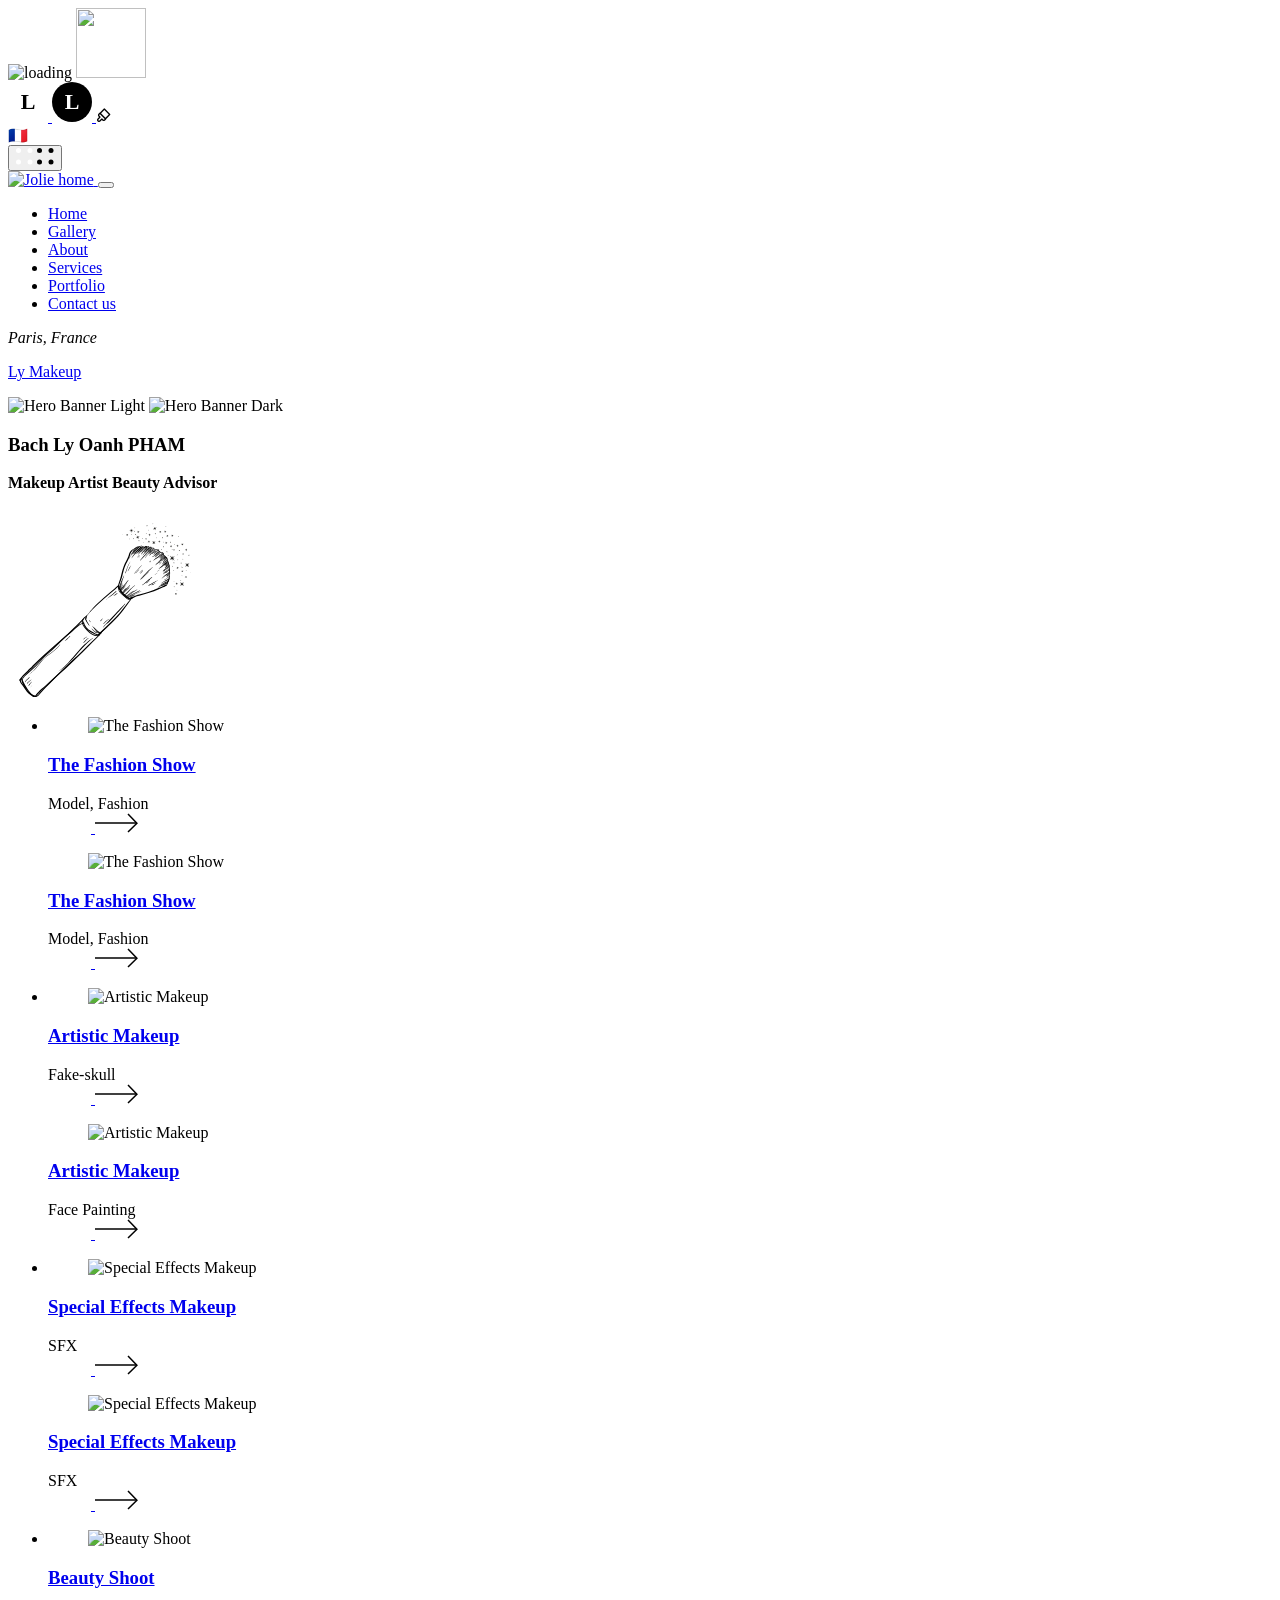
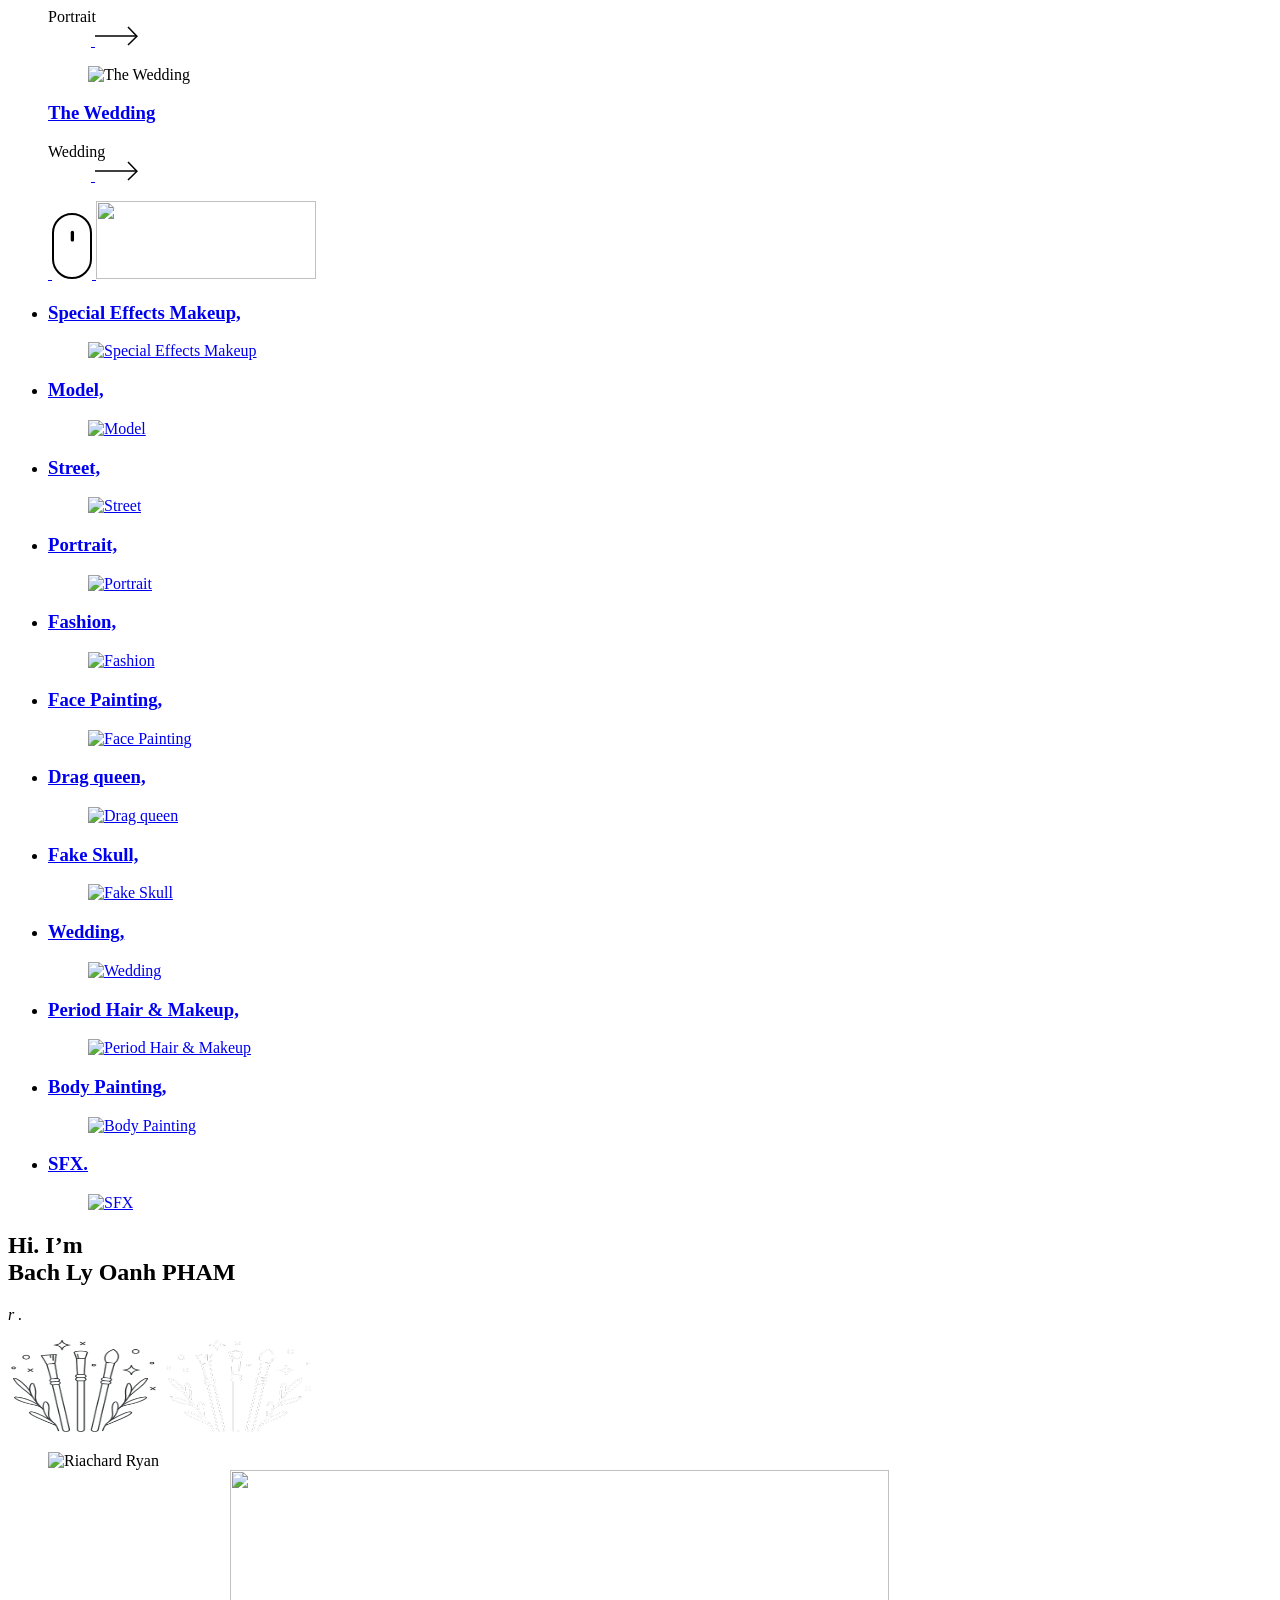
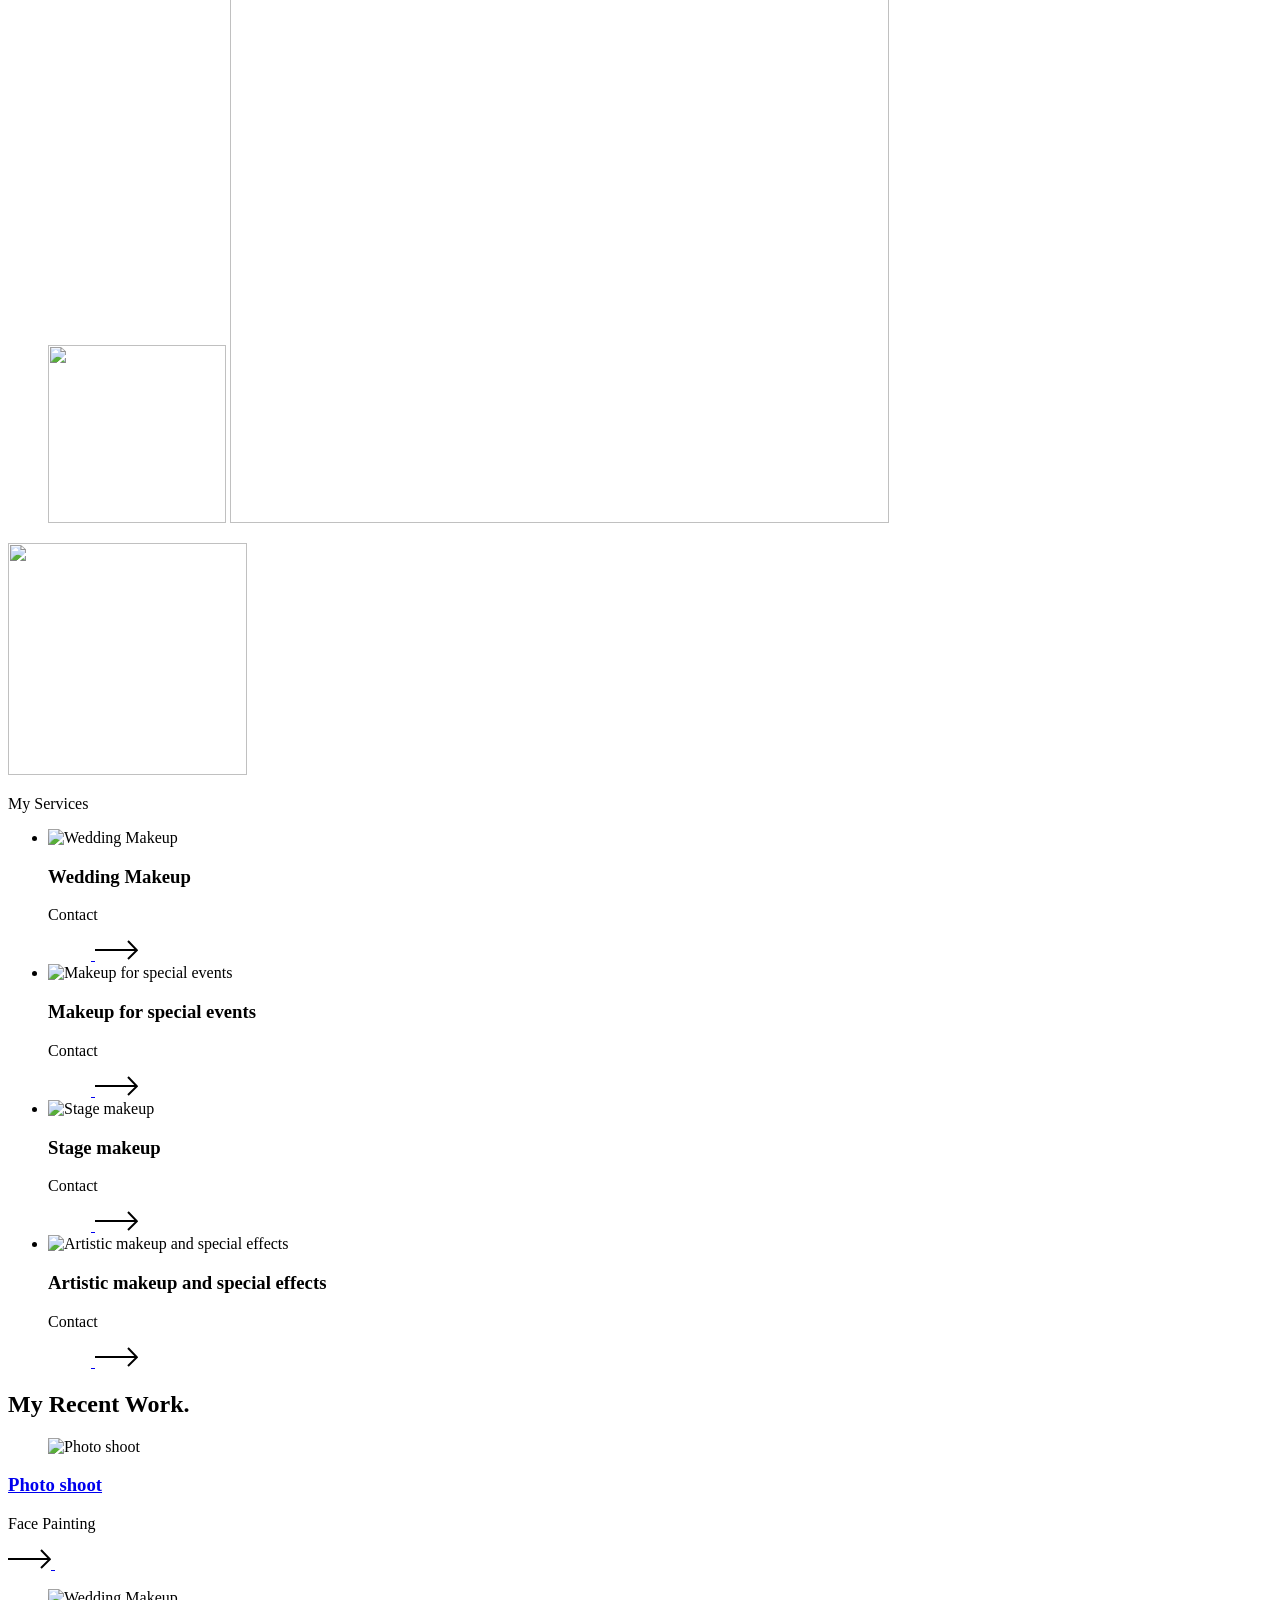
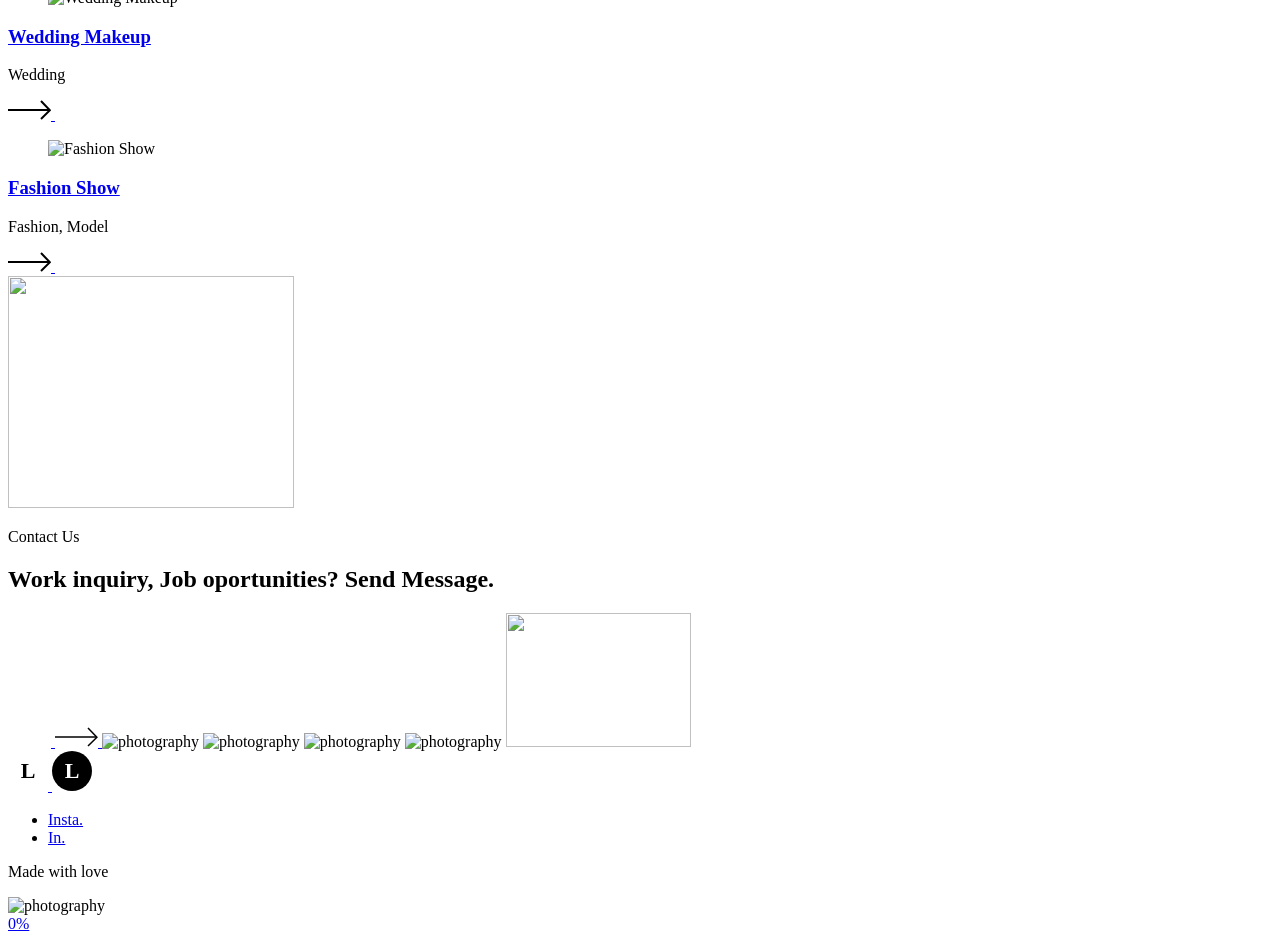
==== index.html @ d0524088 "new Commit & Push" ====
<!DOCTYPE html>
<html lang="en">

<head>
  <meta charset="UTF-8">
  <meta http-equiv="X-UA-Compatible" content="IE=edge">
  <meta name="viewport" content="width=device-width, initial-scale=1.0">

  <!-- 
    - primary meta tags
  -->
  <title>Bach Ly Oanh PHAM</title>
  <meta name="title" content="Bach Ly Oanh PHAM">
  <meta name="description" content="This is a makeup artist portfolio template, made by HLT.">

  <!-- 
    - favicon
  -->
  <link rel="shortcut icon" href="favicon.svg" type="image/svg+xml">

  <!-- 
    - custom css link
  -->
  <link rel="stylesheet" href="assetsss/style.css">

  <!-- 
    - custom font link
  -->
  <link rel="stylesheet" href="assetsont/font.css">

  <!-- 
    - preload images
  -->
  <link rel="preload" as="image" href="assetsmages/loading.svg">
  <link rel="preload" as="image" href="assetsmages/loading-circle.svg">

  <!-- Box icons -->
  <link href='https://unpkg.com/boxicons@2.1.4/css/boxicons.min.css' rel='stylesheet'>

</head>

<body class="active" id="top">

  <!-- 
    -#PRELOADING
  -->

  <div class="loading" data-loading>
    <img src="assetsmages/loading.svg" width="55" height="55" alt="loading" class="img">
    <img src="assetsmages/loading-circle.svg" width="70" height="70" alt="" class="circle">
  </div>


  <!-- 
    - #HEADER
  -->

  <header class="header" data-header>
    <div class="container">

      <a href="#" class="logo">
        <svg id="logo-light" class="logo-svg" width="40" height="40" viewBox="0 0 40 40" fill="none"
             xmlns="http://www.w3.org/2000/svg" alt="Jolie home">
          <rect width="40" height="40" rx="20" fill="white"/>
          <text x="50%" y="55%" font-family="Georgia, serif" font-size="22" font-weight="bold" fill="black"
                text-anchor="middle" alignment-baseline="middle">L</text>
        </svg>

        <svg id="logo-dark" class="logo-svg" width="40" height="40" viewBox="0 0 40 40" fill="none"
             xmlns="http://www.w3.org/2000/svg" alt="Jolie home">
          <rect width="40" height="40" rx="20" fill="black"/>
          <text x="50%" y="55%" font-family="Georgia, serif" font-size="22" font-weight="bold" fill="white"
                text-anchor="middle" alignment-baseline="middle">L</text>
        </svg>
      </a>


      <a>
        <div class="bx bx-brush" id="lightMode-icon"></div>
      </a>

      <a>
        <div id="language-switcher">
          <div id="lang-btn" data-lang="fr">🇫🇷</div>
        </div>
      </a>





      <button class="nav-open-btn" aria-label="open menu" data-nav-toggler>
        <img id="menu-light" src="assets/images/menu-light.svg" width="17" height="17" alt="menu icon">
        <img id="menu-dark" src="assets/images/menu-dark.svg" width="17" height="17" alt="menu icon">
      </button>

      <nav class="navbar" data-navbar>

        <div class="navbar-top">
          <a href="#" class="logo">
            <img src="assetsmages/nav-logo.svg" width="140" height="40" alt="Jolie home" class="img">
          </a>

          <button class="nav-close-btn" aria-label="close menu" data-nav-toggler>
            <span class="span one"></span>
            <span class="span two"></span>
          </button>
        </div>

        <ul class="navbar-list">

          <li class="navbar-item">
            <a href="#home" class="navbar-link" data-nav-link id="nav-home">Home</a>
          </li>

          <li class="navbar-item">
            <a href="#gallery" class="navbar-link" data-nav-link id="nav-gallery">Gallery</a>
          </li>

          <li class="navbar-item">
            <a href="#about" class="navbar-link" data-nav-link id="nav-about">About</a>
          </li>

          <li class="navbar-item">
            <a href="#service" class="navbar-link" data-nav-link id="nav-services">Services</a>
          </li>

          <li class="navbar-item">
            <a href="#portfolio" class="navbar-link" data-nav-link id="nav-portfolio">Portfolio</a>
          </li>

          <li class="navbar-item">
            <a href="#contact" class="navbar-link" data-nav-link id="nav-contact">Contact us</a>
          </li>

        </ul>

<!--        <button class="login-btn">-->
<!--          <img src="./assets/images/user.svg" width="21" height="21" alt="user icon">-->

<!--          <span class="span">Login</span>-->
<!--        </button>-->

        <p class="navbar-title" id="adresse"></p>

        <address class="navbar-text">
          Paris, France
        </address>

        <p class="navbar-text">

          <a href="https://www.linkedin.com/in/lymakeup/" class="contact-link">Ly Makeup</a>
        </p>

      </nav>

      <div class="overlay" data-nav-toggler data-overlay></div>

    </div>
  </header>





  <main>
    <article>

      <!-- 
        - #HERO
      -->

      <section class="section hero" id="home" aria-label="home">
        <div class="container">

          <!-- SVG pour le mode clair -->
          <img class="hero-banner hero-banner-light" src="assetsmages/hero-banner-light.svg" width="322" height="322" alt="Hero Banner Light">

          <!-- SVG pour le mode sombre -->
          <img class="hero-banner hero-banner-dark" src="assetsmages/hero-banner-dark.svg" width="322" height="322" alt="Hero Banner Dark">

          <div class="hero-content">

            <h1 class="h1 hero-title" id="site-title">Bach Ly Oanh PHAM</h1>

            <div class="wrapper h2">
              <strong class="strong" data-letter-effect>Makeup Artist</strong>
              <strong class="strong" data-letter-effect>Beauty Advisor</strong>
            </div>

            <p class="hero-text" id="hero-text"></p>

          </div>

        </div>

        <img src="assets/images/makeup-brush-dark-1.svg" width="211" height="189" alt="" class="shape" id="brush-dark">
        <img src="assets/images/makeup-brush-light-1.svg" width="211" height="189" alt="" class="shape" id="brush-light">


      </section>





      <!-- 
        - #GALLERY
      -->

      <section class="section gallery" id="gallery">
        <div class="container">

          <ul class="gallery-list">

            <li class="gallery-item" data-reveal>

              <div class="gallery-card">

                <figure class="card-banner img-holder has-before" style="--width: 450; --height: 625;">
                  <img src="assetsmages/FashionShow/IMG_1806.jpg" width="450" height="625" loading="lazy" alt="The Fashion Show"
                       class="img-cover">
                </figure>

                <div class="card-content">
                  <h3 class="h6">
                    <a href="#" class="card-title">The Fashion Show</a>
                  </h3>

                  <span class="card-tag">Model, Fashion</span>
                </div>

                <a href="https://www.instagram.com/stories/highlights/18011735942438010/" class="btn-icon">
                  <img class="arrow-dark" src="assets/images/arrow-forward-light.svg" width="43" height="20" loading="lazy"
                       alt="arrow-forward icon">
                  <img class="arrow-light" src="assets/images/arrow-forward-dark.svg" width="43" height="20" loading="lazy"
                       alt="arrow-forward icon">
                </a>

              </div>

              <div class="gallery-card">

                <figure class="card-banner img-holder has-before" style="--width: 450; --height: 625;">
                  <img src="assetsmages/FashionShow/IMG_8107.JPG" width="450" height="625" loading="lazy"
                       alt="The Fashion Show" class="img-cover">
                </figure>

                <div class="card-content">
                  <h3 class="h6">
                    <a href="#" class="card-title">The Fashion Show</a>
                  </h3>

                  <span class="card-tag">Model, Fashion</span>
                </div>

                <a href="#" class="btn-icon">
                  <img class="arrow-dark" src="assets/images/arrow-forward-light.svg" width="43" height="20" loading="lazy"
                       alt="arrow-forward icon">
                  <img class="arrow-light" src="assets/images/arrow-forward-dark.svg" width="43" height="20" loading="lazy"
                       alt="arrow-forward icon">
                </a>

              </div>

            </li>

            <li class="gallery-item" data-reveal>

              <div class="gallery-card">

                <figure class="card-banner img-holder has-before" style="--width: 450; --height: 625;">
                  <img src="assetsmages/Artistic/IMG_2793.JPG" width="450" height="625" loading="lazy" alt="Artistic Makeup"
                       class="img-cover">
                </figure>

                <div class="card-content">
                  <h3 class="h6">
                    <a href="#" class="card-title">Artistic Makeup</a>
                  </h3>

                  <span class="card-tag">Fake-skull</span>
                </div>

                <a href="https://www.instagram.com/p/C6bfo0xtqoP/" class="btn-icon">
                  <img class="arrow-dark" src="assets/images/arrow-forward-light.svg" width="43" height="20" loading="lazy"
                       alt="arrow-forward icon">
                  <img class="arrow-light" src="assets/images/arrow-forward-dark.svg" width="43" height="20" loading="lazy"
                       alt="arrow-forward icon">
                </a>

              </div>

              <div class="gallery-card">

                <figure class="card-banner img-holder has-before" style="--width: 450; --height: 625;">
                  <img src="assetsmages/Artistic/IMG_0577.JPG" width="450" height="625" loading="lazy" alt="Artistic Makeup"
                       class="img-cover">
                </figure>

                <div class="card-content">
                  <h3 class="h6">
                    <a href="#" class="card-title">Artistic Makeup</a>
                  </h3>

                  <span class="card-tag">Face Painting</span>
                </div>

                <a href="#" class="btn-icon">
                  <img class="arrow-dark" src="assets/images/arrow-forward-light.svg" width="43" height="20" loading="lazy"
                       alt="arrow-forward icon">
                  <img class="arrow-light" src="assets/images/arrow-forward-dark.svg" width="43" height="20" loading="lazy"
                       alt="arrow-forward icon">
                </a>

              </div>

            </li>

            <li class="gallery-item" data-reveal>

              <div class="gallery-card">

                <figure class="card-banner img-holder has-before" style="--width: 450; --height: 625;">
                  <img src="assetsmages/SFX/IMG_9819.JPG" width="450" height="625" loading="lazy" alt="Special Effects Makeup"
                       class="img-cover">
                </figure>

                <div class="card-content">
                  <h3 class="h6">
                    <a href="#" class="card-title">Special Effects Makeup</a>
                  </h3>

                  <span class="card-tag">SFX</span>
                </div>

                <a href="https://www.instagram.com/p/DDfGGeJN8UZ/" class="btn-icon">
                  <img class="arrow-dark" src="assets/images/arrow-forward-light.svg" width="43" height="20" loading="lazy"
                       alt="arrow-forward icon">
                  <img class="arrow-light" src="assets/images/arrow-forward-dark.svg" width="43" height="20" loading="lazy"
                       alt="arrow-forward icon">
                </a>

              </div>

              <div class="gallery-card">

                <figure class="card-banner img-holder has-before" style="--width: 450; --height: 625;">
                  <img src="assetsmages/SFX/IMG_4604.JPG" width="450" height="625" loading="lazy" alt="Special Effects Makeup"
                       class="img-cover">
                </figure>

                <div class="card-content">
                  <h3 class="h6">
                    <a href="#" class="card-title">Special Effects Makeup</a>
                  </h3>

                  <span class="card-tag">SFX</span>
                </div>

                <a href="#" class="btn-icon">
                  <img class="arrow-dark" src="assets/images/arrow-forward-light.svg" width="43" height="20" loading="lazy"
                       alt="arrow-forward icon">
                  <img class="arrow-light" src="assets/images/arrow-forward-dark.svg" width="43" height="20" loading="lazy"
                       alt="arrow-forward icon">
                </a>

              </div>

            </li>

            <li class="gallery-item" data-reveal>

              <div class="gallery-card">

                <figure class="card-banner img-holder has-before" style="--width: 450; --height: 625;">
                  <img src="assetsmages/BeautyShoot/IMG_4410.JPG" width="450" height="625" loading="lazy"
                       alt="Beauty Shoot" class="img-cover">
                </figure>

                <div class="card-content">
                  <h3 class="h6">
                    <a href="#" class="card-title">Beauty Shoot</a>
                  </h3>

                  <span class="card-tag">Portrait</span>
                </div>

                <a href="https://www.instagram.com/p/C7WZHbxN9cz/?img_index=1" class="btn-icon">
                  <img class="arrow-dark" src="assets/images/arrow-forward-light.svg" width="43" height="20" loading="lazy"
                       alt="arrow-forward icon">
                  <img class="arrow-light" src="assets/images/arrow-forward-dark.svg" width="43" height="20" loading="lazy"
                       alt="arrow-forward icon">
                </a>

              </div>

              <div class="gallery-card">

                <figure class="card-banner img-holder has-before" style="--width: 450; --height: 625;">
                  <img src="assetsmages/BeautyShoot/IMG_0071.JPG" width="450" height="625" loading="lazy"
                       alt="The Wedding" class="img-cover">
                </figure>

                <div class="card-content">
                  <h3 class="h6">
                    <a href="#" class="card-title">The Wedding</a>
                  </h3>

                  <span class="card-tag">Wedding</span>
                </div>

                <a href="#" class="btn-icon">
                  <img class="arrow-dark" src="assets/images/arrow-forward-light.svg" width="43" height="20" loading="lazy"
                       alt="arrow-forward icon">
                  <img class="arrow-light" src="assets/images/arrow-forward-dark.svg" width="43" height="20" loading="lazy"
                       alt="arrow-forward icon">
                </a>

              </div>

            </li>

          </ul>

          <a href="#service" class="scroll-down">
            <img class="arrow-light" src="assets/images/scroll-down-light.svg" width="40" height="66" loading="lazy" alt="mouse scroll">
            <img class="arrow-dark" src="assets/images/scroll-down-dark.svg" width="40" height="66" loading="lazy" alt="mouse scroll">
          </a>

          <img src="assetsmages/gallery-shape.svg" width="220" height="78" loading="lazy" alt="" class="shape">

        </div>
      </section>





      <!-- 
        - #CATEGORY
      -->

      <section class="section category" aria-label="photography category">
        <div class="container">

          <ul class="category-list">

            <li class="category-item" data-reveal>
              <a href="#" class="category-card">

                <h3 class="h4 card-title" id="category-landscape">Special Effects Makeup,</h3>

                <figure class="card-banner img-holder" style="--width: 600; --height: 690;">
                  <img src="assetsmages/SFX/IMG_9817.JPG" width="600" height="690" loading="lazy" alt="Special Effects Makeup"
                       class="img-cover">
                </figure>

              </a>
            </li>

            <li class="category-item" data-reveal>
              <a href="#" class="category-card">

                <h3 class="h4 card-title" id="category-model">Model,</h3>

                <figure class="card-banner img-holder" style="--width: 600; --height: 690;">
                  <img src="assetsmages/FashionShow/IMG_1808.jpg" width="600" height="690" loading="lazy" alt="Model"
                       class="img-cover">
                </figure>

              </a>
            </li>

            <li class="category-item" data-reveal>
              <a href="#" class="category-card">

                <h3 class="h4 card-title" id="category-street">Street,</h3>

                <figure class="card-banner img-holder" style="--width: 600; --height: 690;">
                  <img src="assetsmages/FashionShow/IMG_4589.JPG" width="600" height="690" loading="lazy" alt="Street"
                       class="img-cover">
                </figure>

              </a>
            </li>

            <li class="category-item" data-reveal>
              <a href="#" class="category-card">

                <h3 class="h4 card-title" id="category-product">Portrait,</h3>

                <figure class="card-banner img-holder" style="--width: 600; --height: 690;">
                  <img src="assetsmages/BeautyShoot/IMG_4408.JPG" width="600" height="690" loading="lazy" alt="Portrait"
                       class="img-cover">
                </figure>

              </a>
            </li>

            <li class="category-item" data-reveal>
              <a href="#" class="category-card">

                <h3 class="h4 card-title" id="category-fashion">Fashion,</h3>

                <figure class="card-banner img-holder" style="--width: 600; --height: 690;">
                  <img src="assetsmages/FashionShow/IMG_1806.jpg" width="600" height="690" loading="lazy" alt="Fashion"
                       class="img-cover">
                </figure>

              </a>
            </li>

            <li class="category-item" data-reveal>
              <a href="#" class="category-card">

                <h3 class="h4 card-title" id="category-film">Face Painting,</h3>

                <figure class="card-banner img-holder" style="--width: 600; --height: 690;">
                  <img src="assetsmages/Artistic/IMG_0575.JPG" width="600" height="690" loading="lazy" alt="Face Painting"
                       class="img-cover">
                </figure>

              </a>
            </li>

            <li class="category-item" data-reveal>
              <a href="#" class="category-card">

                <h3 class="h4 card-title" id="category-architecture">Drag queen,</h3>

                <figure class="card-banner img-holder" style="--width: 600; --height: 690;">
                  <img src="assetsmages/Artistic/IMG_1207.jpg" width="600" height="690" loading="lazy" alt="Drag queen"
                       class="img-cover">
                </figure>

              </a>
            </li>

            <li class="category-item" data-reveal>
              <a href="#" class="category-card">

                <h3 class="h4 card-title" id="category-event">Fake Skull,</h3>

                <figure class="card-banner img-holder" style="--width: 600; --height: 690;">
                  <img src="assetsmages/Artistic/IMG_2793.JPG" width="600" height="690" loading="lazy" alt="Fake Skull"
                       class="img-cover">
                </figure>

              </a>
            </li>

            <li class="category-item" data-reveal>
              <a href="#" class="category-card">

                <h3 class="h4 card-title" id="category-wedding">Wedding,</h3>

                <figure class="card-banner img-holder" style="--width: 600; --height: 690;">
                  <img src="assetsmages/BeautyShoot/IMG_0074.JPG" width="600" height="690" loading="lazy" alt="Wedding"
                       class="img-cover">
                </figure>

              </a>
            </li>

            <li class="category-item" data-reveal>
              <a href="#" class="category-card">

                <h3 class="h4 card-title" id="category-people">Period Hair & Makeup,</h3>

                <figure class="card-banner img-holder" style="--width: 600; --height: 690;">
                  <img src="assetsmages/BeautyShoot/IMG_9631.JPG" width="600" height="690" loading="lazy" alt="Period Hair & Makeup"
                       class="img-cover">
                </figure>

              </a>
            </li>


            <li class="category-item" data-reveal>
              <a href="#" class="category-card">

                <h3 class="h4 card-title" id="category-food">Body Painting,</h3>

                <figure class="card-banner img-holder" style="--width: 600; --height: 690;">
                  <img src="assetsmages/SFX/IMG_1048.JPG" width="600" height="690" loading="lazy" alt="Body Painting"
                       class="img-cover">
                </figure>

              </a>
            </li>

            <li class="category-item" data-reveal>
              <a href="#" class="category-card">

                <h3 class="h4 card-title" id="category-health">SFX.</h3>

                <figure class="card-banner img-holder" style="--width: 600; --height: 690;">
                  <img src="assetsmages/SFX/IMG_4605.JPG" width="600" height="690" loading="lazy"
                       alt="SFX" class="img-cover">
                </figure>

              </a>
            </li>

          </ul>

        </div>
      </section>





      <!-- 
        - #ABOUT
      -->

      <section class="section about" id="about" aria-label="about me">
        <div class="container">

          <div class="about-content">

            <h2 class="h2 section-title" data-reveal="right" id="about-title">
              Hi. I’m <br>
              Bach Ly Oanh PHAM
            </h2>

            <div class="wrapper has-before" data-reveal="right">

              <p class="section-text" id="about-text">
                <em class="em">r</em>
                <em class="em">.</em>
              </p>

              <img id="signature-dark" src="assets/images/signature-dark.png" width="151" height="92" loading="lazy" alt="signature"
                   class="img">
              <img id="signature-light" src="assets/images/signature-light.png" width="151" height="92" loading="lazy" alt="signature"
                   class="img">

            </div>

          </div>

          <figure class="about-banner" data-reveal="left">

            <div class="img-holder has-before" style="--width: 512; --height: 684;">
              <img src="assetsmages/about-banner.jpg" width="512" height="684" loading="lazy" alt="Riachard Ryan"
                   class="img-cover">
            </div>

<!--            <img class="shape shape-1 hero-banner-light" src="./assets/images/hero-banner-light.svg" width="178" height="178" loading="lazy" alt="">-->
<!--            <img class="shape shape-1 hero-banner-dark" src="./assets/images/hero-banner-dark.svg" width="178" height="178" loading="lazy" alt="">-->

            <img src="assetsmages/about-shape-1-1.svg" width="178" height="178" loading="lazy" alt=""
                 class="shape shape-1">

            <img src="assetsmages/about-shape-2.svg" width="659" height="653" loading="lazy" alt=""
                 class="shape shape-2">

          </figure>

          <img src="assetsmages/about-shape-3.svg" width="239" height="232" loading="lazy" alt=""
               class="shape shape-3">

        </div>
      </section>





      <!-- 
        - #SERVICE
      -->

      <section class="section service" id="service" aria-labelledby="service-lable">

        <p class="section-subtitle container" id="service-subtitle" id="service-lable" >My Services</p>

        <ul class="service-list">

          <li data-reveal>
            <div class="service-card container">

              <img src="assetsmages/BeautyShoot/002.png" width="340" height="380" loading="lazy" alt="Wedding Makeup"
                   class="img">

              <div>
                <h3 class="h3 card-title" id="service-wedding">Wedding Makeup</h3>

                <p class="card-subtitle">
                  Contact
                </p>
              </div>

              <a href="https://www.linkedin.com/in/lymakeup/" class="btn-icon" aria-label="See more">
                <svg class="arrow-light" xmlns="http://www.w3.org/2000/svg" width="43" height="20" viewBox="0 0 43 20" fill="none">
                  <path d="M0 10H41" stroke="white" stroke-width="2" />
                  <path d="M33 1L41.9 10.2727L33 19" stroke="white" stroke-width="2" />
                </svg>
                <svg class="arrow-dark" xmlns="http://www.w3.org/2000/svg" width="43" height="20" viewBox="0 0 43 20" fill="none">
                  <path d="M0 10H41" stroke="black" stroke-width="2" />
                  <path d="M33 1L41.9 10.2727L33 19" stroke="black" stroke-width="2" />
                </svg>
              </a>

            </div>
          </li>

          <li data-reveal>
            <div class="service-card container">

              <img src="assetsmages/BeautyShoot/001.png" width="340" height="380" loading="lazy" alt="Makeup for special events"
                   class="img">

              <div>
                <h3 class="h3 card-title" id="service-event">Makeup for special events</h3>

                <p class="card-subtitle">
                  Contact
                </p>
              </div>

              <a href="https://www.linkedin.com/in/lymakeup/" class="btn-icon" aria-label="See more">
                <svg class="arrow-light" xmlns="http://www.w3.org/2000/svg" width="43" height="20" viewBox="0 0 43 20" fill="none">
                  <path d="M0 10H41" stroke="white" stroke-width="2" />
                  <path d="M33 1L41.9 10.2727L33 19" stroke="white" stroke-width="2" />
                </svg>
                <svg class="arrow-dark" xmlns="http://www.w3.org/2000/svg" width="43" height="20" viewBox="0 0 43 20" fill="none">
                  <path d="M0 10H41" stroke="black" stroke-width="2" />
                  <path d="M33 1L41.9 10.2727L33 19" stroke="black" stroke-width="2" />
                </svg>
              </a>

            </div>
          </li>

          <li data-reveal>
            <div class="service-card container">

              <img src="assetsmages/Artistic/001.png" width="340" height="380" loading="lazy" alt="Stage makeup"
                   class="img">

              <div>
                <h3 class="h3 card-title" id="service-product">Stage makeup</h3>

                <p class="card-subtitle">
                  Contact
                </p>
              </div>

              <a href="https://www.linkedin.com/in/lymakeup/" class="btn-icon" aria-label="See more">
                <svg class="arrow-light" xmlns="http://www.w3.org/2000/svg" width="43" height="20" viewBox="0 0 43 20" fill="none">
                  <path d="M0 10H41" stroke="white" stroke-width="2" />
                  <path d="M33 1L41.9 10.2727L33 19" stroke="white" stroke-width="2" />
                </svg>
                <svg class="arrow-dark" xmlns="http://www.w3.org/2000/svg" width="43" height="20" viewBox="0 0 43 20" fill="none">
                  <path d="M0 10H41" stroke="black" stroke-width="2" />
                  <path d="M33 1L41.9 10.2727L33 19" stroke="black" stroke-width="2" />
                </svg>
              </a>

            </div>
          </li>

          <li data-reveal>
            <div class="service-card container">

              <img src="assetsmages/SFX/001.png" width="340" height="380" loading="lazy" alt="Artistic makeup and special effects"
                   class="img">

              <div>
                <h3 class="h3 card-title" id="service-video">Artistic makeup and special effects</h3>

                <p class="card-subtitle">
                  Contact
                </p>
              </div>

              <a href="https://www.linkedin.com/in/lymakeup/" class="btn-icon" aria-label="See more">
                <svg class="arrow-light" xmlns="http://www.w3.org/2000/svg" width="43" height="20" viewBox="0 0 43 20" fill="none">
                  <path d="M0 10H41" stroke="white" stroke-width="2" />
                  <path d="M33 1L41.9 10.2727L33 19" stroke="white" stroke-width="2" />
                </svg>
                <svg class="arrow-dark" xmlns="http://www.w3.org/2000/svg" width="43" height="20" viewBox="0 0 43 20" fill="none">
                  <path d="M0 10H41" stroke="black" stroke-width="2" />
                  <path d="M33 1L41.9 10.2727L33 19" stroke="black" stroke-width="2" />
                </svg>
              </a>

            </div>
          </li>

        </ul>

      </section>





      <!-- 
        - #PORTFOLIO
      -->

      <section class="section portfolio" id="portfolio" aria-labelledby="portfolio-label">
        <div class="container">

          <div class="portfolio-list">

            <div class="wrapper">

              <h2 class="h2 section-title" id="portfolio-title" id="portfolio-label"  data-reveal>My Recent Work.</h2>

              <div class="portfolio-card" data-reveal>

                <figure class="card-banner img-holder has-before" style="--width: 700; --height: 605;">
                  <img src="assetsmages/Artistic/IMG_0576.JPG" width="700" height="605" loading="lazy" alt="Photo shoot"
                       class="img-cover">
                </figure>

                <div class="card-content">
                  <h3 class="h4">
                    <a href="#" class="card-title">Photo shoot</a>
                  </h3>

                  <p class="card-tag">Face Painting</p>
                </div>

                <a href="https://www.instagram.com/stories/highlights/18027292681974436/" class="btn-icon" aria-label="See more">
                  <svg class="arrow-light" xmlns="http://www.w3.org/2000/svg" width="43" height="20" viewBox="0 0 43 20" fill="none">
                    <path d="M0 10H41" stroke="black" stroke-width="2" />
                    <path d="M33 1L41.9 10.2727L33 19" stroke="black" stroke-width="2" />
                  </svg>
                  <svg class="arrow-dark" xmlns="http://www.w3.org/2000/svg" width="43" height="20" viewBox="0 0 43 20" fill="none">
                    <path d="M0 10H41" stroke="white" stroke-width="2" />
                    <path d="M33 1L41.9 10.2727L33 19" stroke="white" stroke-width="2" />
                  </svg>
                </a>

              </div>

              <div class="portfolio-card" data-reveal>

                <figure class="card-banner img-holder has-before" style="--width: 700; --height: 1091;">
                  <img src="assetsmages/BeautyShoot/0072.png" width="700" height="1091" loading="lazy" alt="Wedding Makeup"
                       class="img-cover">
                </figure>

                <div class="card-content">
                  <h3 class="h4">
                    <a href="#" class="card-title">Wedding Makeup</a>
                  </h3>

                  <p class="card-tag">Wedding</p>
                </div>

                <a href="#" class="btn-icon" aria-label="See more">
                  <svg class="arrow-light" xmlns="http://www.w3.org/2000/svg" width="43" height="20" viewBox="0 0 43 20" fill="none">
                    <path d="M0 10H41" stroke="black" stroke-width="2" />
                    <path d="M33 1L41.9 10.2727L33 19" stroke="black" stroke-width="2" />
                  </svg>
                  <svg class="arrow-dark" xmlns="http://www.w3.org/2000/svg" width="43" height="20" viewBox="0 0 43 20" fill="none">
                    <path d="M0 10H41" stroke="white" stroke-width="2" />
                    <path d="M33 1L41.9 10.2727L33 19" stroke="white" stroke-width="2" />
                  </svg>
                </a>

              </div>

            </div>

            <div class="wrapper">

              <div class="portfolio-card" data-reveal>

                <figure class="card-banner img-holder has-before" style="--width: 700; --height: 1000;">
                  <img src="assetsmages/FashionShow/IMG_1806.jpg" width="700" height="1000" loading="lazy" alt="Fashion Show"
                       class="img-cover">
                </figure>

                <div class="card-content">
                  <h3 class="h4">
                    <a href="#" class="card-title">Fashion Show</a>
                  </h3>

                  <p class="card-tag">Fashion, Model</p>
                </div>

                <a href="https://www.instagram.com/stories/highlights/18011735942438010/" class="btn-icon" aria-label="See more">
                  <svg class="arrow-light" xmlns="http://www.w3.org/2000/svg" width="43" height="20" viewBox="0 0 43 20" fill="none">
                    <path d="M0 10H41" stroke="black" stroke-width="2" />
                    <path d="M33 1L41.9 10.2727L33 19" stroke="black" stroke-width="2" />
                  </svg>
                  <svg class="arrow-dark" xmlns="http://www.w3.org/2000/svg" width="43" height="20" viewBox="0 0 43 20" fill="none">
                    <path d="M0 10H41" stroke="white" stroke-width="2" />
                    <path d="M33 1L41.9 10.2727L33 19" stroke="white" stroke-width="2" />
                  </svg>
                </a>

              </div>

            </div>

          </div>

          <img src="assetsmages/portfolio-shape.svg" width="286" height="232" loading="lazy" alt="" class="shape">

        </div>
      </section>

    </article>
  </main>





  <!-- 
    - #FOOTER
  -->

  <footer class="footer">

    <div class="footer-top section" id="contact">
      <div class="container">

        <p class="section-subtitle" data-reveal id="contact-title">Contact Us</p>

        <h2 class="h2 section-title" data-reveal id="contact-text">
          Work inquiry, Job oportunities? Send Message.
        </h2>

        <a href="https://www.linkedin.com/in/lymakeup/" class="btn-icon" data-reveal>
          <img class="arrow-dark" src="assets/images/arrow-forward-light.svg" width="43" height="20" loading="lazy"
               alt="arrow-forward icon">
          <img class="arrow-light" src="assets/images/arrow-forward-dark.svg" width="43" height="20" loading="lazy"
               alt="arrow-forward icon">
        </a>

        <img src="assetsmages/footer-1.jpg" width="159" height="176" loading="lazy" alt="photography"
             class="abs-img abs-img-1" data-reveal>

        <img src="assetsmages/footer-2.jpg" width="265" height="275" loading="lazy" alt="photography"
             class="abs-img abs-img-2" data-reveal>

        <img src="assetsmages/footer-3.jpg" width="303" height="272" loading="lazy" alt="photography"
             class="abs-img abs-img-3" data-reveal>

        <img src="assetsmages/footer-4.jpg" width="175" height="175" loading="lazy" alt="photography"
             class="abs-img abs-img-4" data-reveal>

        <img src="assetsmages/footer-shape.svg" width="185" height="134" loading="lazy" alt="" class="shape">

      </div>
    </div>

    <div class="footer-bottom">
      <div class="container">

        <a href="#" class="logo">
          <svg id="logo-light" class="logo-svg" width="40" height="40" viewBox="0 0 40 40" fill="none"
               xmlns="http://www.w3.org/2000/svg">
            <rect width="40" height="40" rx="20" fill="white"/>
            <text x="50%" y="55%" font-family="Georgia, serif" font-size="22" font-weight="bold" fill="black"
                  text-anchor="middle" alignment-baseline="middle">L</text>
          </svg>

          <svg id="logo-dark" class="logo-svg" width="40" height="40" viewBox="0 0 40 40" fill="none"
               xmlns="http://www.w3.org/2000/svg">
            <rect width="40" height="40" rx="20" fill="black"/>
            <text x="50%" y="55%" font-family="Georgia, serif" font-size="22" font-weight="bold" fill="white"
                  text-anchor="middle" alignment-baseline="middle">L</text>
          </svg>
        </a>

        <ul class="social-list">

          <li>
            <a href="https://www.instagram.com/lymake.art/" class="social-link">Insta.</a>
          </li>

          <li>
            <a href="https://www.linkedin.com/in/lymakeup/" class="social-link">In.</a>
          </li>

        </ul>

        <p class="copyright">Made with love</p>

      </div>
    </div>

    <div class="footer-bg has-before">
      <img src="assetsmages/footer-bg-1.jpg" width="1920" height="1135" loading="lazy" alt="photography"
           class="img-cover">
    </div>

  </footer>





  <!-- 
    - #BACK TO TOP
  -->

  <a href="#top" class="back-top-btn" aria-label="back to top" data-back-top-btn>0%</a>





  <!--
    - #CUSTOM CURSOR
  -->

  <div class="cursor" data-cursor></div>

<!--  <div class="cursorDark" data-cursor-dark></div>-->
<!--  <div class="cursorLight" data-cursor-light></div>-->





  <!-- 
    - custom js link
  -->
  <script src="assetss/script.js"></script>

</body>

</html>
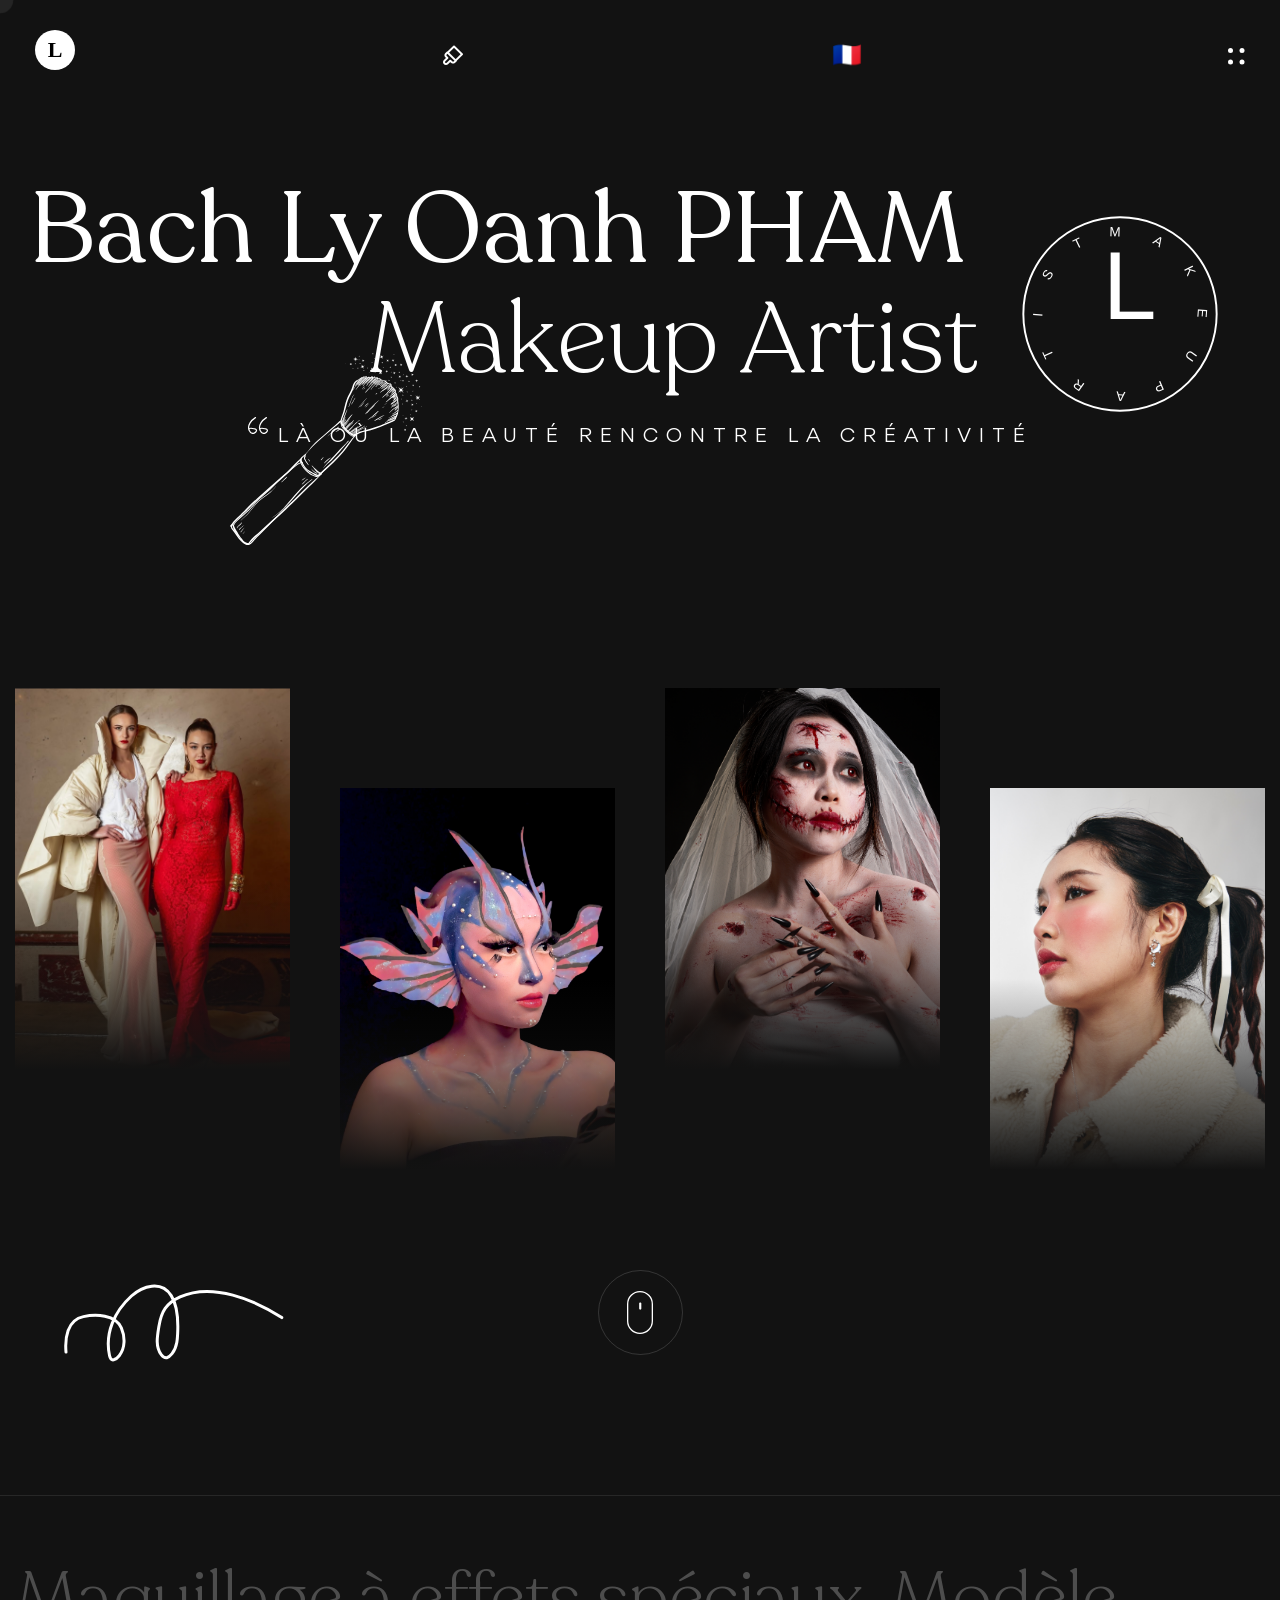
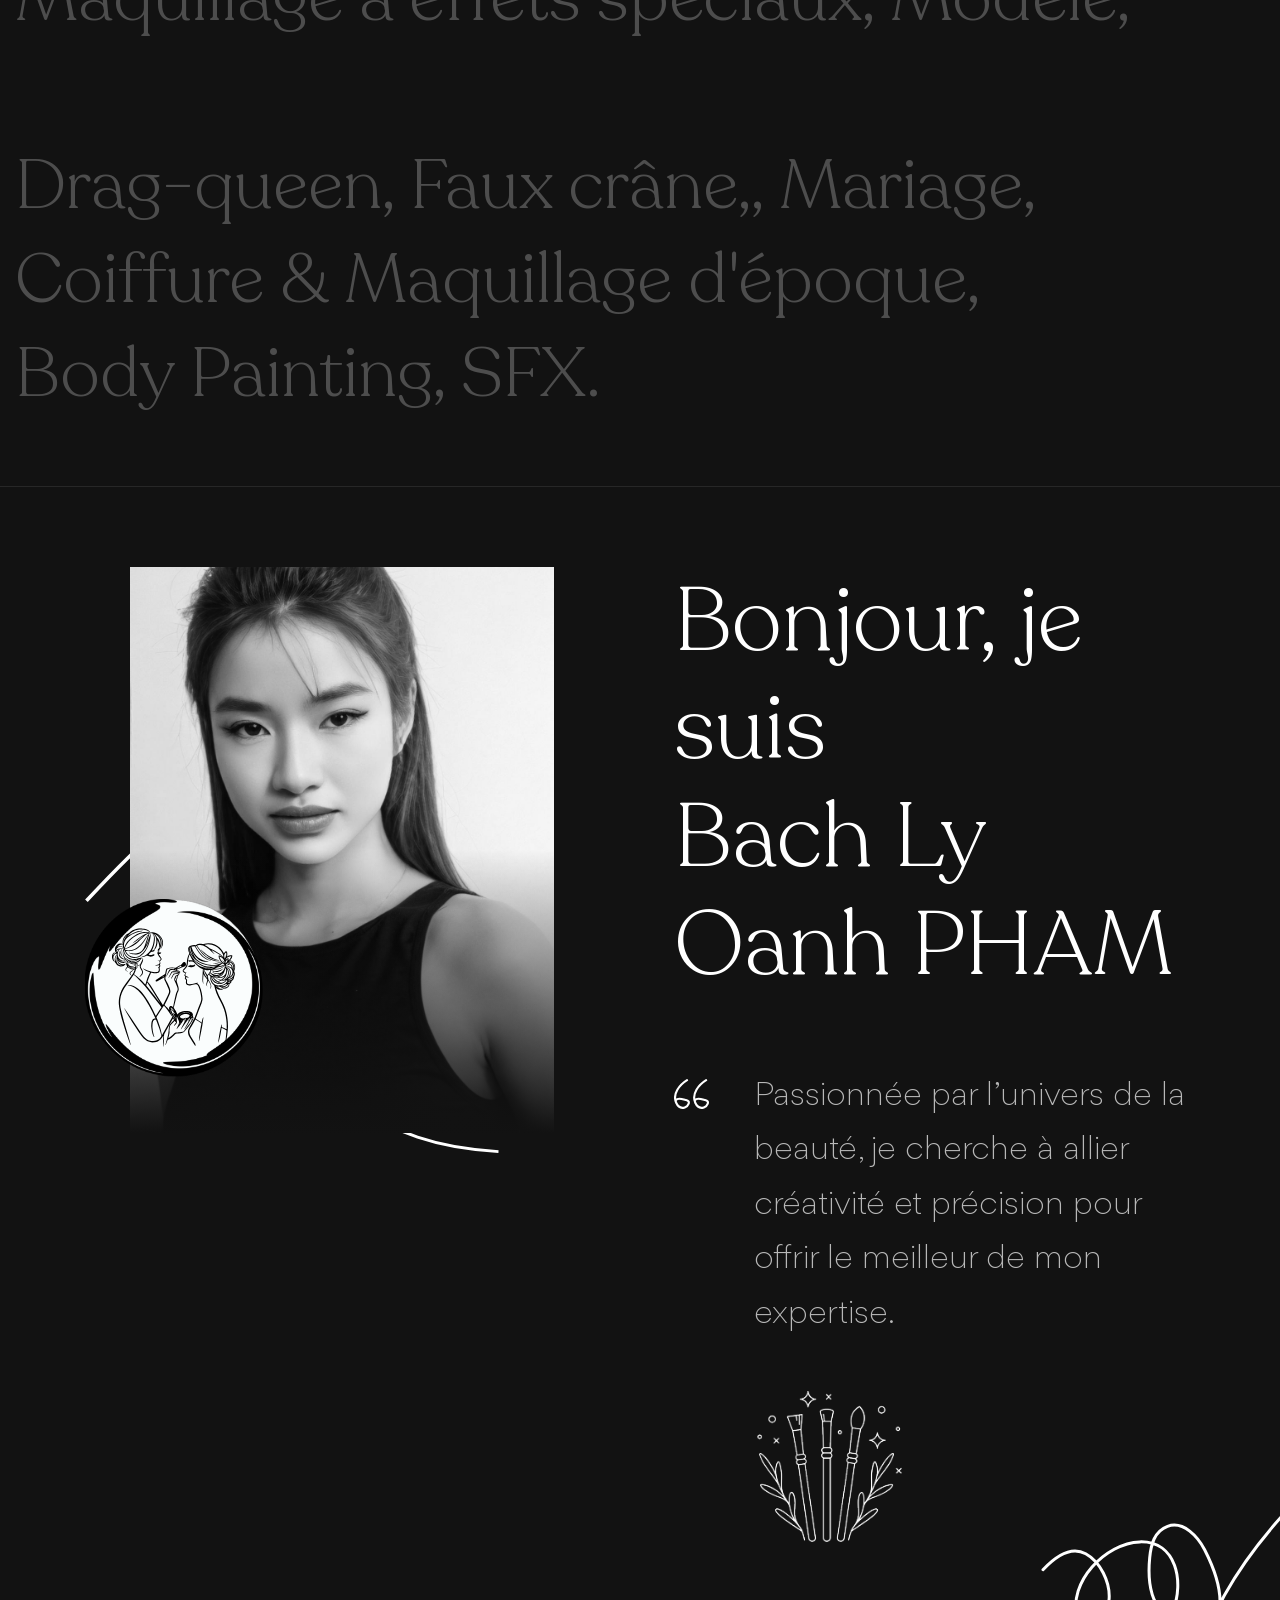
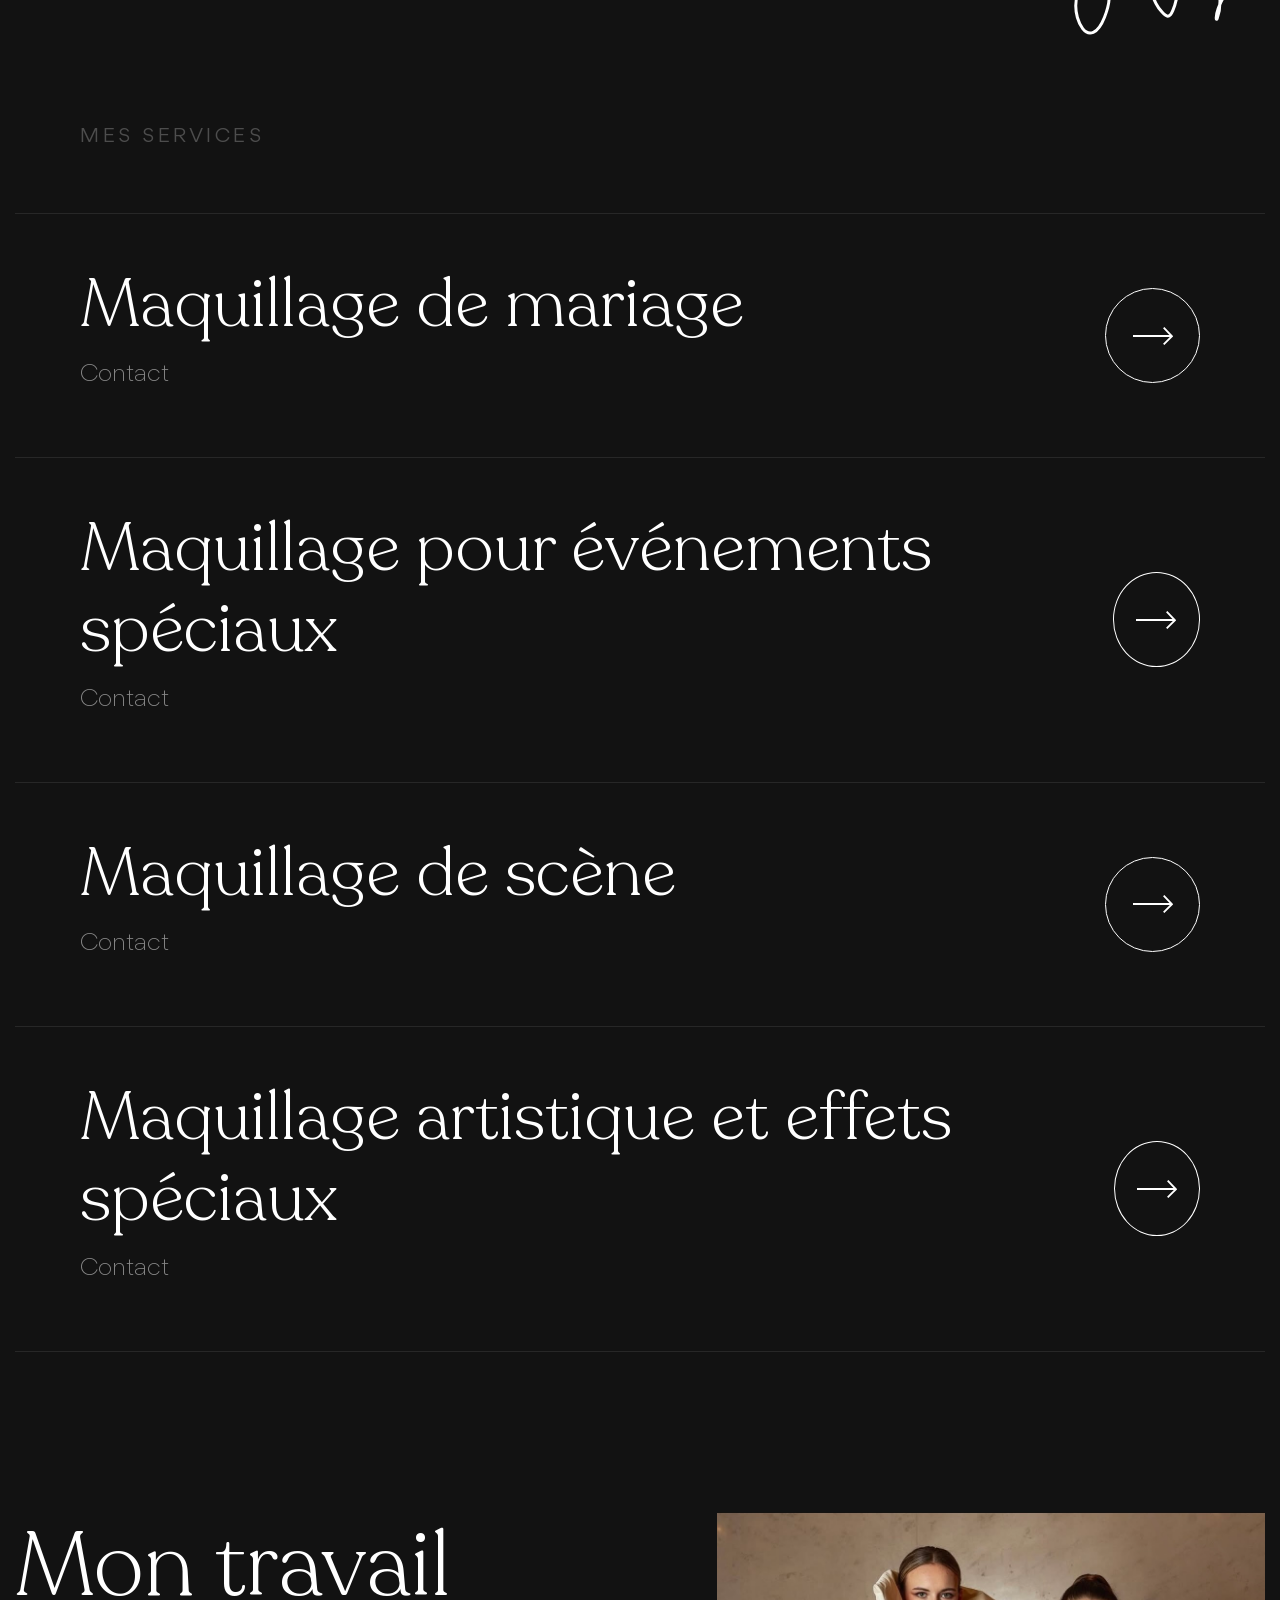
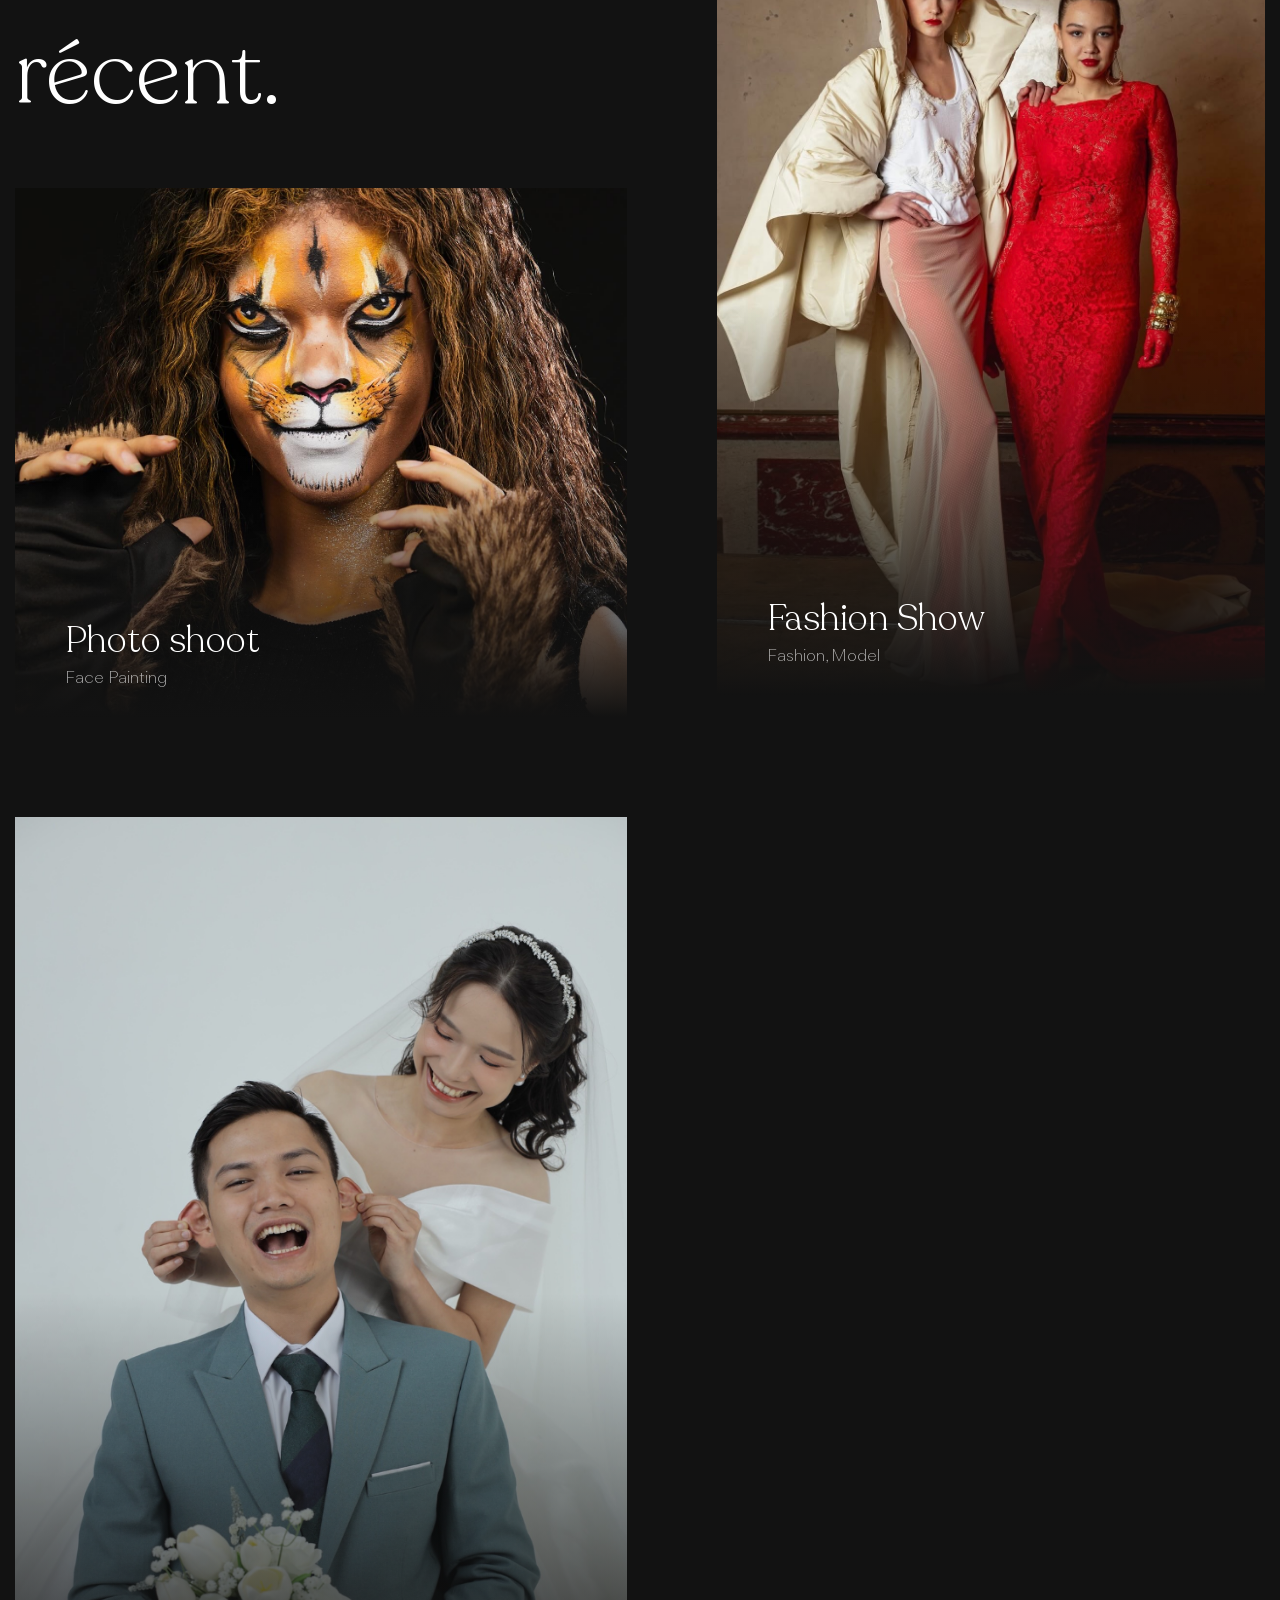
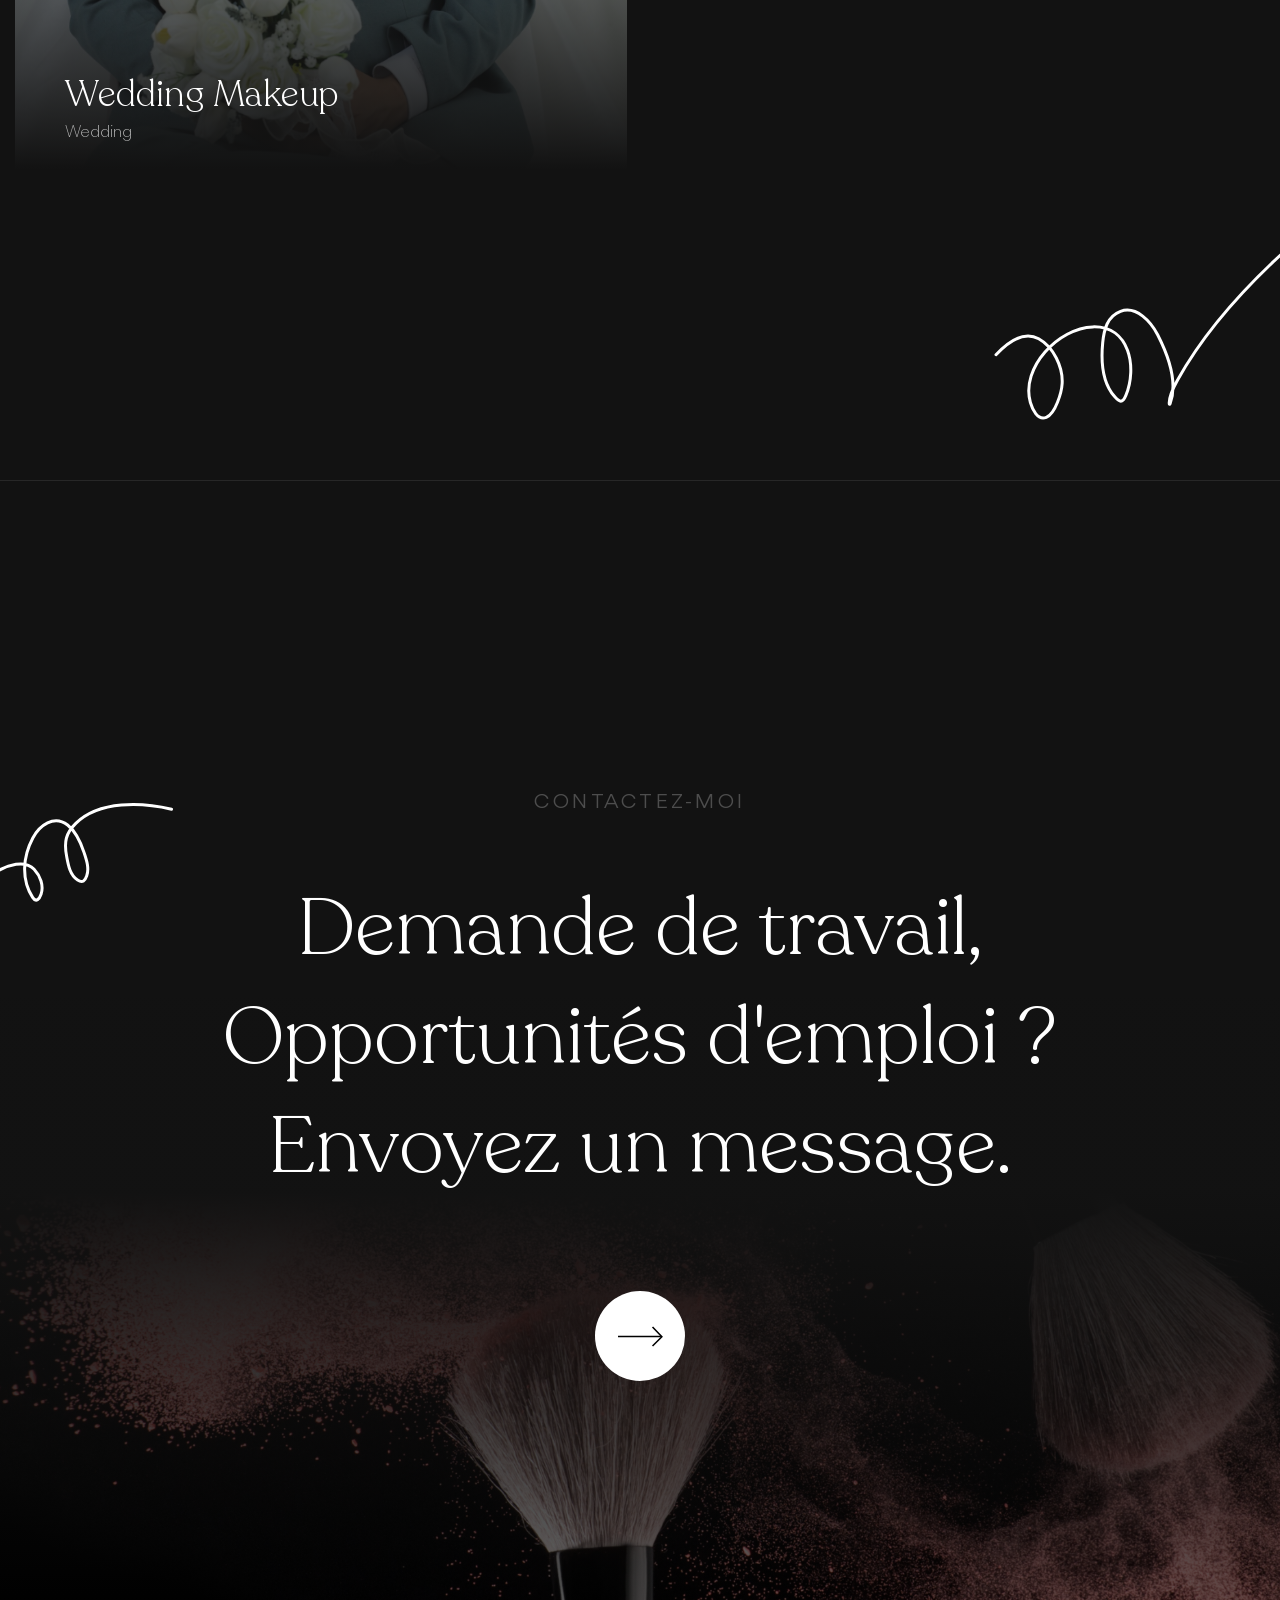
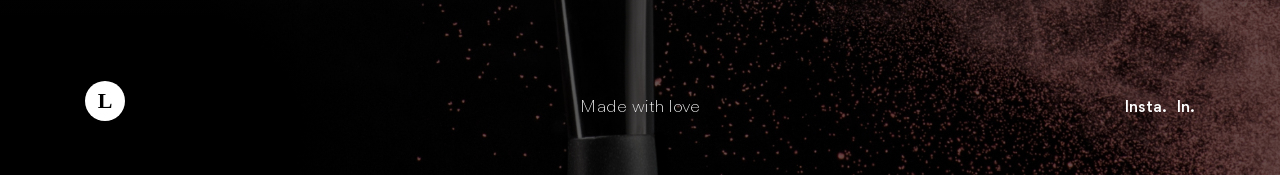
==== commit 97245e9e: "new Commit & Push" ====
--- a/index.html
+++ b/index.html
@@ -16,23 +16,23 @@
   <!-- 
     - favicon
   -->
-  <link rel="shortcut icon" href="favicon.svg" type="image/svg+xml">
+  <link rel="shortcut icon" href="./favicon.svg" type="image/svg+xml">
 
   <!-- 
     - custom css link
   -->
-  <link rel="stylesheet" href="assetsss/style.css">
+  <link rel="stylesheet" href="./assets/css/style.css">
 
   <!-- 
     - custom font link
   -->
-  <link rel="stylesheet" href="assetsont/font.css">
+  <link rel="stylesheet" href="./assets/font/font.css">
 
   <!-- 
     - preload images
   -->
-  <link rel="preload" as="image" href="assetsmages/loading.svg">
-  <link rel="preload" as="image" href="assetsmages/loading-circle.svg">
+  <link rel="preload" as="image" href="./assets/images/loading.svg">
+  <link rel="preload" as="image" href="./assets/images/loading-circle.svg">
 
   <!-- Box icons -->
   <link href='https://unpkg.com/boxicons@2.1.4/css/boxicons.min.css' rel='stylesheet'>
@@ -46,8 +46,8 @@
   -->
 
   <div class="loading" data-loading>
-    <img src="assetsmages/loading.svg" width="55" height="55" alt="loading" class="img">
-    <img src="assetsmages/loading-circle.svg" width="70" height="70" alt="" class="circle">
+    <img src="./assets/images/loading.svg" width="55" height="55" alt="loading" class="img">
+    <img src="./assets/images/loading-circle.svg" width="70" height="70" alt="" class="circle">
   </div>
 
 
@@ -98,7 +98,7 @@
 
         <div class="navbar-top">
           <a href="#" class="logo">
-            <img src="assetsmages/nav-logo.svg" width="140" height="40" alt="Jolie home" class="img">
+            <img src="./assets/images/nav-logo.svg" width="140" height="40" alt="Jolie home" class="img">
           </a>
 
           <button class="nav-close-btn" aria-label="close menu" data-nav-toggler>
@@ -174,10 +174,10 @@
         <div class="container">
 
           <!-- SVG pour le mode clair -->
-          <img class="hero-banner hero-banner-light" src="assetsmages/hero-banner-light.svg" width="322" height="322" alt="Hero Banner Light">
+          <img class="hero-banner hero-banner-light" src="./assets/images/hero-banner-light.svg" width="322" height="322" alt="Hero Banner Light">
 
           <!-- SVG pour le mode sombre -->
-          <img class="hero-banner hero-banner-dark" src="assetsmages/hero-banner-dark.svg" width="322" height="322" alt="Hero Banner Dark">
+          <img class="hero-banner hero-banner-dark" src="./assets/images/hero-banner-dark.svg" width="322" height="322" alt="Hero Banner Dark">
 
           <div class="hero-content">
 
@@ -218,8 +218,8 @@
               <div class="gallery-card">
 
                 <figure class="card-banner img-holder has-before" style="--width: 450; --height: 625;">
-                  <img src="assetsmages/FashionShow/IMG_1806.jpg" width="450" height="625" loading="lazy" alt="The Fashion Show"
-                       class="img-cover">
+                  <img src="./assets/images/FashionShow/IMG_1806.jpg" width="450" height="625" loading="lazy" alt="The Fashion Show"
+                    class="img-cover">
                 </figure>
 
                 <div class="card-content">
@@ -242,8 +242,8 @@
               <div class="gallery-card">
 
                 <figure class="card-banner img-holder has-before" style="--width: 450; --height: 625;">
-                  <img src="assetsmages/FashionShow/IMG_8107.JPG" width="450" height="625" loading="lazy"
-                       alt="The Fashion Show" class="img-cover">
+                  <img src="./assets/images/FashionShow/IMG_8107.JPG" width="450" height="625" loading="lazy"
+                    alt="The Fashion Show" class="img-cover">
                 </figure>
 
                 <div class="card-content">
@@ -270,8 +270,8 @@
               <div class="gallery-card">
 
                 <figure class="card-banner img-holder has-before" style="--width: 450; --height: 625;">
-                  <img src="assetsmages/Artistic/IMG_2793.JPG" width="450" height="625" loading="lazy" alt="Artistic Makeup"
-                       class="img-cover">
+                  <img src="./assets/images/Artistic/IMG_2793.JPG" width="450" height="625" loading="lazy" alt="Artistic Makeup"
+                    class="img-cover">
                 </figure>
 
                 <div class="card-content">
@@ -294,8 +294,8 @@
               <div class="gallery-card">
 
                 <figure class="card-banner img-holder has-before" style="--width: 450; --height: 625;">
-                  <img src="assetsmages/Artistic/IMG_0577.JPG" width="450" height="625" loading="lazy" alt="Artistic Makeup"
-                       class="img-cover">
+                  <img src="./assets/images/Artistic/IMG_0577.JPG" width="450" height="625" loading="lazy" alt="Artistic Makeup"
+                    class="img-cover">
                 </figure>
 
                 <div class="card-content">
@@ -322,8 +322,8 @@
               <div class="gallery-card">
 
                 <figure class="card-banner img-holder has-before" style="--width: 450; --height: 625;">
-                  <img src="assetsmages/SFX/IMG_9819.JPG" width="450" height="625" loading="lazy" alt="Special Effects Makeup"
-                       class="img-cover">
+                  <img src="./assets/images/SFX/IMG_9819.JPG" width="450" height="625" loading="lazy" alt="Special Effects Makeup"
+                    class="img-cover">
                 </figure>
 
                 <div class="card-content">
@@ -346,8 +346,8 @@
               <div class="gallery-card">
 
                 <figure class="card-banner img-holder has-before" style="--width: 450; --height: 625;">
-                  <img src="assetsmages/SFX/IMG_4604.JPG" width="450" height="625" loading="lazy" alt="Special Effects Makeup"
-                       class="img-cover">
+                  <img src="./assets/images/SFX/IMG_4604.JPG" width="450" height="625" loading="lazy" alt="Special Effects Makeup"
+                    class="img-cover">
                 </figure>
 
                 <div class="card-content">
@@ -374,8 +374,8 @@
               <div class="gallery-card">
 
                 <figure class="card-banner img-holder has-before" style="--width: 450; --height: 625;">
-                  <img src="assetsmages/BeautyShoot/IMG_4410.JPG" width="450" height="625" loading="lazy"
-                       alt="Beauty Shoot" class="img-cover">
+                  <img src="./assets/images/BeautyShoot/IMG_4410.JPG" width="450" height="625" loading="lazy"
+                    alt="Beauty Shoot" class="img-cover">
                 </figure>
 
                 <div class="card-content">
@@ -398,8 +398,8 @@
               <div class="gallery-card">
 
                 <figure class="card-banner img-holder has-before" style="--width: 450; --height: 625;">
-                  <img src="assetsmages/BeautyShoot/IMG_0071.JPG" width="450" height="625" loading="lazy"
-                       alt="The Wedding" class="img-cover">
+                  <img src="./assets/images/BeautyShoot/IMG_0071.JPG" width="450" height="625" loading="lazy"
+                    alt="The Wedding" class="img-cover">
                 </figure>
 
                 <div class="card-content">
@@ -428,7 +428,7 @@
             <img class="arrow-dark" src="assets/images/scroll-down-dark.svg" width="40" height="66" loading="lazy" alt="mouse scroll">
           </a>
 
-          <img src="assetsmages/gallery-shape.svg" width="220" height="78" loading="lazy" alt="" class="shape">
+          <img src="./assets/images/gallery-shape.svg" width="220" height="78" loading="lazy" alt="" class="shape">
 
         </div>
       </section>
@@ -452,8 +452,8 @@
                 <h3 class="h4 card-title" id="category-landscape">Special Effects Makeup,</h3>
 
                 <figure class="card-banner img-holder" style="--width: 600; --height: 690;">
-                  <img src="assetsmages/SFX/IMG_9817.JPG" width="600" height="690" loading="lazy" alt="Special Effects Makeup"
-                       class="img-cover">
+                  <img src="./assets/images/SFX/IMG_9817.JPG" width="600" height="690" loading="lazy" alt="Special Effects Makeup"
+                    class="img-cover">
                 </figure>
 
               </a>
@@ -465,8 +465,8 @@
                 <h3 class="h4 card-title" id="category-model">Model,</h3>
 
                 <figure class="card-banner img-holder" style="--width: 600; --height: 690;">
-                  <img src="assetsmages/FashionShow/IMG_1808.jpg" width="600" height="690" loading="lazy" alt="Model"
-                       class="img-cover">
+                  <img src="./assets/images/FashionShow/IMG_1808.jpg" width="600" height="690" loading="lazy" alt="Model"
+                    class="img-cover">
                 </figure>
 
               </a>
@@ -478,8 +478,8 @@
                 <h3 class="h4 card-title" id="category-street">Street,</h3>
 
                 <figure class="card-banner img-holder" style="--width: 600; --height: 690;">
-                  <img src="assetsmages/FashionShow/IMG_4589.JPG" width="600" height="690" loading="lazy" alt="Street"
-                       class="img-cover">
+                  <img src="./assets/images/FashionShow/IMG_4589.JPG" width="600" height="690" loading="lazy" alt="Street"
+                    class="img-cover">
                 </figure>
 
               </a>
@@ -491,8 +491,8 @@
                 <h3 class="h4 card-title" id="category-product">Portrait,</h3>
 
                 <figure class="card-banner img-holder" style="--width: 600; --height: 690;">
-                  <img src="assetsmages/BeautyShoot/IMG_4408.JPG" width="600" height="690" loading="lazy" alt="Portrait"
-                       class="img-cover">
+                  <img src="./assets/images/BeautyShoot/IMG_4408.JPG" width="600" height="690" loading="lazy" alt="Portrait"
+                    class="img-cover">
                 </figure>
 
               </a>
@@ -504,8 +504,8 @@
                 <h3 class="h4 card-title" id="category-fashion">Fashion,</h3>
 
                 <figure class="card-banner img-holder" style="--width: 600; --height: 690;">
-                  <img src="assetsmages/FashionShow/IMG_1806.jpg" width="600" height="690" loading="lazy" alt="Fashion"
-                       class="img-cover">
+                  <img src="./assets/images/FashionShow/IMG_1806.jpg" width="600" height="690" loading="lazy" alt="Fashion"
+                    class="img-cover">
                 </figure>
 
               </a>
@@ -517,8 +517,8 @@
                 <h3 class="h4 card-title" id="category-film">Face Painting,</h3>
 
                 <figure class="card-banner img-holder" style="--width: 600; --height: 690;">
-                  <img src="assetsmages/Artistic/IMG_0575.JPG" width="600" height="690" loading="lazy" alt="Face Painting"
-                       class="img-cover">
+                  <img src="./assets/images/Artistic/IMG_0575.JPG" width="600" height="690" loading="lazy" alt="Face Painting"
+                    class="img-cover">
                 </figure>
 
               </a>
@@ -530,8 +530,8 @@
                 <h3 class="h4 card-title" id="category-architecture">Drag queen,</h3>
 
                 <figure class="card-banner img-holder" style="--width: 600; --height: 690;">
-                  <img src="assetsmages/Artistic/IMG_1207.jpg" width="600" height="690" loading="lazy" alt="Drag queen"
-                       class="img-cover">
+                  <img src="./assets/images/Artistic/IMG_1207.jpg" width="600" height="690" loading="lazy" alt="Drag queen"
+                    class="img-cover">
                 </figure>
 
               </a>
@@ -543,8 +543,8 @@
                 <h3 class="h4 card-title" id="category-event">Fake Skull,</h3>
 
                 <figure class="card-banner img-holder" style="--width: 600; --height: 690;">
-                  <img src="assetsmages/Artistic/IMG_2793.JPG" width="600" height="690" loading="lazy" alt="Fake Skull"
-                       class="img-cover">
+                  <img src="./assets/images/Artistic/IMG_2793.JPG" width="600" height="690" loading="lazy" alt="Fake Skull"
+                    class="img-cover">
                 </figure>
 
               </a>
@@ -556,8 +556,8 @@
                 <h3 class="h4 card-title" id="category-wedding">Wedding,</h3>
 
                 <figure class="card-banner img-holder" style="--width: 600; --height: 690;">
-                  <img src="assetsmages/BeautyShoot/IMG_0074.JPG" width="600" height="690" loading="lazy" alt="Wedding"
-                       class="img-cover">
+                  <img src="./assets/images/BeautyShoot/IMG_0074.JPG" width="600" height="690" loading="lazy" alt="Wedding"
+                    class="img-cover">
                 </figure>
 
               </a>
@@ -569,8 +569,8 @@
                 <h3 class="h4 card-title" id="category-people">Period Hair & Makeup,</h3>
 
                 <figure class="card-banner img-holder" style="--width: 600; --height: 690;">
-                  <img src="assetsmages/BeautyShoot/IMG_9631.JPG" width="600" height="690" loading="lazy" alt="Period Hair & Makeup"
-                       class="img-cover">
+                  <img src="./assets/images/BeautyShoot/IMG_9631.JPG" width="600" height="690" loading="lazy" alt="Period Hair & Makeup"
+                    class="img-cover">
                 </figure>
 
               </a>
@@ -583,8 +583,8 @@
                 <h3 class="h4 card-title" id="category-food">Body Painting,</h3>
 
                 <figure class="card-banner img-holder" style="--width: 600; --height: 690;">
-                  <img src="assetsmages/SFX/IMG_1048.JPG" width="600" height="690" loading="lazy" alt="Body Painting"
-                       class="img-cover">
+                  <img src="./assets/images/SFX/IMG_1048.JPG" width="600" height="690" loading="lazy" alt="Body Painting"
+                    class="img-cover">
                 </figure>
 
               </a>
@@ -596,8 +596,8 @@
                 <h3 class="h4 card-title" id="category-health">SFX.</h3>
 
                 <figure class="card-banner img-holder" style="--width: 600; --height: 690;">
-                  <img src="assetsmages/SFX/IMG_4605.JPG" width="600" height="690" loading="lazy"
-                       alt="SFX" class="img-cover">
+                  <img src="./assets/images/SFX/IMG_4605.JPG" width="600" height="690" loading="lazy"
+                    alt="SFX" class="img-cover">
                 </figure>
 
               </a>
@@ -645,23 +645,23 @@
           <figure class="about-banner" data-reveal="left">
 
             <div class="img-holder has-before" style="--width: 512; --height: 684;">
-              <img src="assetsmages/about-banner.jpg" width="512" height="684" loading="lazy" alt="Riachard Ryan"
-                   class="img-cover">
+              <img src="./assets/images/about-banner.jpg" width="512" height="684" loading="lazy" alt="Riachard Ryan"
+                class="img-cover">
             </div>
 
 <!--            <img class="shape shape-1 hero-banner-light" src="./assets/images/hero-banner-light.svg" width="178" height="178" loading="lazy" alt="">-->
 <!--            <img class="shape shape-1 hero-banner-dark" src="./assets/images/hero-banner-dark.svg" width="178" height="178" loading="lazy" alt="">-->
 
-            <img src="assetsmages/about-shape-1-1.svg" width="178" height="178" loading="lazy" alt=""
-                 class="shape shape-1">
-
-            <img src="assetsmages/about-shape-2.svg" width="659" height="653" loading="lazy" alt=""
-                 class="shape shape-2">
+            <img src="./assets/images/about-shape-1-1.svg" width="178" height="178" loading="lazy" alt=""
+              class="shape shape-1">
+
+            <img src="./assets/images/about-shape-2.svg" width="659" height="653" loading="lazy" alt=""
+              class="shape shape-2">
 
           </figure>
 
-          <img src="assetsmages/about-shape-3.svg" width="239" height="232" loading="lazy" alt=""
-               class="shape shape-3">
+          <img src="./assets/images/about-shape-3.svg" width="239" height="232" loading="lazy" alt=""
+            class="shape shape-3">
 
         </div>
       </section>
@@ -683,8 +683,8 @@
           <li data-reveal>
             <div class="service-card container">
 
-              <img src="assetsmages/BeautyShoot/002.png" width="340" height="380" loading="lazy" alt="Wedding Makeup"
-                   class="img">
+              <img src="./assets/images/BeautyShoot/002.png" width="340" height="380" loading="lazy" alt="Wedding Makeup"
+                class="img">
 
               <div>
                 <h3 class="h3 card-title" id="service-wedding">Wedding Makeup</h3>
@@ -711,8 +711,8 @@
           <li data-reveal>
             <div class="service-card container">
 
-              <img src="assetsmages/BeautyShoot/001.png" width="340" height="380" loading="lazy" alt="Makeup for special events"
-                   class="img">
+              <img src="./assets/images/BeautyShoot/001.png" width="340" height="380" loading="lazy" alt="Makeup for special events"
+                class="img">
 
               <div>
                 <h3 class="h3 card-title" id="service-event">Makeup for special events</h3>
@@ -739,8 +739,8 @@
           <li data-reveal>
             <div class="service-card container">
 
-              <img src="assetsmages/Artistic/001.png" width="340" height="380" loading="lazy" alt="Stage makeup"
-                   class="img">
+              <img src="./assets/images/Artistic/001.png" width="340" height="380" loading="lazy" alt="Stage makeup"
+                class="img">
 
               <div>
                 <h3 class="h3 card-title" id="service-product">Stage makeup</h3>
@@ -767,8 +767,8 @@
           <li data-reveal>
             <div class="service-card container">
 
-              <img src="assetsmages/SFX/001.png" width="340" height="380" loading="lazy" alt="Artistic makeup and special effects"
-                   class="img">
+              <img src="./assets/images/SFX/001.png" width="340" height="380" loading="lazy" alt="Artistic makeup and special effects"
+                class="img">
 
               <div>
                 <h3 class="h3 card-title" id="service-video">Artistic makeup and special effects</h3>
@@ -816,8 +816,8 @@
               <div class="portfolio-card" data-reveal>
 
                 <figure class="card-banner img-holder has-before" style="--width: 700; --height: 605;">
-                  <img src="assetsmages/Artistic/IMG_0576.JPG" width="700" height="605" loading="lazy" alt="Photo shoot"
-                       class="img-cover">
+                  <img src="./assets/images/Artistic/IMG_0576.JPG" width="700" height="605" loading="lazy" alt="Photo shoot"
+                    class="img-cover">
                 </figure>
 
                 <div class="card-content">
@@ -844,8 +844,8 @@
               <div class="portfolio-card" data-reveal>
 
                 <figure class="card-banner img-holder has-before" style="--width: 700; --height: 1091;">
-                  <img src="assetsmages/BeautyShoot/0072.png" width="700" height="1091" loading="lazy" alt="Wedding Makeup"
-                       class="img-cover">
+                  <img src="./assets/images/BeautyShoot/0072.png" width="700" height="1091" loading="lazy" alt="Wedding Makeup"
+                    class="img-cover">
                 </figure>
 
                 <div class="card-content">
@@ -876,8 +876,8 @@
               <div class="portfolio-card" data-reveal>
 
                 <figure class="card-banner img-holder has-before" style="--width: 700; --height: 1000;">
-                  <img src="assetsmages/FashionShow/IMG_1806.jpg" width="700" height="1000" loading="lazy" alt="Fashion Show"
-                       class="img-cover">
+                  <img src="./assets/images/FashionShow/IMG_1806.jpg" width="700" height="1000" loading="lazy" alt="Fashion Show"
+                    class="img-cover">
                 </figure>
 
                 <div class="card-content">
@@ -905,7 +905,7 @@
 
           </div>
 
-          <img src="assetsmages/portfolio-shape.svg" width="286" height="232" loading="lazy" alt="" class="shape">
+          <img src="./assets/images/portfolio-shape.svg" width="286" height="232" loading="lazy" alt="" class="shape">
 
         </div>
       </section>
@@ -939,19 +939,19 @@
                alt="arrow-forward icon">
         </a>
 
-        <img src="assetsmages/footer-1.jpg" width="159" height="176" loading="lazy" alt="photography"
-             class="abs-img abs-img-1" data-reveal>
-
-        <img src="assetsmages/footer-2.jpg" width="265" height="275" loading="lazy" alt="photography"
-             class="abs-img abs-img-2" data-reveal>
-
-        <img src="assetsmages/footer-3.jpg" width="303" height="272" loading="lazy" alt="photography"
-             class="abs-img abs-img-3" data-reveal>
-
-        <img src="assetsmages/footer-4.jpg" width="175" height="175" loading="lazy" alt="photography"
-             class="abs-img abs-img-4" data-reveal>
-
-        <img src="assetsmages/footer-shape.svg" width="185" height="134" loading="lazy" alt="" class="shape">
+        <img src="./assets/images/footer-1.jpg" width="159" height="176" loading="lazy" alt="photography"
+          class="abs-img abs-img-1" data-reveal>
+
+        <img src="./assets/images/footer-2.jpg" width="265" height="275" loading="lazy" alt="photography"
+          class="abs-img abs-img-2" data-reveal>
+
+        <img src="./assets/images/footer-3.jpg" width="303" height="272" loading="lazy" alt="photography"
+          class="abs-img abs-img-3" data-reveal>
+
+        <img src="./assets/images/footer-4.jpg" width="175" height="175" loading="lazy" alt="photography"
+          class="abs-img abs-img-4" data-reveal>
+
+        <img src="./assets/images/footer-shape.svg" width="185" height="134" loading="lazy" alt="" class="shape">
 
       </div>
     </div>
@@ -993,8 +993,8 @@
     </div>
 
     <div class="footer-bg has-before">
-      <img src="assetsmages/footer-bg-1.jpg" width="1920" height="1135" loading="lazy" alt="photography"
-           class="img-cover">
+      <img src="./assets/images/footer-bg-1.jpg" width="1920" height="1135" loading="lazy" alt="photography"
+        class="img-cover">
     </div>
 
   </footer>
@@ -1029,7 +1029,7 @@
   <!-- 
     - custom js link
   -->
-  <script src="assetss/script.js"></script>
+  <script src="./assets/js/script.js"></script>
 
 </body>
 
--- a/assets/css/style.css
+++ b/assets/css/style.css
@@ -0,0 +1,1949 @@
+/*-----------------------------------*\
+  #style.css
+\*-----------------------------------*/
+
+
+/*-----------------------------------*\
+  #CUSTOM PROPERTY
+\*-----------------------------------*/
+
+:root {
+
+  /**
+   * colors
+   */
+
+  --smokey-black: hsl(0, 0%, 7%);
+  --eerie-black: hsl(0, 0%, 9%);
+  --radical-red: hsl(346, 100%, 58%);
+  --white_a9: hsla(0, 0%, 100%, 0.09);
+  --white_a15: hsla(0, 0%, 100%, 0.15);
+  --white_a25: hsla(0, 0%, 100%, 0.25);
+  --white_a50: hsla(0, 0%, 100%, 0.5);
+  --white_a70: hsla(0, 0%, 100%, 0.7);
+  --white_a75: hsla(0, 0%, 100%, 0.75);
+  --white_a80: hsla(0, 0%, 100%, 0.8);
+  --jet-1: hsl(0, 0%, 20%);
+  --jet-2: hsl(0, 0%, 16%);
+  --white: hsl(0, 0%, 100%);
+  --black: hsl(0, 0%, 0%);
+  --cursor-color: hsl(0, 0%, 100%);
+  --svg-bg: white;
+  --svg-text: black;
+
+  /**
+   * gradient color
+   */
+
+  --gradient-1: linear-gradient(180deg, transparent, var(--smokey-black));
+  --gradient-2: linear-gradient(180deg,var(--smokey-black) 25%,hsla(0, 0%, 0%, 0.6) 80%);
+
+  /**
+  * typography
+  */
+
+  --ff-recoleta: "Recoleta", serif;
+  --ff-gordita: "Gordita", sans-serif;
+
+  --fs-1: 6rem;
+  --fs-2: 5rem;
+  --fs-3: 3.8rem;
+  --fs-4: 2.8rem;
+  --fs-5: 2.6rem;
+  --fs-6: 2.2rem;
+  --fs-7: 2rem;
+  --fs-8: 1.8rem;
+  --fs-9: 1.5rem;
+  --fs-10: 1.4rem;
+  --fs-11: 1.2rem;
+
+  --fw-300: 300;
+  --fw-400: 400;
+  --fw-500: 500;
+
+  /**
+   * spacing
+   */
+
+  --section-padding: 60px;
+
+  /**
+   * shadow
+   */
+
+  --shadow: 0 12px 30px -10px hsla(0, 0%, 14%, 0.1);
+
+  /**
+   * border radius
+   */
+
+  --radius-circle: 50%;
+  --radius-5: 5px;
+  --radius-25: 25px;
+
+  /**
+   * transition
+   */
+
+  --transition-1: 0.25s ease;
+  --transition-2: 0.5s ease;
+  --transition-3: 1s ease;
+  --cubic-in: cubic-bezier(0.51, 0.03, 0.64, 0.28);
+  --cubic-out: cubic-bezier(0.33, 0.85, 0.4, 0.96);
+
+}
+
+.light-mode{
+  /**
+   * Couleurs inversées
+   */
+  --smokey-black: hsl(0, 0%, 93%); /* Opposé de 7% => 93% */
+  --eerie-black: hsl(0, 0%, 91%);  /* Opposé de 9% => 91% */
+
+  /* Couleur complémentaire de Radical Red (346 + 180 = 526, -360 = 166) */
+  --radical-red: hsl(166, 100%, 58%);
+
+  /* Les “white_aX” deviennent des “black_aX” avec la même opacité */
+  --white_a9: hsla(0, 0%, 0%, 0.09);
+  --white_a15: hsla(0, 0%, 0%, 0.15);
+  --white_a25: hsla(0, 0%, 0%, 0.25);
+  --white_a50: hsla(0, 0%, 0%, 0.50);
+  --white_a70: hsla(0, 0%, 0%, 0.70);
+  --white_a75: hsla(0, 0%, 0%, 0.75);
+  --white_a80: hsla(0, 0%, 0%, 0.80);
+
+  /* Les gris “jet” sont aussi inversés */
+  --jet-1: hsl(0, 0%, 80%); /* Opposé de 20% => 80% */
+  --jet-2: hsl(0, 0%, 84%); /* Opposé de 16% => 84% */
+
+  /* Le blanc et le noir s’inversent simplement */
+  --white: hsl(0, 0%, 0%);
+  --black: hsl(0, 0%, 100%);
+  --cursor-color: hsl(0, 0%, 0%);
+  --svg-bg: black;
+  --svg-text: white;
+
+  /**
+   * Dégradés inversés
+   */
+  /* Transparent reste transparent, mais on termine sur la “nouvelle” var(--smokey-black) */
+  --gradient-1: linear-gradient(180deg, transparent, var(--smokey-black));
+
+  /* Ici on remplace le noir semi-transparent par du blanc semi-transparent (0 => 100% L) */
+  --gradient-2: linear-gradient(
+          180deg,
+          var(--smokey-black) 25%,
+          hsla(0, 0%, 100%, 0.6) 80%
+  );
+}
+
+.svg-icon {
+  color: var(--svg-bg);
+}
+
+.svg-icon text {
+  fill: var(--svg-text);
+}
+
+
+
+#logo-dark, .hero-banner-dark, #menu-dark, .arrow-dark, #brush-dark, #signature-dark {
+  display: none;
+}
+
+.light-mode #logo-light,.light-mode .hero-banner-light,.light-mode #menu-light, .light-mode .arrow-light, .light-mode #brush-light, .light-mode #signature-light {
+  display: none;
+}
+
+.light-mode #logo-dark,.light-mode .hero-banner-dark,.light-mode #menu-dark, .light-mode .arrow-dark, .light-mode #brush-dark, #brush-light,.light-mode #signature-dark, #signature-light {
+  display: inline-block;
+}
+
+
+
+
+
+
+/*-----------------------------------*\
+  #RESET
+\*-----------------------------------*/
+
+*,
+*::before,
+*::after {
+  margin: 0;
+  padding: 0;
+  box-sizing: border-box;
+}
+
+li { list-style: none; }
+
+a,
+img,
+span,
+button,
+ion-icon { display: block; }
+
+a {
+  color: inherit;
+  text-decoration: none;
+}
+
+img { height: auto; }
+
+button {
+  background: none;
+  border: none;
+  font: inherit;
+  cursor: pointer;
+}
+
+ion-icon { pointer-events: none; }
+
+address { font-style: normal; }
+
+html {
+  font-family: var(--ff-gordita);
+  font-size: 10px;
+  scroll-behavior: smooth;
+}
+
+body {
+  background-color: var(--smokey-black);
+  color: var(--white);
+  font-size: 1.6rem;
+  font-weight: var(--fw-400);
+  line-height: 2.15;
+  overflow-x: hidden;
+}
+
+/*!* Ajoute une transition sur toute la page *!*/
+/*body {*/
+/*  transition: background-color 0.5s ease-in-out, color 0.5s ease-in-out;*/
+/*}*/
+
+/*!* Animation d’apparition pour Light Mode *!*/
+/*.light-mode {*/
+/*  animation: fadeIn 1s ease-in-out;*/
+/*}*/
+
+/*!* Animation de fadeIn *!*/
+/*@keyframes fadeIn {*/
+/*  from {*/
+/*    opacity: 0;*/
+/*    transform: scale(0.95);*/
+/*  }*/
+/*  to {*/
+/*    opacity: 1;*/
+/*    transform: scale(1);*/
+/*  }*/
+/*}*/
+
+/* Transition fluide pour la couleur */
+body {
+  transition: background-color 0.5s ease-in-out, color 0.5s ease-in-out;
+}
+
+/* Animation circulaire qui recouvre toute la page */
+.mode-transition::before {
+  content: "";
+  position: fixed;
+  width: 300px; /* Taille initiale plus grande */
+  height: 300px;
+  /*background: radial-gradient(circle, rgba(255, 255, 255, 0.9) 0%, rgba(255, 255, 255, 0) 90%);*/
+  background: var(--white);
+  border-radius: 50%;
+  top: var(--clickY, 50%);
+  left: var(--clickX, 50%);
+  transform: translate(-50%, -50%) scale(0);
+  animation: circleExpand 1.5s ease-in-out forwards; /* Durée plus longue */
+  pointer-events: none;
+  z-index: 9999; /* Assure que l'effet est toujours au-dessus */
+}
+
+/* Expansion du cercle sur toute la page */
+@keyframes circleExpand {
+  0% {
+    transform: translate(-50%, -50%) scale(0);
+    opacity: 1;
+  }
+  100% {
+    transform: translate(-50%, -50%) scale(50); /* Plus grand pour couvrir la page */
+    opacity: 0;
+  }
+}
+
+
+/* Ajout d'une transition pour les curseurs */
+.cursorDark, .cursorLight {
+  transition: background-color 0.5s ease-in-out, transform 0.3s ease;
+}
+
+
+body.active { overflow: hidden; }
+
+:focus-visible { outline-offset: 4px; }
+
+::-webkit-scrollbar { width: 5px; }
+
+::-webkit-scrollbar-track { background-color: var(--white); }
+
+::-webkit-scrollbar-thumb { background-color: var(--jet-2); }
+
+
+
+
+
+/*-----------------------------------*\
+  #REUSED STYLE
+\*-----------------------------------*/
+
+.container { padding-inline: 15px; }
+
+.shape { display: none; }
+
+.section { padding-block: var(--section-padding); }
+
+.h1,
+.h2,
+.h3,
+.h4,
+.h5,
+.h6 {
+  font-family: var(--ff-recoleta);
+  line-height: 1.2;
+}
+
+.h1 {
+  font-size: var(--fs-1);
+  font-weight: var(--fw-400);
+}
+
+.h2,
+.h3,
+.h4,
+.h5,
+.h6 { font-weight: var(--fw-300); }
+
+.h2 { font-size: var(--fs-2); }
+
+.h3 { font-size: var(--fs-3); }
+
+.h4 { font-size: var(--fs-4); }
+
+.h5 { font-size: var(--fs-5); }
+
+.h6 { font-size: var(--fs-6); }
+
+.img-holder {
+  aspect-ratio: var(--width) / var(--height);
+  background-color: var(--jet-1);
+  overflow: hidden;
+}
+
+.has-before {
+  position: relative;
+  z-index: 1;
+}
+
+.has-before::before {
+  content: "";
+  position: absolute;
+}
+
+.img-holder.has-before::before {
+  bottom: 0;
+  left: 0;
+  width: 100%;
+  height: 50%;
+  background-image: var(--gradient-1);
+}
+
+.img-cover {
+  width: 100%;
+  height: 100%;
+  object-fit: cover;
+}
+
+
+
+
+
+
+.btn-icon {
+  background-color: var(--bg-color, var(--white));
+  border-radius: var(--border-radius, var(--radius-circle));
+  display: grid;
+  place-content: center;
+  transition: var(--transition-2);
+}
+
+.btn-icon path { transition: var(--transition-2); }
+
+.btn-icon:is(:hover, :focus-visible) {
+  background-color: var(--hover-bg-color, var(--white));
+}
+
+.btn-icon:is(:hover, :focus-visible) path {
+  stroke: var(--hover-text-color, var(--black));
+}
+
+.section-subtitle {
+  color: var(--white_a25);
+  font-size: var(--fs-7);
+  text-transform: uppercase;
+  letter-spacing: 3.5px;
+}
+
+[data-reveal] {
+  transform: translateY(50px);
+  opacity: 0;
+  transition: var(--transition-3);
+}
+
+[data-reveal="left"] { transform: translate(-50px, 0); }
+
+[data-reveal="right"] { transform: translate(50px, 0); }
+
+[data-reveal].revealed {
+  transform: translate(0, 0);
+  opacity: 1;
+}
+
+
+
+
+
+/*-----------------------------------*\
+  #LOADING
+\*-----------------------------------*/
+
+.loading {
+  position: fixed;
+  top: 0;
+  left: 0;
+  width: 100vw;
+  height: 100vh;
+  background-color: var(--white);
+  z-index: 5;
+  transform-origin: bottom;
+  transition: 0.5s var(--cubic-in);
+  transition-delay: 0.5s;
+}
+
+.loading.loaded {
+  transform: scaleY(0);
+  pointer-events: none;
+}
+
+.loading > * {
+  position: absolute;
+  top: 50%;
+  left: 50%;
+  transform: translate(-50%, -50%);
+  transition: var(--transition-2);
+}
+
+.loading.loaded > * { opacity: 0; }
+
+.loading .circle { animation: rotate360 1.5s linear infinite; }
+
+@keyframes rotate360 {
+  0% { transform: translate(-50%, -50%) rotate(0); }
+  100% { transform: translate(-50%, -50%) rotate(1turn); }
+}
+
+
+
+
+
+/*-----------------------------------*\
+  #HEADER
+\*-----------------------------------*/
+
+.header {
+  position: fixed;
+  top: 0;
+  left: 0;
+  width: 100%;
+  padding-block: 18px;
+  transition: var(--transition-2);
+  z-index: 4;
+}
+
+.header.active {
+  background-color: var(--eerie-black);
+  padding-block: 12px;
+  box-shadow: var(--shadow);
+}
+
+.header .container,
+.navbar-top {
+  display: flex;
+  justify-content: space-between;
+  align-items: center;
+}
+
+.navbar {
+  position: fixed;
+  top: 0;
+  right: -280px;
+  background-color: var(--eerie-black);
+  height: 100vh;
+  max-width: 280px;
+  width: 100%;
+  padding: 25px;
+  overflow-y: auto;
+  z-index: 2;
+  transition: 0.25s var(--cubic-out);
+  visibility: hidden;
+}
+
+.navbar.active {
+  visibility: visible;
+  transform: translateX(-280px);
+  transition-duration: 0.5s;
+}
+
+.navbar-top .logo .img { width: 130px; }
+
+.nav-close-btn {
+  width: 25px;
+  height: 25px;
+}
+
+.nav-close-btn .span {
+  background-color: var(--white_a80);
+  width: 25px;
+  height: 3px;
+  border-radius: 5px;
+  transition: var(--transition-1);
+}
+
+.nav-close-btn .one { transform: rotate(45deg) translate(2px, 2px); }
+
+.nav-close-btn .two { transform: rotate(-45deg); }
+
+.nav-close-btn:is(:hover, :focus-visible) .span { background-color: var(--radical-red); }
+
+.navbar-list {
+  text-align: center;
+  padding-block: 40px;
+}
+
+.navbar-link {
+  font-size: var(--fs-7);
+  font-weight: var(--fw-400);
+  padding-block: 2px;
+  text-transform: capitalize;
+  transition: var(--transition-1);
+}
+
+.navbar-link:is(:hover, :focus-visible) { color: var(--radical-red); }
+
+.login-btn {
+  display: flex;
+  justify-content: center;
+  align-items: center;
+  gap: 15px;
+  width: 100%;
+  background-color: var(--radical-red);
+  color: var(--white);
+  padding: 8px 30px;
+  border-radius: var(--radius-5);
+  margin-block-end: 50px;
+}
+
+.login-btn .span { font-weight: var(--fw-500); }
+
+
+#lightMode-icon {
+  margin-top: 10px;
+  font-size: 2.4rem;
+  cursor: pointer;
+}
+
+.navbar-title {
+  font-size: var(--fs-8);
+  font-weight: var(--fw-500);
+  line-height: 1;
+  margin-block-end: 15px;
+}
+
+.navbar-text {
+  color: var(--white_a75);
+  font-weight: var(--fw-300);
+  line-height: 1.6;
+  margin-block-end: 15px;
+}
+
+.navbar .contact-link {
+  color: var(--radical-red);
+  font-size: var(--fs-6);
+  font-weight: var(--fw-400);
+}
+
+.navbar .contact-link:is(:hover, :focus-visible) { text-decoration: underline; }
+
+.overlay {
+  position: fixed;
+  inset: 0;
+  background-color: var(--black);
+  z-index: 1;
+  transition: var(--transition-1);
+  opacity: 0;
+  pointer-events: none;
+}
+
+.overlay.active {
+  opacity: 0.75;
+  pointer-events: all;
+}
+
+/* ======== STYLE DU SÉLECTEUR DE LANGUE ======== */
+#language-switcher {
+
+  top: 20px;
+  right: 60px; /* Ajusté pour être aligné avec lightMode-icon */
+  z-index: 1000;
+}
+
+#lang-btn {
+  background: none;
+  border: none;
+  font-size: 2.4rem; /* Même taille que lightMode-icon */
+  color: var(--white);
+  cursor: pointer;
+  transition: transform 0.2s ease;
+}
+
+#lang-btn:active {
+  transform: scale(0.95);
+}
+
+
+
+
+
+/*-----------------------------------*\
+  #HERO
+\*-----------------------------------*/
+
+.hero {
+  padding-block-start: 120px;
+  text-align: center;
+}
+
+.hero-banner {
+  max-width: 150px;
+  margin-inline: auto;
+  margin-block-end: 20px;
+}
+
+.hero .wrapper {
+  position: relative;
+  text-align: left;
+  height: 1.2em;
+  margin-block: 10px 25px;
+}
+
+.hero .wrapper .strong {
+  position: absolute;
+  top: 0;
+  left: 50%;
+  transform: translateX(-50%);
+  width: 300px;
+  font-weight: inherit;
+  display: flex;
+}
+
+.hero-text {
+  font-size: var(--fs-10);
+  font-weight: var(--fw-300);
+  text-transform: uppercase;
+  letter-spacing: 5px;
+}
+
+.hero-text::before {
+  content: "";
+  display: inline-block;
+  width: 20px;
+  height: 20px;
+  background-image: url("../images/about-quote.svg");
+  background-repeat: no-repeat;
+  background-size: contain;
+  margin-bottom: 20px ;
+  margin-right: 10px;
+  vertical-align: middle;
+}
+
+.hero .wrapper .space { padding: 0.1em; }
+
+.hero .wrapper :is(.in, .out) {
+  opacity: 0;
+  transform: scaleY(0);
+}
+
+.hero .strong.active .out {
+  opacity: 1;
+  transform: scaleY(1);
+  animation: textWave 0.2s ease reverse forwards;
+}
+
+.hero .wrapper .in { animation: textWave 0.2s ease forwards; }
+
+@keyframes textWave {
+  0% {
+    opacity: 0;
+    transform: scaleY(0);
+  }
+  100% {
+    opacity: 1;
+    transform: scaleY(1);
+  }
+}
+
+
+
+
+
+
+
+/*-----------------------------------*\
+  #GALLERY
+\*-----------------------------------*/
+
+.gallery-list {
+  display: grid;
+  gap: 30px;
+}
+
+.gallery-item,
+.gallery-card { position: relative; }
+
+.gallery-card :is(.card-content, .btn-icon) {
+  position: absolute;
+  z-index: 1;
+}
+
+.gallery-card .card-content {
+  bottom: 0;
+  left: 0;
+  width: 100%;
+  padding: 30px 12px;
+}
+
+.gallery-card .card-tag {
+  color: var(--white_a70);
+  font-size: var(--fs-9);
+  font-weight: var(--fw-300);
+}
+
+.gallery-card .card-title {
+  font-weight: var(--fw-400);
+  max-width: max-content;
+  margin-block-end: 2px;
+}
+
+.gallery-card .card-title:is(:hover, :focus-visible) { text-decoration: underline; }
+
+.gallery-card .btn-icon {
+  top: 0;
+  right: 0;
+  width: 50px;
+  height: 50px;
+  --border-radius: 0 0 0 var(--radius-25);
+}
+
+.gallery-card .btn-icon img {
+  width: 25px;
+  transform: rotate(-45deg);
+}
+
+.gallery-card .btn-icon:is(:hover, :focus-visible) {
+  border-bottom-left-radius: var(--radius-5);
+}
+
+.gallery-card { animation: changeCard 10s linear infinite; }
+
+.gallery-item .gallery-card:last-child {
+  position: absolute;
+  top: 0;
+  left: 0;
+  width: 100%;
+  opacity: 0;
+  visibility: hidden;
+  animation-delay: 5s;
+}
+
+@keyframes changeCard {
+  0%,
+  55%,
+  100% {
+    opacity: 0;
+    visibility: hidden;
+  }
+
+  5%,
+  50% {
+    opacity: 1;
+    visibility: visible;
+  }
+}
+
+.gallery-item:is(:hover, :focus-within) .gallery-card { animation-play-state: paused; }
+
+.gallery .scroll-down {
+  width: 60px;
+  height: 60px;
+  display: grid;
+  place-content: center;
+  margin-inline: auto;
+  margin-block-start: 55px;
+  border: 1px solid var(--white_a15);
+  border-radius: var(--radius-circle);
+  transition: var(--transition-2);
+  animation: scrollDown 2.5s linear infinite alternate;
+}
+
+.gallery .scroll-down img { width: 22px; }
+
+.gallery .scroll-down:is(:hover, :focus-visible) {
+  background-color: var(--radical-red);
+  border-color: var(--radical-red);
+}
+
+@keyframes scrollDown {
+  0% { transform: translateY(-12px); }
+  100% { transform: translateY(12px); }
+}
+
+
+
+
+
+/*-----------------------------------*\
+  #CATEGORY
+\*-----------------------------------*/
+
+.category {
+  --section-padding: 40px;
+  border-block: 1px solid var(--white_a9);
+}
+
+.category-list {
+  display: flex;
+  justify-content: center;
+  align-items: center;
+  flex-wrap: wrap;
+  gap: 35px 10px;
+}
+
+.category-item { max-width: calc(50% - 5px); }
+
+.category-card .card-title {
+  color: var(--white_a25);
+  margin-block-end: 10px;
+  text-align: center;
+  transition: var(--transition-2);
+}
+
+.category-card:is(:hover, :focus-visible) .card-title { color: var(--white); }
+
+
+
+
+
+/*-----------------------------------*\
+  #ABOUT
+\*-----------------------------------*/
+
+.about .container {
+  display: grid;
+  gap: 45px;
+}
+
+.about .wrapper,
+.about-banner { padding-inline-start: 45px; }
+
+.about .section-title { margin-block-end: 35px; }
+
+.about .section-text {
+  font-size: var(--fs-6);
+  color: var(--white_a70);
+  font-weight: var(--fw-300);
+  line-height: 1.7;
+  margin-block-end: 35px;
+}
+
+.about .wrapper::before {
+  top: 10px;
+  left: 0;
+  background-image: url("../images/about-quote.svg");
+  background-repeat: no-repeat;
+  background-size: contain;
+  width: 20px;
+  height: 20px;
+}
+
+.about .section-text .em {
+  color: var(--white);
+  font-weight: var(--fw-400);
+  text-decoration: underline;
+}
+
+.about-banner { position: relative; }
+
+.about .shape-1 {
+  display: block;
+  position: absolute;
+  bottom: 10%;
+  left: 0;
+  z-index: 1;
+  width: 100px;
+}
+
+
+
+
+
+/*-----------------------------------*\
+  #SERVICES
+\*-----------------------------------*/
+
+.service { padding-inline: 15px; }
+
+.service .section-subtitle {
+  padding-inline: 10px;
+  margin-block-end: 55px;
+}
+
+.service-card .img { display: none; }
+
+.service-list > li:not(:last-child) { border-block-start: 1px solid var(--white_a9); }
+
+.service-list > li:last-child { border-block: 1px solid var(--white_a9); }
+
+.service-card { padding: 30px 10px; }
+
+.service-card .card-subtitle {
+  color: var(--white_a50);
+  font-size: var(--fs-7);
+  font-weight: var(--fw-300);
+  line-height: 1.5;
+  margin-block: 10px 25px;
+}
+
+.service-card .btn-icon {
+  width: 55px;
+  height: 55px;
+  border: 1px solid var(--white);
+  --bg-color: transparent;
+  --hover-bg-color: var(--white);
+  --hover-text-color: var(--black);
+}
+
+.service-card .btn-icon svg { width: 25px; }
+
+
+
+
+
+/*-----------------------------------*\
+  #PORTFOLIO
+\*-----------------------------------*/
+
+.portfolio { padding-block-end: 100px; }
+
+.portfolio .section-title { margin-block-end: 60px; }
+
+.portfolio-card {
+  position: relative;
+  margin-block-end: 50px;
+}
+
+.portfolio-card :is(.card-content, .btn-icon) {
+  position: absolute;
+  z-index: 1;
+}
+
+.portfolio-card .card-content {
+  bottom: 0;
+  left: 0;
+  width: 100%;
+  padding: 20px 15px;
+}
+
+.portfolio-card .card-tag {
+  color: var(--white_a70);
+  font-weight: var(--fw-300);
+}
+
+.portfolio-card .btn-icon {
+  top: 20px;
+  right: 20px;
+  width: 45px;
+  height: 45px;
+
+  --hover-bg-color: var(--radical-red);
+  --hover-text-color: var(--white);
+}
+
+.portfolio-card .btn-icon svg { width: 20px; }
+
+.portfolio-card .card-title:is(:hover, :focus) { text-decoration: underline; }
+
+
+
+
+
+/*-----------------------------------*\
+  #FOOTER
+\*-----------------------------------*/
+
+.footer { position: relative; }
+
+.footer .abs-img { display: none; }
+
+.footer-top {
+  padding-block: 100px 140px;
+  border-block-start: 1px solid var(--white_a9);
+  text-align: center;
+  z-index: 1;
+}
+
+.footer-top .section-title {
+  margin-block: 20px 90px;
+  line-height: normal;
+}
+
+.footer .btn-icon {
+  width: 60px;
+  height: 60px;
+  margin-inline: auto;
+  --hover-bg-color: var(--radical-red);
+}
+
+.footer .btn-icon img { width: 30px; }
+
+.footer-bg {
+  position: absolute;
+  bottom: 0;
+  left: 0;
+  width: 100%;
+  height: 60%;
+  z-index: -1;
+}
+
+.footer-bg::before {
+  inset: 0;
+  background-image: var(--gradient-2);
+}
+
+.footer-bg .img-cover { object-position: top; }
+
+.footer-bottom .logo {
+  margin-inline: auto;
+  max-width: max-content;
+  margin-block-end: 20px;
+}
+
+.social-list {
+  display: flex;
+  justify-content: center;
+  gap: 10px;
+}
+
+.social-link { font-weight: var(--fw-500); }
+
+.social-link:is(:hover, :focus-visible) { text-decoration: underline; }
+
+.copyright,
+.social-list { padding-block-end: 15px; }
+
+.copyright {
+  font-weight: var(--fw-300);
+  letter-spacing: 0.5px;
+  text-align: center;
+}
+
+
+
+
+
+/*-----------------------------------*\
+  #BACK TO TOP
+\*-----------------------------------*/
+
+.back-top-btn {
+  position: fixed;
+  bottom: 30px;
+  right: -70px;
+  width: 70px;
+  height: 70px;
+  border: 1px dashed currentColor;
+  color: var(--radical-red);
+  font-size: var(--fs-11);
+  border-radius: var(--radius-circle);
+  display: grid;
+  place-items: center;
+  visibility: hidden;
+  transition: var(--transition-2);
+  z-index: 3;
+}
+
+.back-top-btn.show {
+  transform: translateX(-100px);
+  visibility: visible;
+}
+
+.back-top-btn:hover { color: var(--white); }
+
+
+
+
+
+/*-----------------------------------*\
+  #CUSTOM CURSOR
+\*-----------------------------------*/
+
+.cursor { display: none; }
+
+
+
+
+
+/*-----------------------------------*\
+  #MEDIA QUERIES
+\*-----------------------------------*/
+
+/**
+ * responsive for large than 575px screen
+ */
+
+@media (min-width: 575px) {
+
+  /**
+   * CUSTOM PROPERTY
+   */
+
+  :root {
+
+    /**
+     * spacing
+     */
+
+    --section-padding: 80px;
+
+  }
+
+
+
+  /**
+   * REUSED STYLE
+   */
+
+  .container {
+    max-width: 540px;
+    width: 100%;
+    margin-inline: auto;
+  }
+
+  :is(.header, .gallery, .category, .portfolio) .container { max-width: unset; }
+
+
+
+  /**
+   * HEADER
+   */
+
+  .navbar {
+    max-width: 500px;
+    right: -500px;
+  }
+
+  .navbar.active { transform: translateX(-500px); }
+
+
+
+  /**
+   * GALLERY
+   */
+
+  .gallery-list {
+    grid-template-columns: 1fr 1fr;
+    column-gap: 25px;
+  }
+
+  .gallery-card .btn-icon {
+    transform-origin: top right;
+    transform: scale(0);
+  }
+
+  .gallery-card:is(:hover, :focus-within) .btn-icon { transform: scale(1); }
+
+  .gallery-card :is(.card-title, .card-tag) {
+    transform: translateY(10px);
+    opacity: 0;
+    transition: var(--transition-2);
+  }
+
+  .gallery-card .card-tag { transition-delay: 0.1s; }
+
+  .gallery-card:is(:hover, :focus-within) :is(.card-title, .card-tag) {
+    transform: translateY(0);
+    opacity: 1;
+  }
+
+  .gallery [data-reveal] {
+    transform: translateY(0);
+    opacity: 1;
+  }
+
+  
+
+  /**
+   * CATEGORY
+   */
+
+  .category-item { max-width: 235px; }
+
+
+
+  /**
+   * PORTFOLIO
+   */
+
+  .portfolio-list {
+    display: flex;
+    column-gap: 30px;
+  }
+
+
+
+  /**
+   * FOOTER
+   */
+
+  .footer-bottom { padding-block-end: 40px; }
+
+  .footer-bottom .container {
+    display: grid;
+    grid-template-columns: repeat(3, 1fr);
+    align-items: center;
+  }
+
+  .footer-bottom .logo { margin: 0; }
+
+  .copyright,
+  .social-list { padding-block-end: 0; }
+
+  .social-list {
+    order: 1;
+    justify-content: flex-end;
+  }
+
+}
+
+
+
+
+
+/**
+ * responsive for large than 768px screen
+ */
+
+@media (min-width: 768px) {
+
+  /**
+   * CUSTOM PROPERTY
+   */
+
+  :root {
+
+    /**
+     * typography
+     */
+
+    --fs-3: 4.5rem;
+
+  }
+
+
+
+  /**
+   * REUSED STYLE
+   */
+
+  .container { max-width: 720px; }
+
+
+
+  /**
+   * ABOUT
+   */
+
+  .about-banner {
+    max-width: 500px;
+    margin-inline: auto;
+  }
+
+
+
+  /**
+   * SERVICE
+   */
+
+  .service-card {
+    display: flex;
+    justify-content: space-between;
+    align-items: center;
+  }
+
+  .service-card .card-subtitle { margin-block-end: 15px; }
+
+}
+
+
+
+
+
+/**
+ * responsive for large than 992px screen
+ */
+
+@media (min-width: 992px) {
+
+  /**
+   * CUSTOM PROPERTY
+   */
+
+  :root {
+
+    /**
+     * typography
+     */
+
+    --fs-1: 8rem;
+
+  }
+
+
+
+  /**
+   * REUSED STYLE
+   */
+
+  .section { position: relative; }
+
+  .container { max-width: 960px; }
+
+  .shape {
+    display: block;
+    position: absolute;
+  }
+
+
+
+  /**
+   * HEADER
+   */
+
+  .header { padding-block: 30px; }
+
+  .navbar {
+    padding: 40px;
+    padding-block-end: 10px;
+  }
+
+  .navbar-link { --fs-7: 2.4rem; }
+
+  .navbar-title { --fs-8: 2.2rem; }
+
+  .navbar-text {
+    font-size: 1.9rem;
+    margin-block-end: 30px;
+  }
+
+
+
+  /**
+   * HERO
+   */
+
+  .hero { padding-block-start: 150px; }
+
+  .hero .container {
+    position: relative;
+    z-index: 1;
+  }
+
+  .hero-title { text-align: left; }
+
+  .hero .wrapper {
+    --fs-2: 8rem;
+    margin-block: -5px 10px;
+  }
+
+  .hero-banner {
+    position: absolute;
+    top: 50%;
+    right: 0;
+    transform: translateY(-50%);
+    max-width: 200px;
+    z-index: -1;
+  }
+
+  .hero .shape { display: none; }
+
+
+
+  /**
+   * GALLERY
+   */
+
+  .gallery { padding-block-end: 140px; }
+
+  .gallery-list { grid-template-columns: repeat(4, 1fr); }
+
+  .gallery-item:nth-child(even) { margin-block-start: 100px; }
+
+  .gallery .scroll-down {
+    width: 85px;
+    height: 85px;
+    margin-block-start: 100px;
+  }
+
+  .gallery .scroll-down img { width: 26px; }
+
+  .gallery .shape {
+    left: 5%;
+    bottom: 15%;
+  }
+
+
+
+  /**
+   * CATEGORY
+   */
+
+  .category { --section-padding: 60px; }
+
+  .category-card { position: relative; }
+
+  .category-card .card-banner {
+    position: absolute;
+    bottom: 100%;
+    left: 50%;
+    transform: translate(-50%, -20px);
+    width: 200px;
+    opacity: 0;
+    visibility: hidden;
+    transition: var(--transition-2);
+  }
+
+  .category-card:is(:hover, :focus-visible) .card-banner {
+    transform: translate(-50%, 0);
+    visibility: visible;
+    opacity: 1;
+  }
+
+  .category-card .card-title { --fs-4: 5.5rem; }
+
+  .category-item { min-width: max-content; }
+
+  .category-list {
+    row-gap: 0;
+    justify-content: flex-start;
+  }
+
+
+
+  /**
+   * ABOUT
+   */
+
+  .about .container {
+    grid-template-columns: 0.9fr 1fr;
+    align-items: flex-start;
+    gap: 80px;
+  }
+
+  .about-content { order: 1; }
+
+  .about-banner .shape-2 {
+    width: 100%;
+    bottom: -20px;
+    left: 0;
+    animation: moving 8s linear infinite;
+  }
+
+  @keyframes moving {
+    0%,
+    100% { transform: translateY(0); }
+
+    50% { transform: translateY(30px); }
+  }
+
+  .about .shape-3 {
+    bottom: 0;
+    right: 0;
+  }
+
+
+
+  /**
+   * SERVICE
+   */
+
+  .service-card { position: relative; }
+
+  .service-card .img {
+    display: block;
+    position: absolute;
+    top: 50%;
+    left: 50%;
+    transform: translate(-50%, -50%);
+    width: 200px;
+    opacity: 0;
+    visibility: hidden;
+    transition: var(--transition-1);
+    z-index: -1;
+  }
+
+  .service-card:is(:hover, :focus-within) .img {
+    opacity: 1;
+    visibility: visible;
+  }
+
+
+
+  /**
+   * PORTFOLIO
+   */
+
+  .portfolio {
+    padding-block-end: 150px;
+    margin-block-end: 60px;
+  }
+
+  .portfolio .shape {
+    bottom: 0;
+    right: 0;
+  }
+
+
+
+  /**
+   * FOOTER
+   */
+
+  .footer .shape {
+    top: 25%;
+    left: 0;
+  }
+
+  .footer .abs-img {
+    display: block;
+    position: absolute;
+    max-width: max-content;
+    z-index: -1;
+  }
+
+  .footer .abs-img-1 {
+    width: 9%;
+    top: 12%;
+    left: 10%;
+  }
+
+  .footer .abs-img-2 {
+    width: 14%;
+    top: 15%;
+    right: 0;
+  }
+
+  .footer .abs-img-3 {
+    width: 16%;
+    left: 0;
+    bottom: 10%;
+  }
+
+  .footer .abs-img-4 {
+    width: 9%;
+    right: 15%;
+    bottom: 10%;
+  }
+
+
+
+  /**
+   * CUSTOM CURSOR
+   */
+
+  .cursor {
+    display: block;
+    position: fixed;
+    top: 0;
+    left: 0;
+    width: 75px;
+    height: 75px;
+    background-color: var(--white) ;
+    mix-blend-mode: overlay;
+    border-radius: var(--radius-circle);
+    transform: translate(-50%, -50%) scale(0.35);
+    transition: transform 0.35s;
+    pointer-events: none;
+    z-index: 6;
+  }
+
+
+  .cursor.hovered { transform: translate(-50%, -50%) scale(1.2); }
+
+  .cursor.disabled { transform: translate(-50%, -50%) scale(0); }
+
+  /*.cursorDark,*/
+  /*.cursorLight {*/
+  /*  display: block;*/
+  /*  position: fixed;*/
+  /*  top: 0;*/
+  /*  left: 0;*/
+  /*  width: 75px;*/
+  /*  height: 75px;*/
+  /*  border-radius: 50%;*/
+  /*  transform: translate(-50%, -50%) scale(0.35);*/
+  /*  transition: transform 0.35s;*/
+  /*  pointer-events: none;*/
+  /*  z-index: 6;*/
+  /*}*/
+
+  /*!* Curseur sombre = apparence “blanche” (ou n’importe quelle couleur). *!*/
+  /*.cursorDark {*/
+  /*  background-color: white;*/
+  /*}*/
+
+  /*!* Curseur clair = apparence “noire”, masqué par défaut. *!*/
+  /*.cursorLight {*/
+  /*  background-color: black;*/
+  /*  display: none; !* On le cachait par défaut *!*/
+  /*}*/
+
+  /*!* Quand on passe le body en .light-mode : on masque le curseurDark*/
+  /*   et on affiche le curseurLight *!*/
+  /*.light-mode .cursorDark {*/
+  /*  display: none;*/
+  /*}*/
+  /*.light-mode .cursorLight {*/
+  /*  display: block;*/
+  /*}*/
+
+  /*!* Si tu veux l’effet “hovered” + “disabled”, il suffit de dupliquer*/
+  /*   les règles existantes et les appliquer aux deux classes. *!*/
+
+  /*.cursorDark.hovered,*/
+  /*.cursorLight.hovered {*/
+  /*  transform: translate(-50%, -50%) scale(1.2);*/
+  /*}*/
+
+  /*.cursorDark.disabled,*/
+  /*.cursorLight.disabled {*/
+  /*  transform: translate(-50%, -50%) scale(0);*/
+  /*}*/
+
+
+}
+
+
+
+
+
+
+
+
+/**
+ * responsive for large than 1200px screen
+ */
+
+@media (min-width: 1200px) {
+
+  /**
+   * CUSTOM PROPERTY
+   */
+
+  :root {
+
+    /**
+     * typography
+     */
+
+    --fs-1: 10rem;
+    --fs-2: 9rem;
+    --fs-3: 6.8rem;
+    --fs-4: 3.6rem;
+    --fs-6: 2.8rem;
+
+  }
+
+
+
+  /**
+   * REUSED STYLE
+   */
+
+  .container { max-width: 1140px; }
+
+
+
+  /**
+   * HEADER
+   */
+
+  .header .container { padding-inline: 35px; }
+
+
+
+  /**
+   * HERO
+   */
+
+  .hero { padding-block: 170px 150px; }
+
+  .hero .container { max-width: 1250px; }
+
+  .hero .wrapper {
+    --fs-2: 10rem;
+    margin-block: -10px 15px;
+  }
+
+  .hero .wrapper .strong { left: 40%; }
+
+  .hero-text {
+    --fs-10: 2rem;
+    font-weight: var(--fw-400);
+    letter-spacing: 8px;
+  }
+
+  .hero-banner { max-width: 290px; }
+
+  .hero .shape {
+    display: block;
+    top: 55%;
+    left: 18%;
+  }
+
+
+
+
+  /**
+   * GALLERY
+   */
+
+  .gallery-list { gap: 50px; }
+
+  .gallery-card .card-title { font-weight: var(--fw-300); }
+
+
+
+  /**
+   * CATEGORY
+   */
+
+  .category-list { column-gap: 15px; }
+
+  .category-card .card-title { --fs-4: 7rem; }
+
+
+
+  /**
+   * ABOUT
+   */
+
+  .about .container { gap: 120px; }
+
+  .about .shape-1 { width: max-content; }
+
+  .about .section-title { margin-block-end: 70px; }
+
+  .about .wrapper { padding-inline-start: 80px; }
+
+  .about .wrapper::before {
+    width: 35px;
+    height: 30px;
+  }
+
+  .about .section-text {
+    --fs-6: 3.2rem;
+    margin-block-end: 50px;
+  }
+
+
+
+  /**
+   * SERVICE
+   */
+
+  .service-card { padding-block: 50px; }
+
+  .service-card .card-subtitle { --fs-7: 2.4rem; }
+
+  .service-card .img { width: max-content; }
+
+  .service-card .btn-icon {
+    width: 95px;
+    height: 95px;
+  }
+
+  .service-card .btn-icon svg { width: 40px; }
+
+
+
+  /**
+   * PORTFOLIO
+   */
+
+  .portfolio-list { column-gap: 90px; }
+
+  .portfolio-card { margin-block-end: 100px; }
+
+  .portfolio-card .card-content { padding-inline: 50px; }
+
+  .portfolio-card .btn-icon {
+    width: 60px;
+    height: 60px;
+    top: auto;
+    bottom: 45px;
+    right: 50px;
+    opacity: 0;
+    transition: var(--transition-2);
+  }
+
+  .portfolio-card .btn-icon svg { width: 25px; }
+
+  .portfolio-card:is(:hover, :focus-within) .btn-icon { opacity: 1; }
+
+
+
+  /**
+   * FOOTER
+   */
+
+  .footer-top { padding-block: 300px; }
+
+  .footer-top .section-title {
+    --fs-2: 8rem;
+    margin-block-start: 50px;
+  }
+
+  .footer .btn-icon {
+    width: 90px;
+    height: 90px;
+  }
+
+  .footer .btn-icon img { width: 45px; }
+
+}
+
+
+
+
+
+/**
+ * responsive for large than 1400px screen
+ */
+
+@media (min-width: 1400px) {
+
+  /**
+   * CUSTOM PROPERTY
+   */
+
+  :root {
+
+    /**
+     * typography
+     */
+
+    --fs-1: 13rem;
+    --fs-2: 10rem;
+    --fs-3: 8rem;
+
+  }
+
+
+
+  /**
+   * REUSED STYLE
+   */
+
+  .container { max-width: 1320px; }
+
+  :is(.header, .gallery, .category, .portfolio) .container { max-width: 1580px; }
+
+
+
+  /**
+   * HEADER
+   */
+
+  .header .container { padding-inline: 60px; }
+
+
+
+  /**
+   * HERO
+   */
+
+  .hero .container { max-width: 1500px; }
+
+  .hero-content { margin-inline-end: 400px; }
+
+  .hero .wrapper { --fs-2: 13rem; }
+
+  .hero-text { --fs-10: 2.4rem; }
+
+  .hero-banner { max-width: max-content; }
+
+
+
+  /**
+   * CATEGORY
+   */
+
+  .category .container { padding-inline: 40px; }
+
+  .category-card .card-title { --fs-4: 8rem; }
+
+
+
+  /**
+   * ABOUT
+   */
+
+  .about { padding-block: 180px 120px; }
+
+
+
+  /**
+   * SERVICE
+   */
+
+  .service { padding-inline: 70px; }
+
+  .service-card { padding-block: 65px; }
+
+
+
+  /**
+   * PORTFOLIO
+   */
+
+  .portfolio .container { padding-inline: 45px; }
+
+
+
+  /**
+   * FOOTER
+   */
+
+  .footer-top .container { max-width: 1200px; }
+
+}
--- a/assets/font/font.css
+++ b/assets/font/font.css
@@ -0,0 +1,67 @@
+/*-----------------------------------*\
+  #style.css
+\*-----------------------------------*/
+
+/**
+ * RECOLETA FONT
+ */
+
+@font-face {
+  font-family: 'Recoleta';
+  src: local('Recoleta Light'), local('Recoleta-Light'),
+      url('./recoleta/Recoleta-Light.woff2') format('woff2');
+  font-weight: 300;
+  font-style: normal;
+  font-display: swap;
+}
+
+@font-face {
+  font-family: 'Recoleta';
+  src: local('Recoleta Regular'), local('Recoleta-Regular'),
+      url('./recoleta/Recoleta-Regular.woff2') format('woff2');
+  font-weight: 400;
+  font-style: normal;
+  font-display: swap;
+}
+
+
+
+/**
+ * GORDITA FONT
+ */
+
+@font-face {
+  font-family: 'Gordita';
+  src: local('Gordita Light'), local('Gordita-Light'),
+      url('./gordita/Gordita-Light.woff2') format('woff2');
+  font-weight: 300;
+  font-style: normal;
+  font-display: swap;
+}
+
+@font-face {
+  font-family: 'Gordita';
+  src: local('Gordita Regular'), local('Gordita-Regular'),
+      url('./gordita/Gordita-Regular.woff2') format('woff2');
+  font-weight: 400;
+  font-style: normal;
+  font-display: swap;
+}
+
+@font-face {
+  font-family: 'Gordita';
+  src: local('Gordita Italic'), local('Gordita-Italic'),
+      url('./gordita/Gordita-Italic.woff2') format('woff2');
+  font-weight: 400;
+  font-style: italic;
+  font-display: swap;
+}
+
+@font-face {
+  font-family: 'Gordita';
+  src: local('Gordita Medium'), local('Gordita-Medium'),
+      url('./gordita/Gordita-Medium.woff2') format('woff2');
+  font-weight: 500;
+  font-style: normal;
+  font-display: swap;
+}
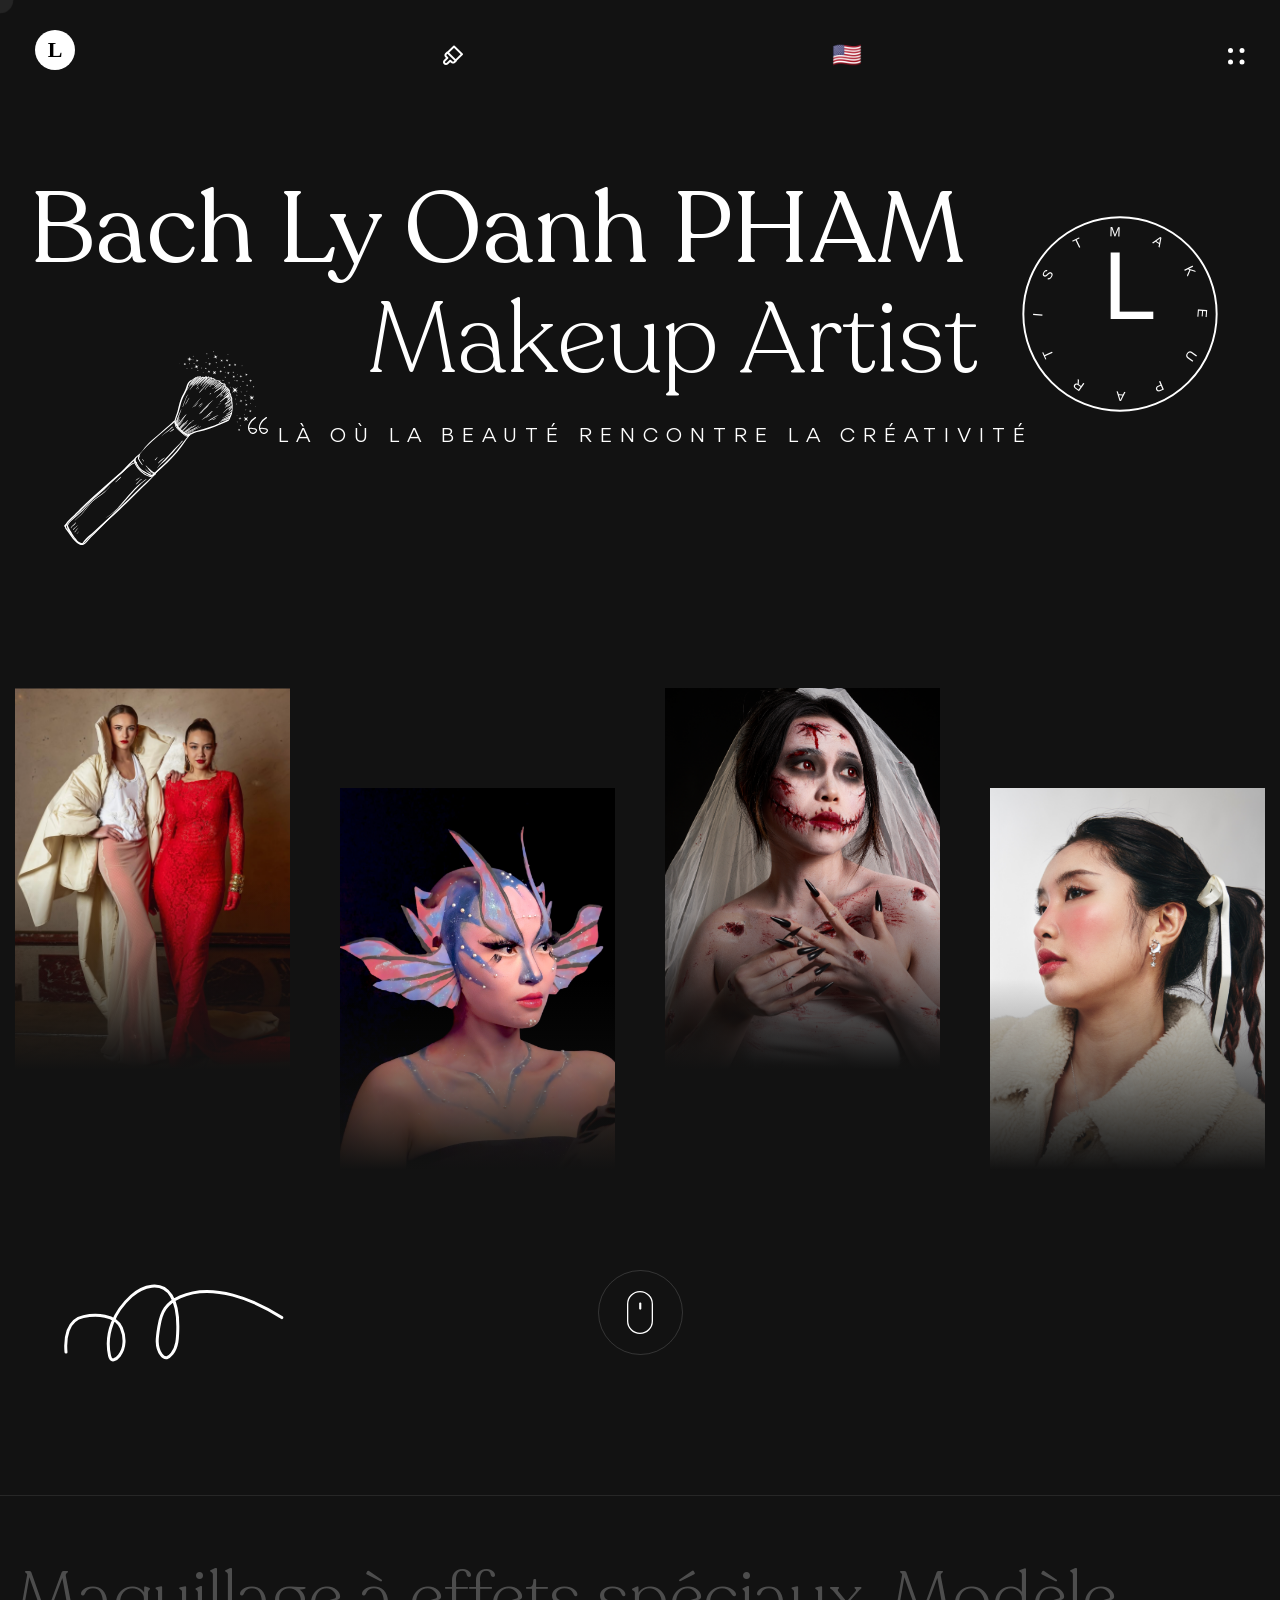
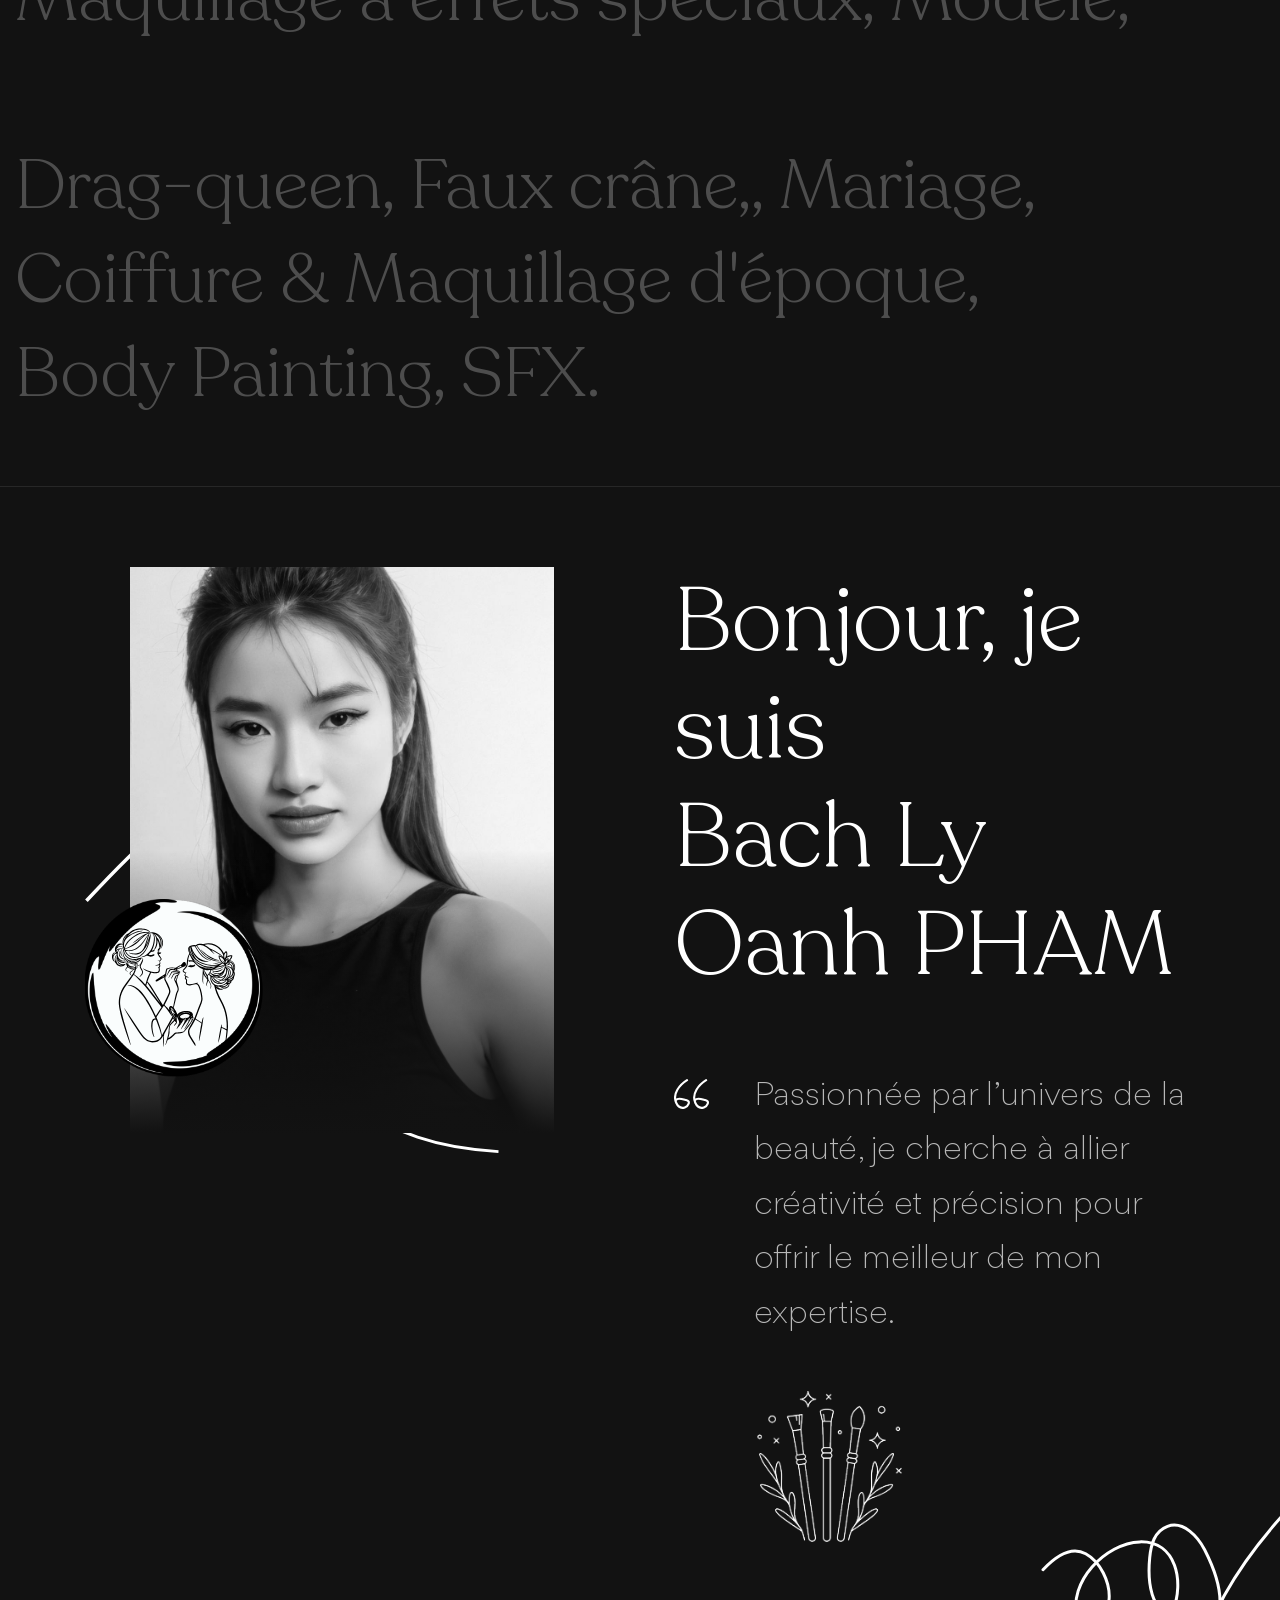
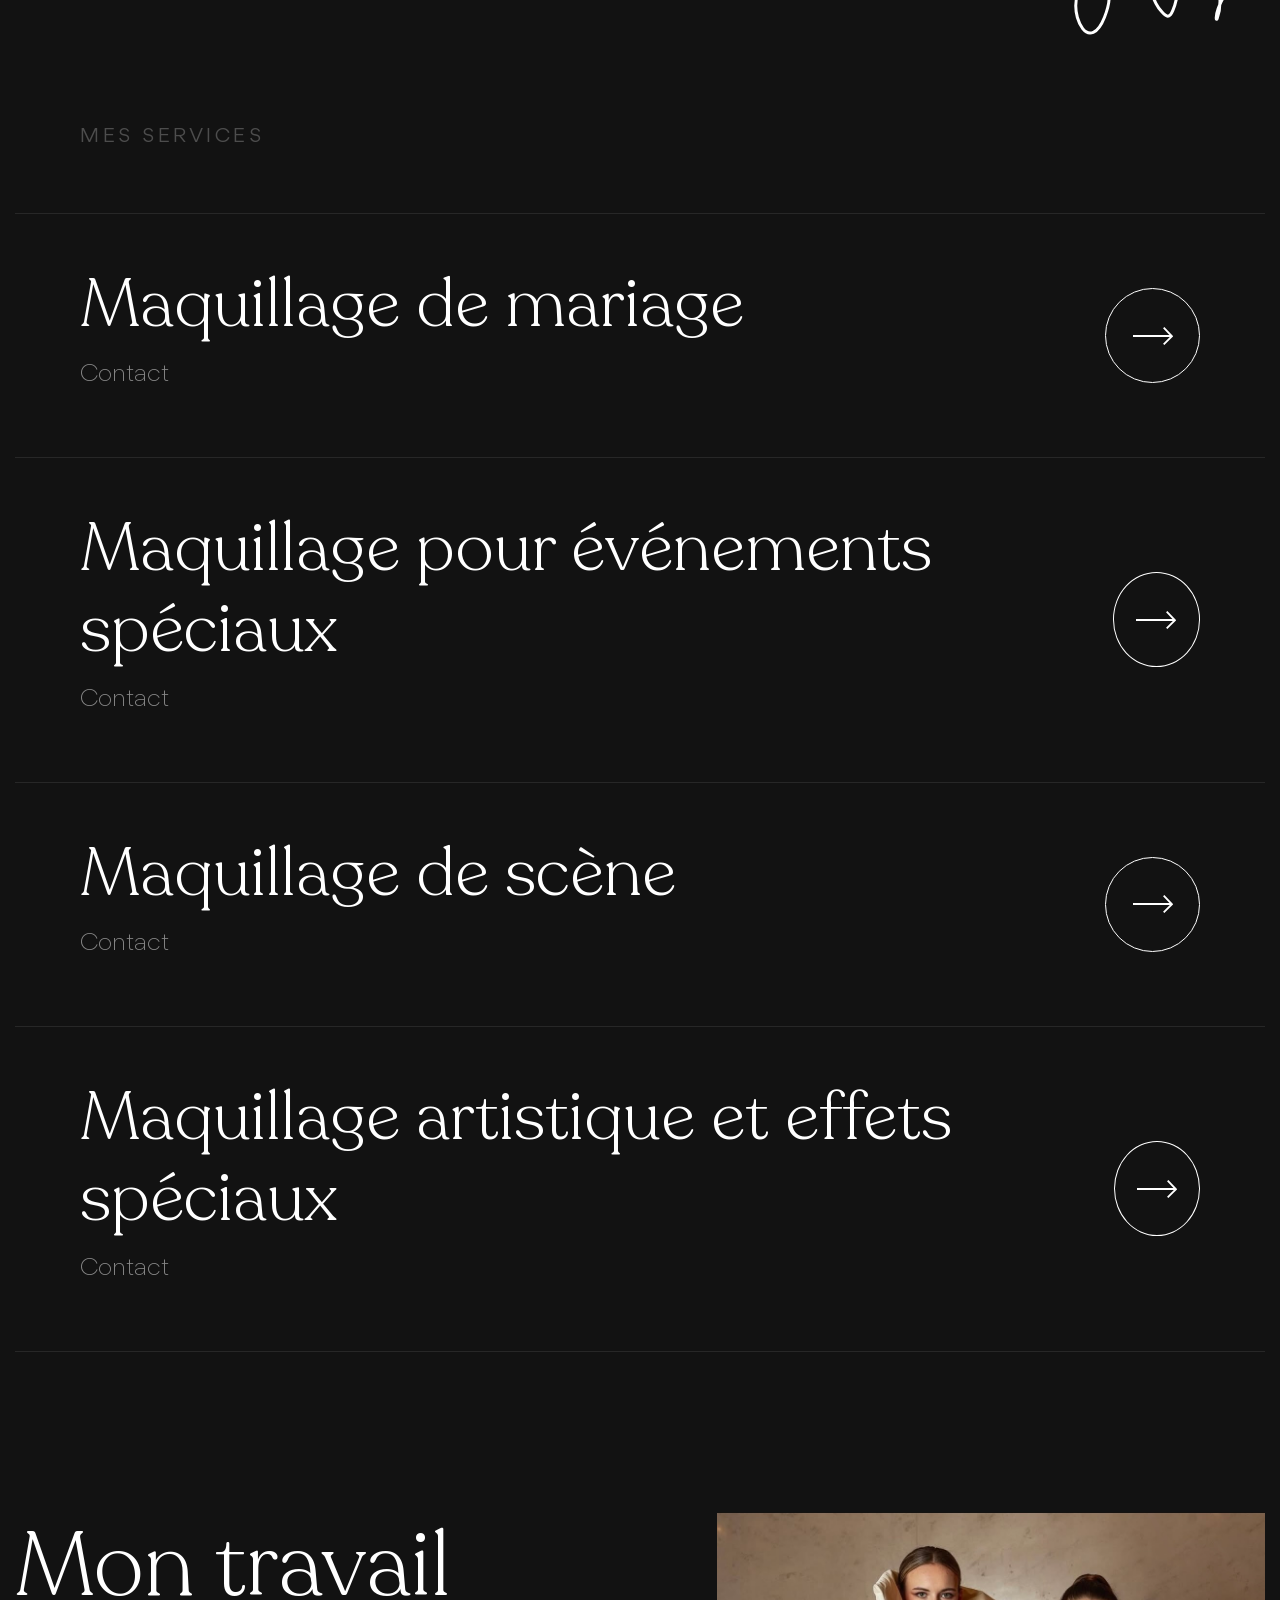
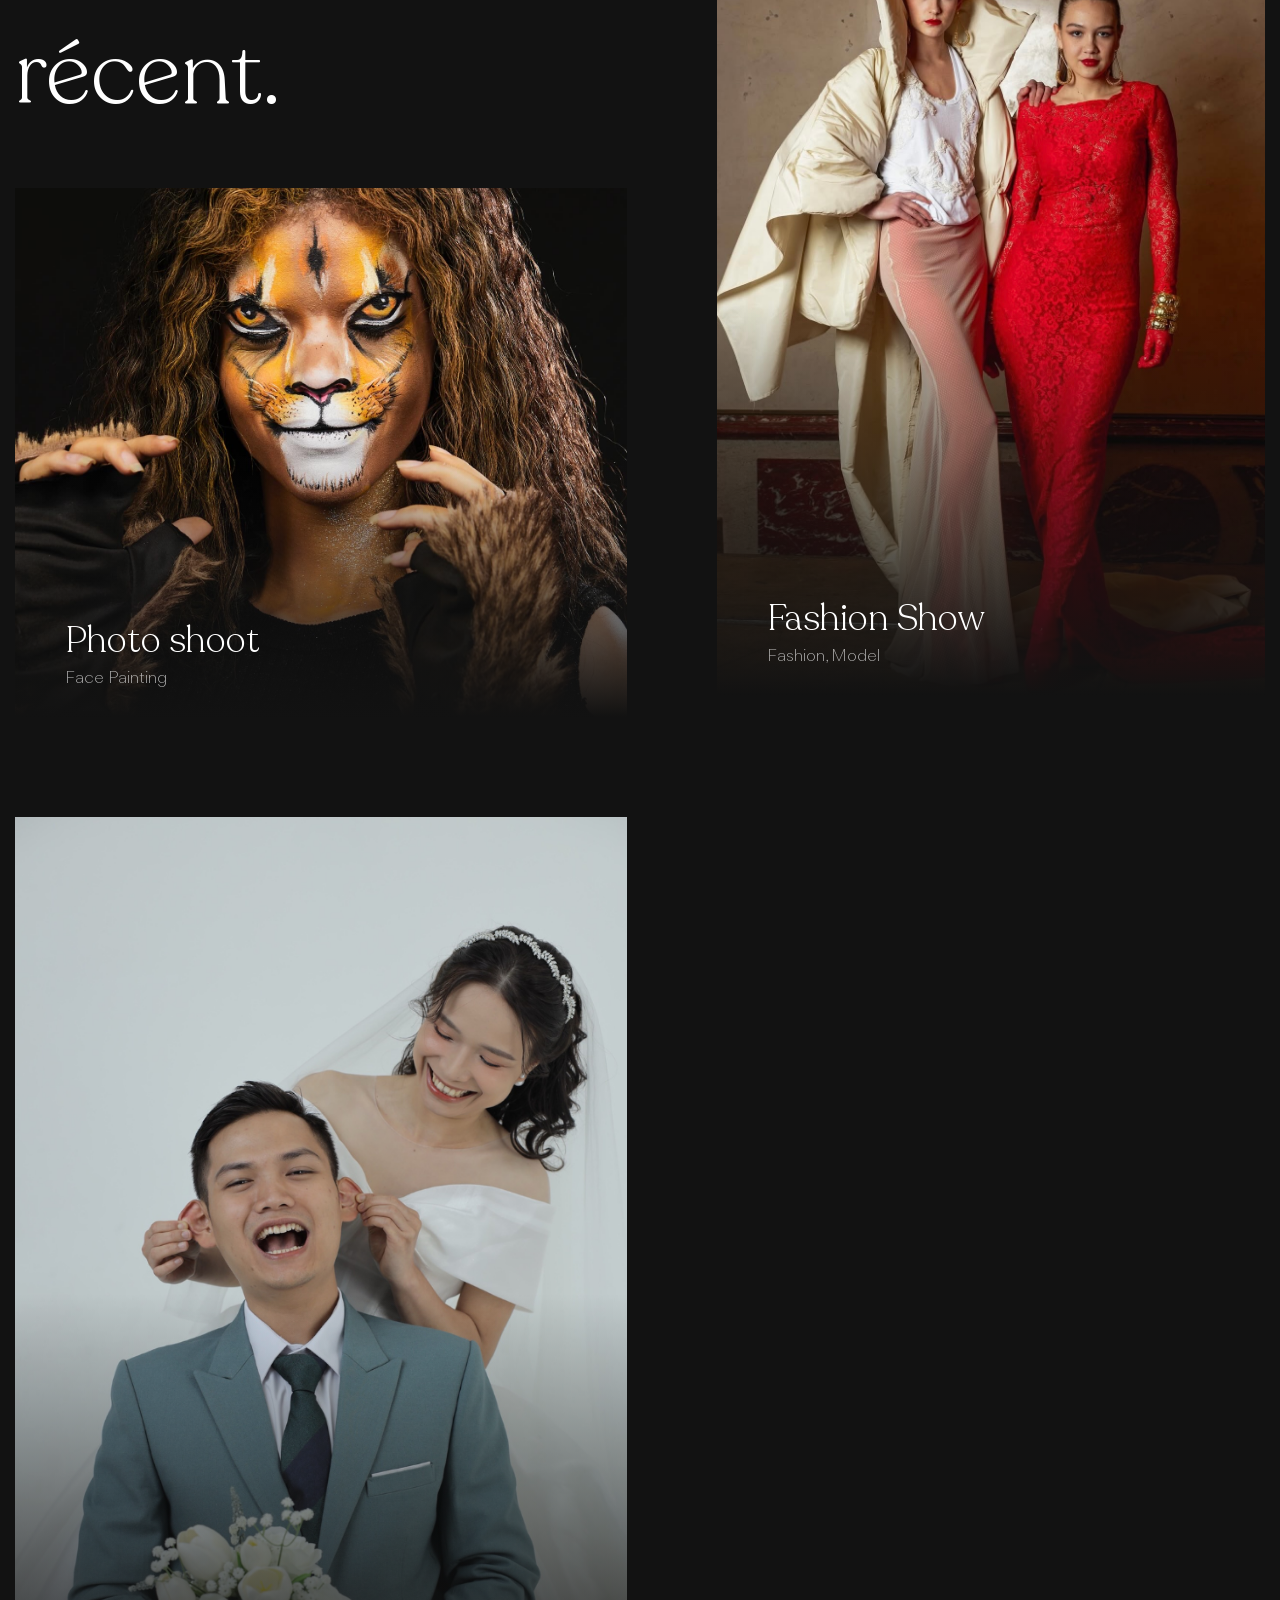
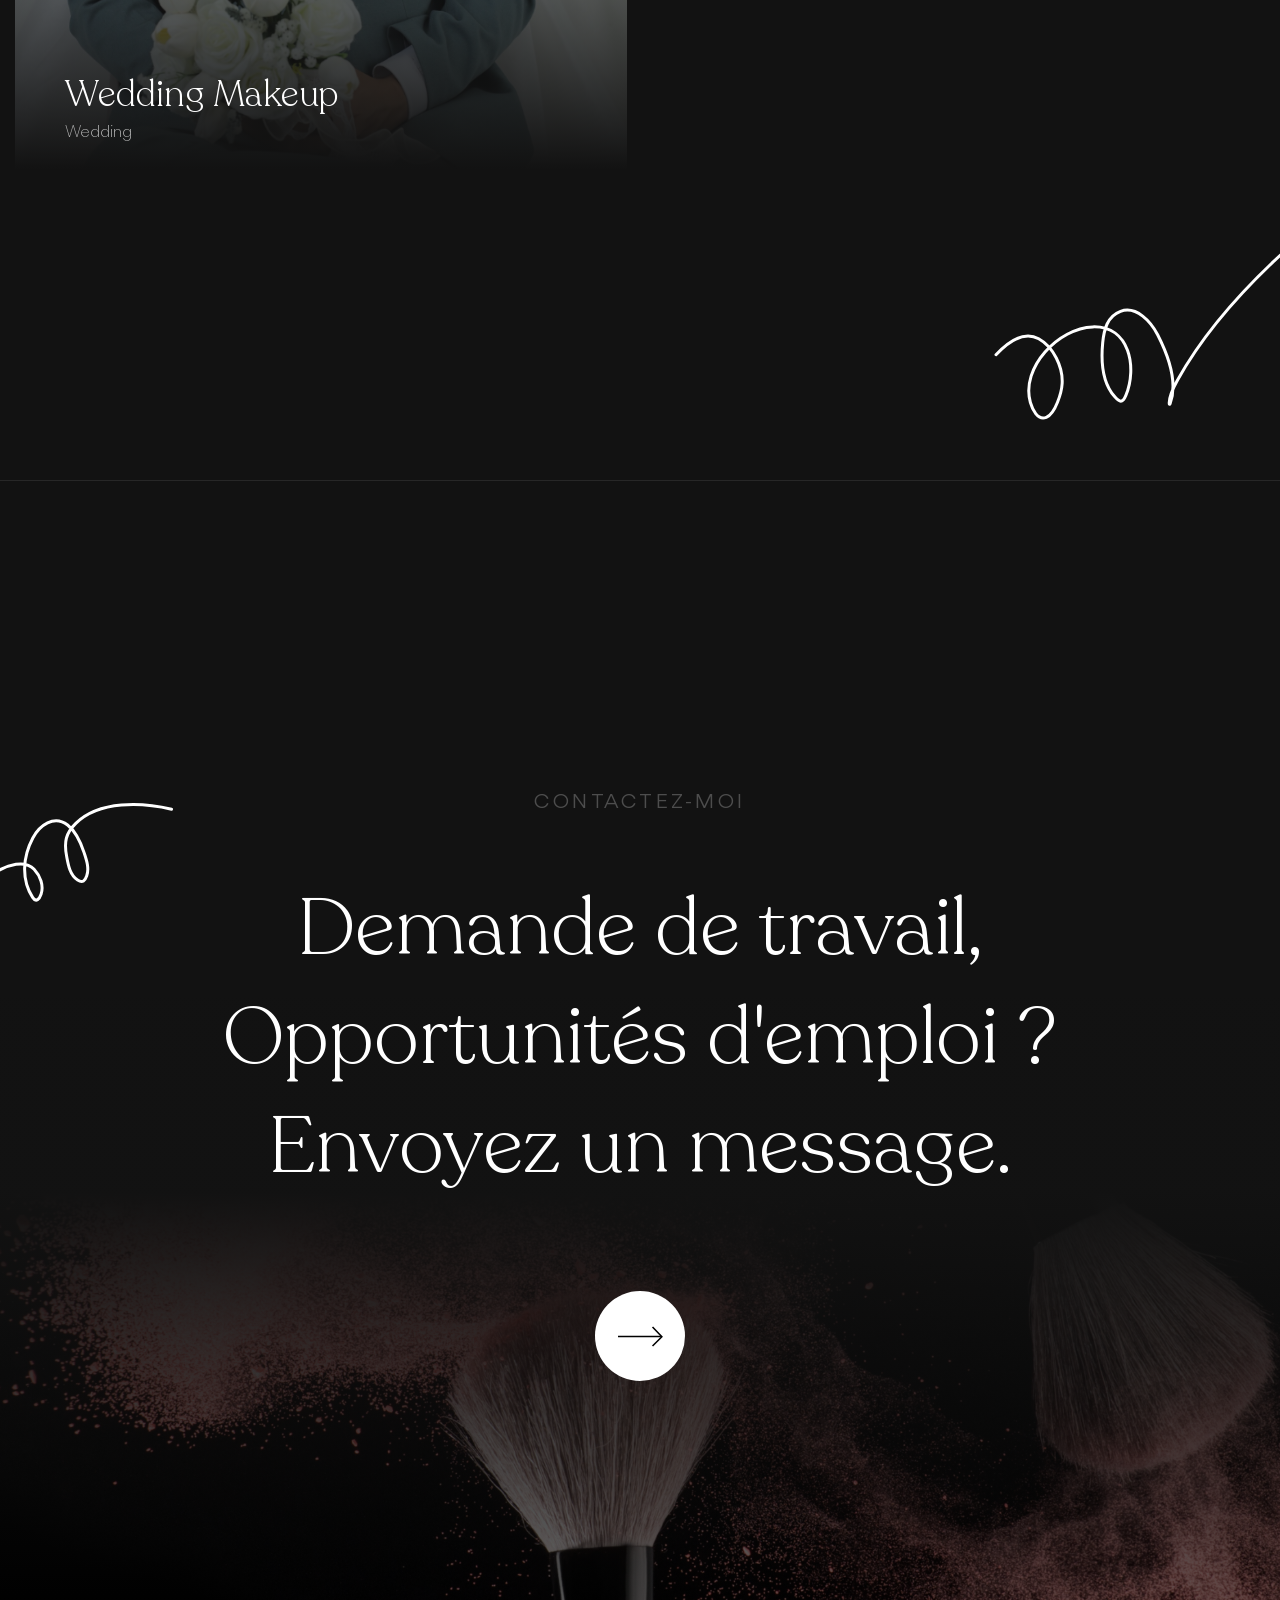
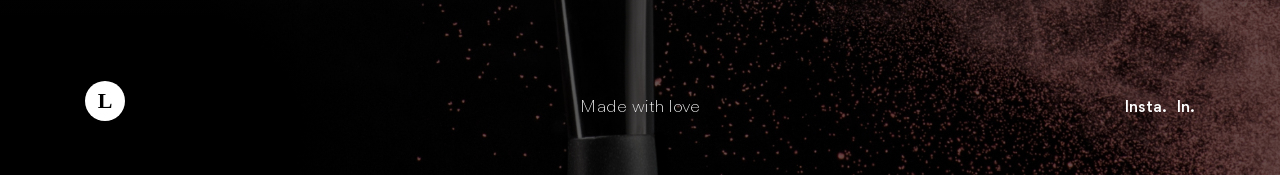
==== commit 6dcfddd6: "new Commit & Push" ====
--- a/index.html
+++ b/index.html
@@ -184,8 +184,8 @@
             <h1 class="h1 hero-title" id="site-title">Bach Ly Oanh PHAM</h1>
 
             <div class="wrapper h2">
-              <strong class="strong" data-letter-effect>Makeup Artist</strong>
-              <strong class="strong" data-letter-effect>Beauty Advisor</strong>
+              <strong class="strong" id="job-title" data-letter-effect>Makeup Artist</strong>
+              <strong class="strong" id="job-title-1" data-letter-effect>Beauty Advisor</strong>
             </div>
 
             <p class="hero-text" id="hero-text"></p>
--- a/assets/css/style.css
+++ b/assets/css/style.css
@@ -1725,9 +1725,9 @@
   .hero-banner { max-width: 290px; }
 
   .hero .shape {
-    display: block;
+    display: inline-block;
     top: 55%;
-    left: 18%;
+    left: 5%;
   }
 
 
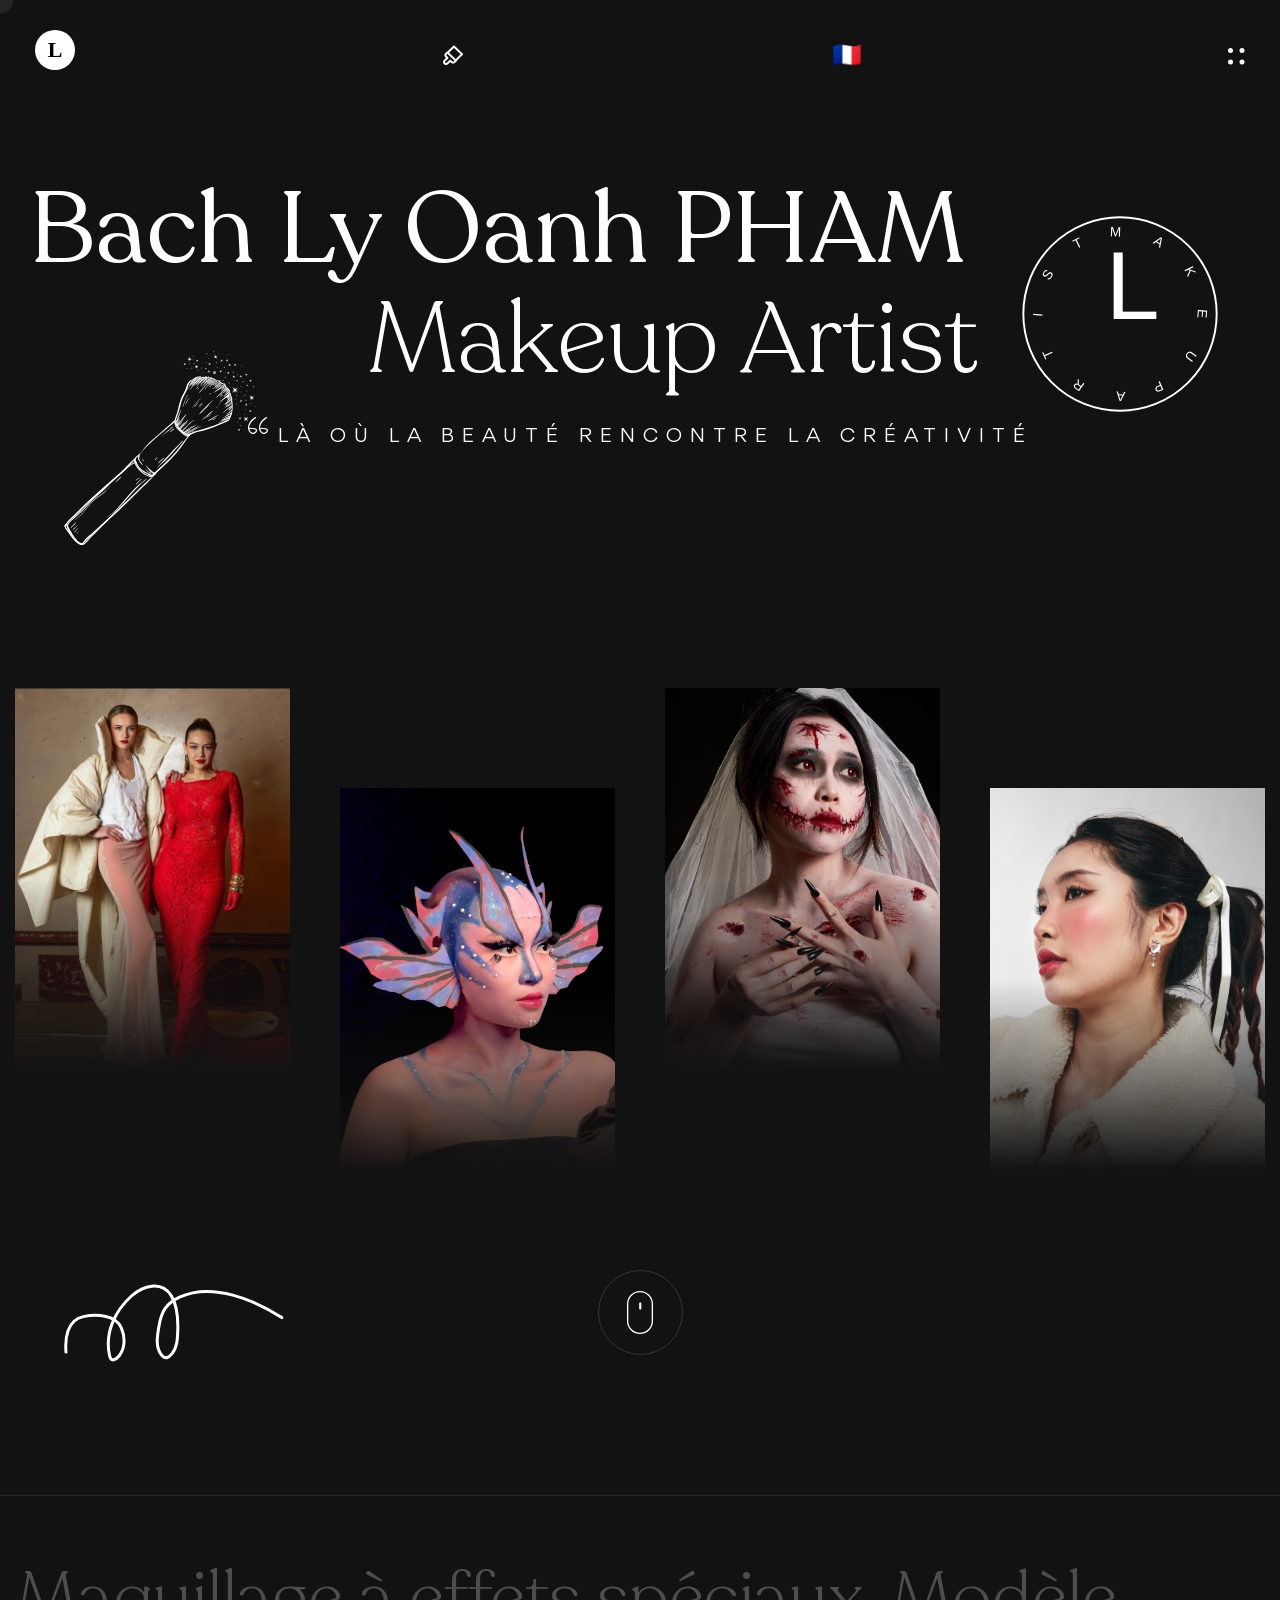
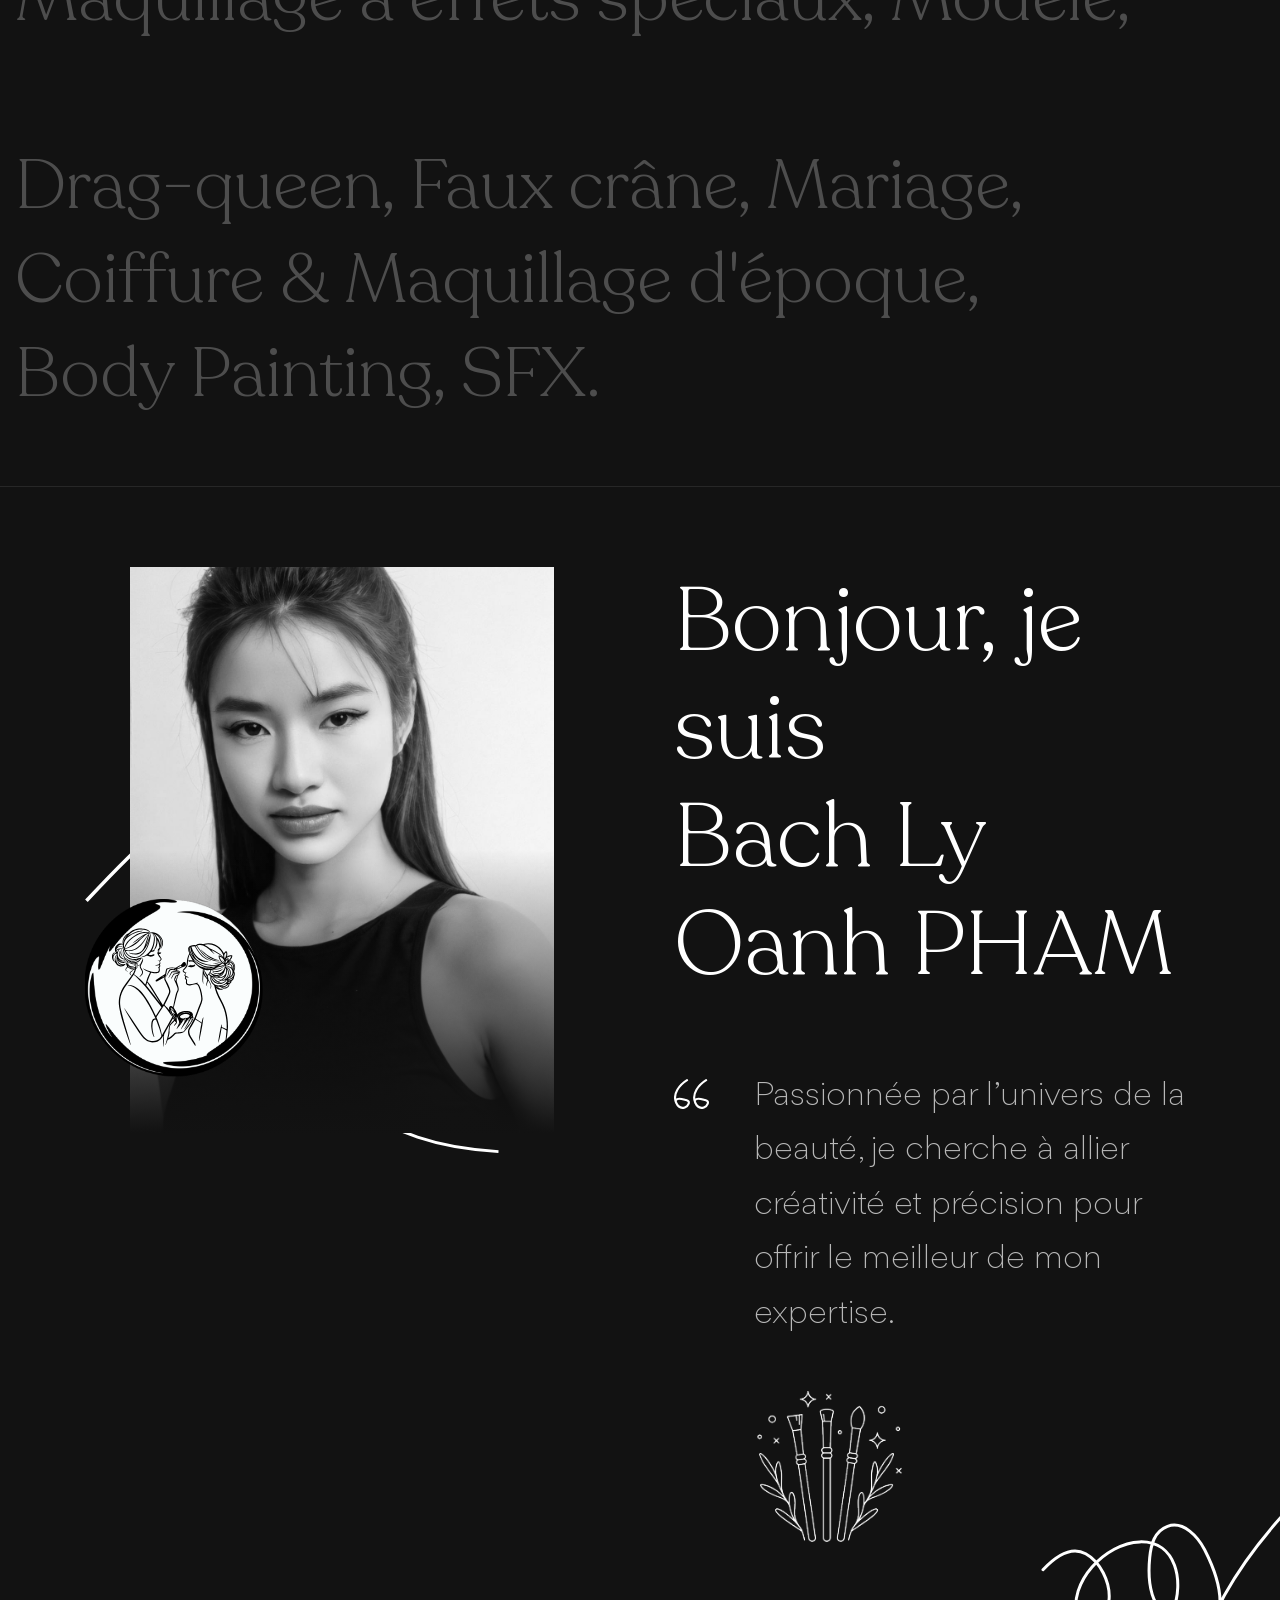
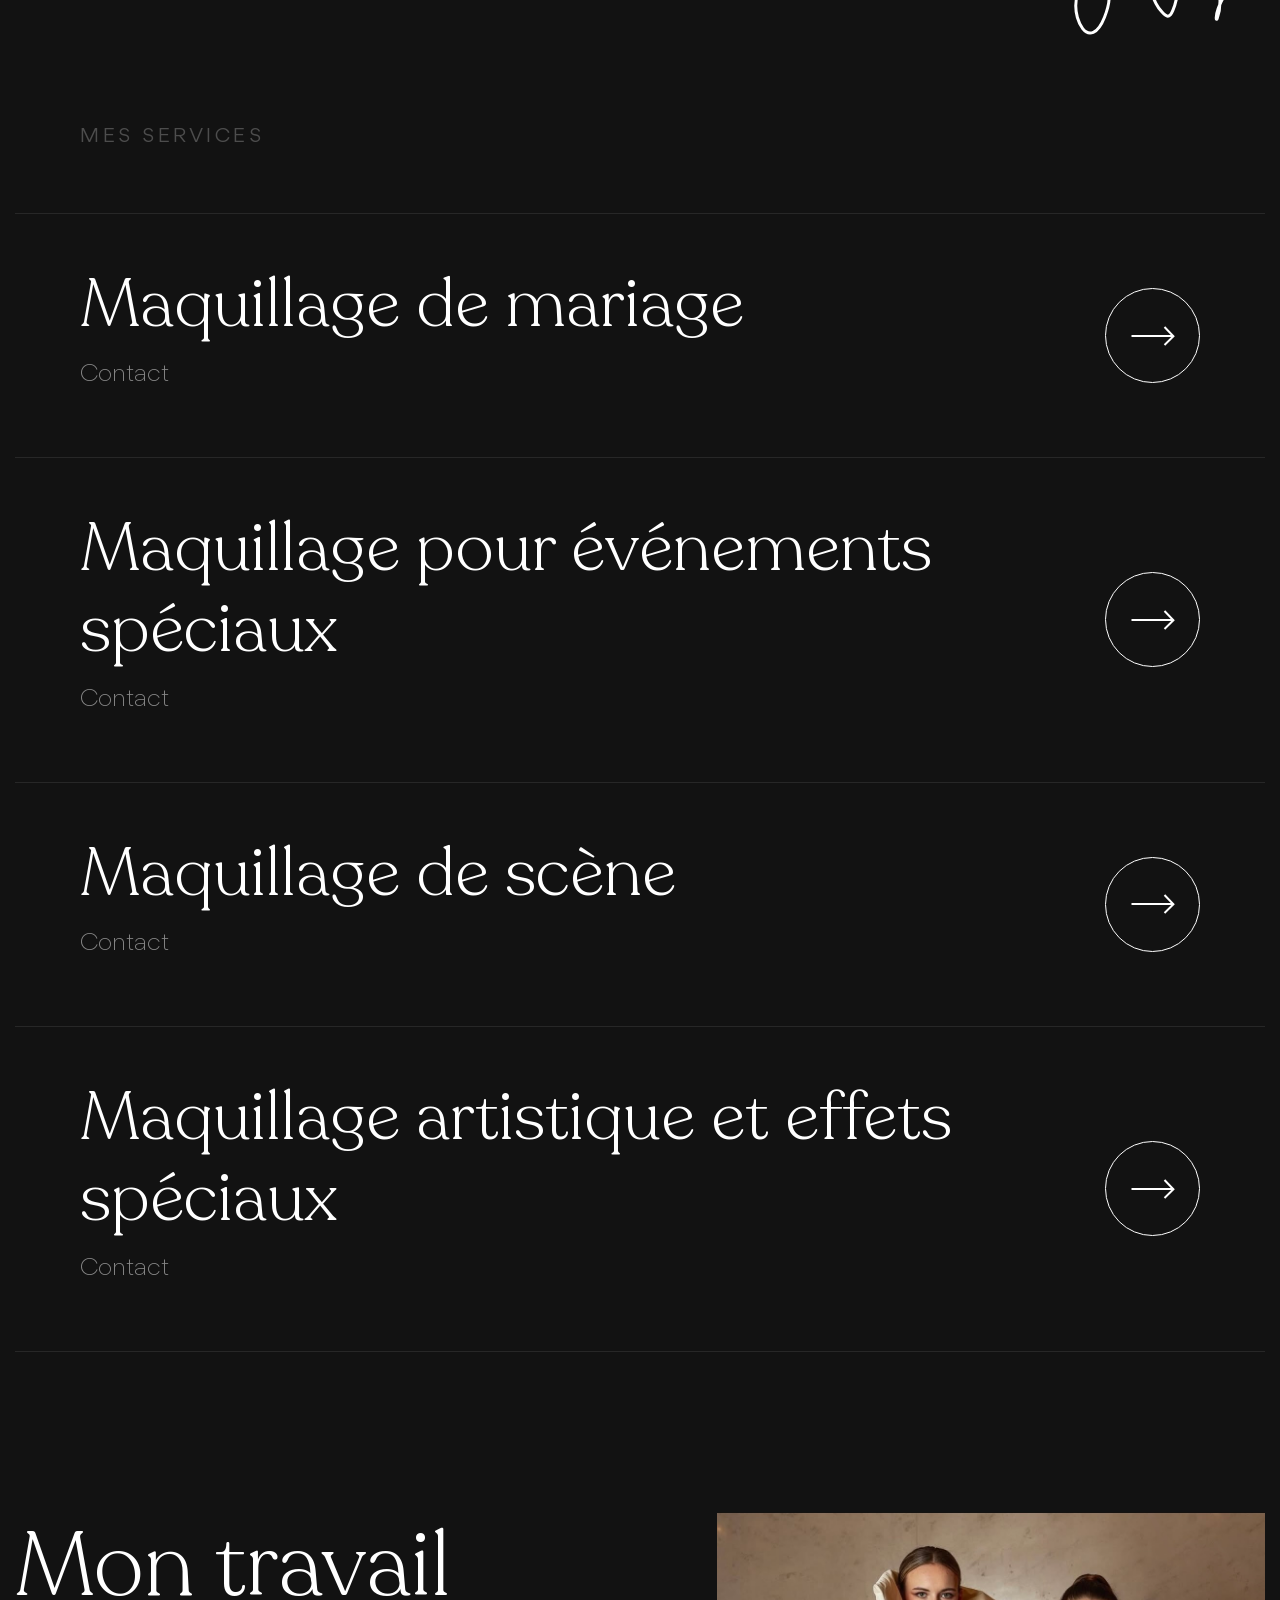
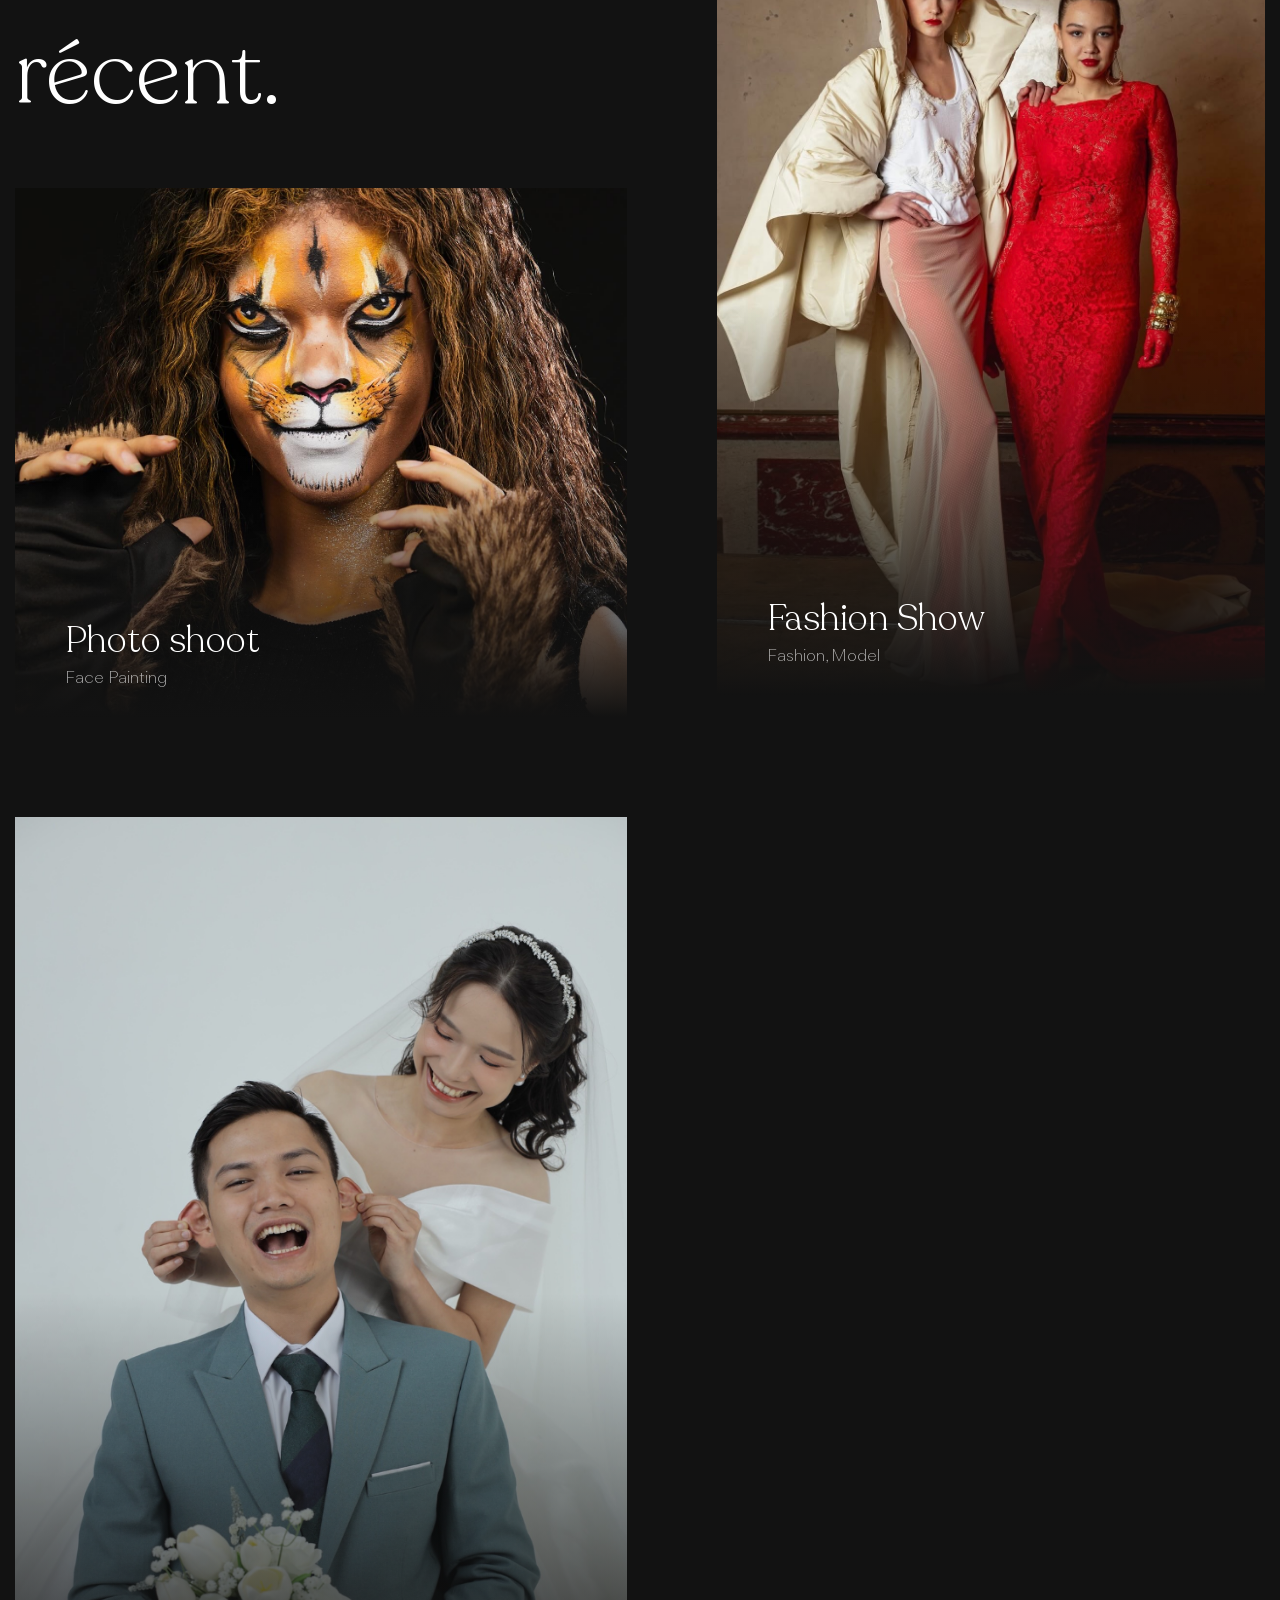
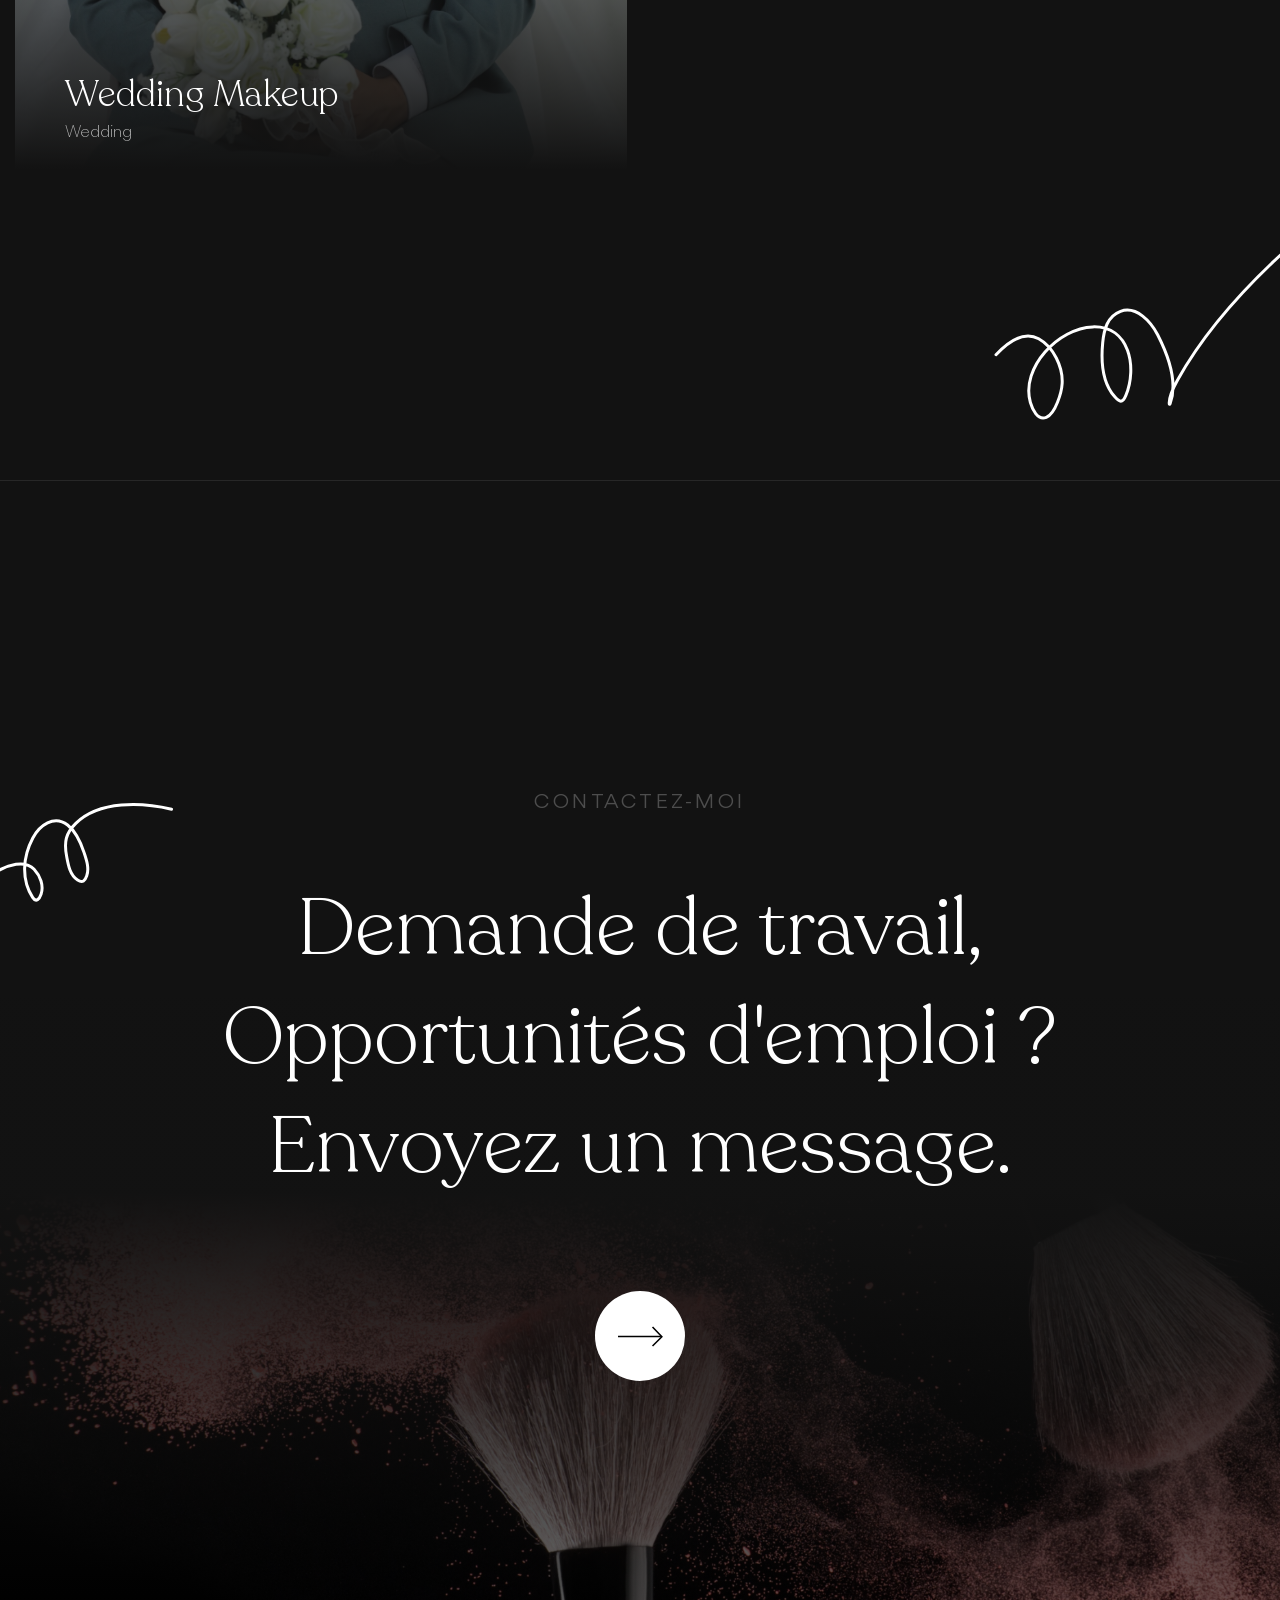
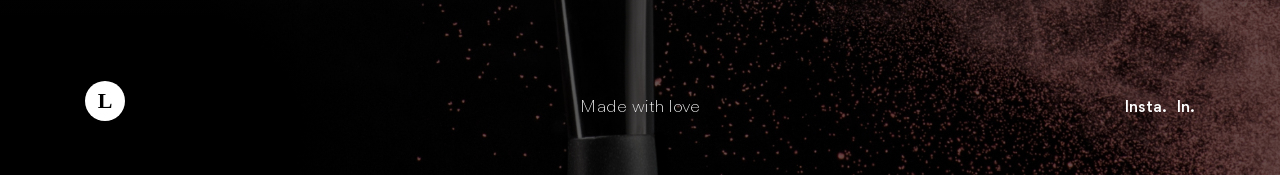
==== commit ee16ff4a: "new Commit & Push" ====
--- a/index.html
+++ b/index.html
@@ -645,7 +645,7 @@
           <figure class="about-banner" data-reveal="left">
 
             <div class="img-holder has-before" style="--width: 512; --height: 684;">
-              <img src="./assets/images/about-banner.jpg" width="512" height="684" loading="lazy" alt="Riachard Ryan"
+              <img src="./assets/images/about-banner.jpg" width="512" height="684" loading="lazy" alt=""
                 class="img-cover">
             </div>
 
@@ -694,7 +694,7 @@
                 </p>
               </div>
 
-              <a href="https://www.linkedin.com/in/lymakeup/" class="btn-icon" aria-label="See more">
+              <a href="https://www.instagram.com/lymake.art/" class="btn-icon" aria-label="See more">
                 <svg class="arrow-light" xmlns="http://www.w3.org/2000/svg" width="43" height="20" viewBox="0 0 43 20" fill="none">
                   <path d="M0 10H41" stroke="white" stroke-width="2" />
                   <path d="M33 1L41.9 10.2727L33 19" stroke="white" stroke-width="2" />
@@ -722,7 +722,7 @@
                 </p>
               </div>
 
-              <a href="https://www.linkedin.com/in/lymakeup/" class="btn-icon" aria-label="See more">
+              <a href="https://www.instagram.com/lymake.art/" class="btn-icon" aria-label="See more">
                 <svg class="arrow-light" xmlns="http://www.w3.org/2000/svg" width="43" height="20" viewBox="0 0 43 20" fill="none">
                   <path d="M0 10H41" stroke="white" stroke-width="2" />
                   <path d="M33 1L41.9 10.2727L33 19" stroke="white" stroke-width="2" />
@@ -750,7 +750,7 @@
                 </p>
               </div>
 
-              <a href="https://www.linkedin.com/in/lymakeup/" class="btn-icon" aria-label="See more">
+              <a href="https://www.instagram.com/lymake.art/" class="btn-icon" aria-label="See more">
                 <svg class="arrow-light" xmlns="http://www.w3.org/2000/svg" width="43" height="20" viewBox="0 0 43 20" fill="none">
                   <path d="M0 10H41" stroke="white" stroke-width="2" />
                   <path d="M33 1L41.9 10.2727L33 19" stroke="white" stroke-width="2" />
@@ -778,7 +778,7 @@
                 </p>
               </div>
 
-              <a href="https://www.linkedin.com/in/lymakeup/" class="btn-icon" aria-label="See more">
+              <a href="https://www.instagram.com/lymake.art/" class="btn-icon" aria-label="See more">
                 <svg class="arrow-light" xmlns="http://www.w3.org/2000/svg" width="43" height="20" viewBox="0 0 43 20" fill="none">
                   <path d="M0 10H41" stroke="white" stroke-width="2" />
                   <path d="M33 1L41.9 10.2727L33 19" stroke="white" stroke-width="2" />
--- a/assets/css/style.css
+++ b/assets/css/style.css
@@ -101,7 +101,8 @@
   --eerie-black: hsl(0, 0%, 91%);  /* Opposé de 9% => 91% */
 
   /* Couleur complémentaire de Radical Red (346 + 180 = 526, -360 = 166) */
-  --radical-red: hsl(166, 100%, 58%);
+  /*--radical-red: hsl(166, 100%, 58%);*/
+  --radical-red: hsl(346, 100%, 58%);
 
   /* Les “white_aX” deviennent des “black_aX” avec la même opacité */
   --white_a9: hsla(0, 0%, 0%, 0.09);
@@ -195,7 +196,6 @@
   background: none;
   border: none;
   font: inherit;
-  cursor: pointer;
 }
 
 ion-icon { pointer-events: none; }
@@ -560,7 +560,6 @@
 #lightMode-icon {
   margin-top: 10px;
   font-size: 2.4rem;
-  cursor: pointer;
 }
 
 .navbar-title {
@@ -613,7 +612,6 @@
   border: none;
   font-size: 2.4rem; /* Même taille que lightMode-icon */
   color: var(--white);
-  cursor: pointer;
   transition: transform 0.2s ease;
 }
 
@@ -918,7 +916,7 @@
   margin-block-end: 55px;
 }
 
-.service-card .img { display: none; }
+.service-card .img { display: block ; }
 
 .service-list > li:not(:last-child) { border-block-start: 1px solid var(--white_a9); }
 
@@ -943,7 +941,7 @@
   --hover-text-color: var(--black);
 }
 
-.service-card .btn-icon svg { width: 25px; }
+.service-card .btn-icon svg { width: 25px;}
 
 
 
@@ -1107,7 +1105,7 @@
   #CUSTOM CURSOR
 \*-----------------------------------*/
 
-.cursor { display: none; }
+.cursor { display: none;}
 
 
 
@@ -1508,7 +1506,7 @@
     opacity: 0;
     visibility: hidden;
     transition: var(--transition-1);
-    z-index: -1;
+    z-index: 10;
   }
 
   .service-card:is(:hover, :focus-within) .img {
@@ -1792,7 +1790,7 @@
     height: 95px;
   }
 
-  .service-card .btn-icon svg { width: 40px; }
+  .service-card .btn-icon svg { width: 100px; }
 
 
 
